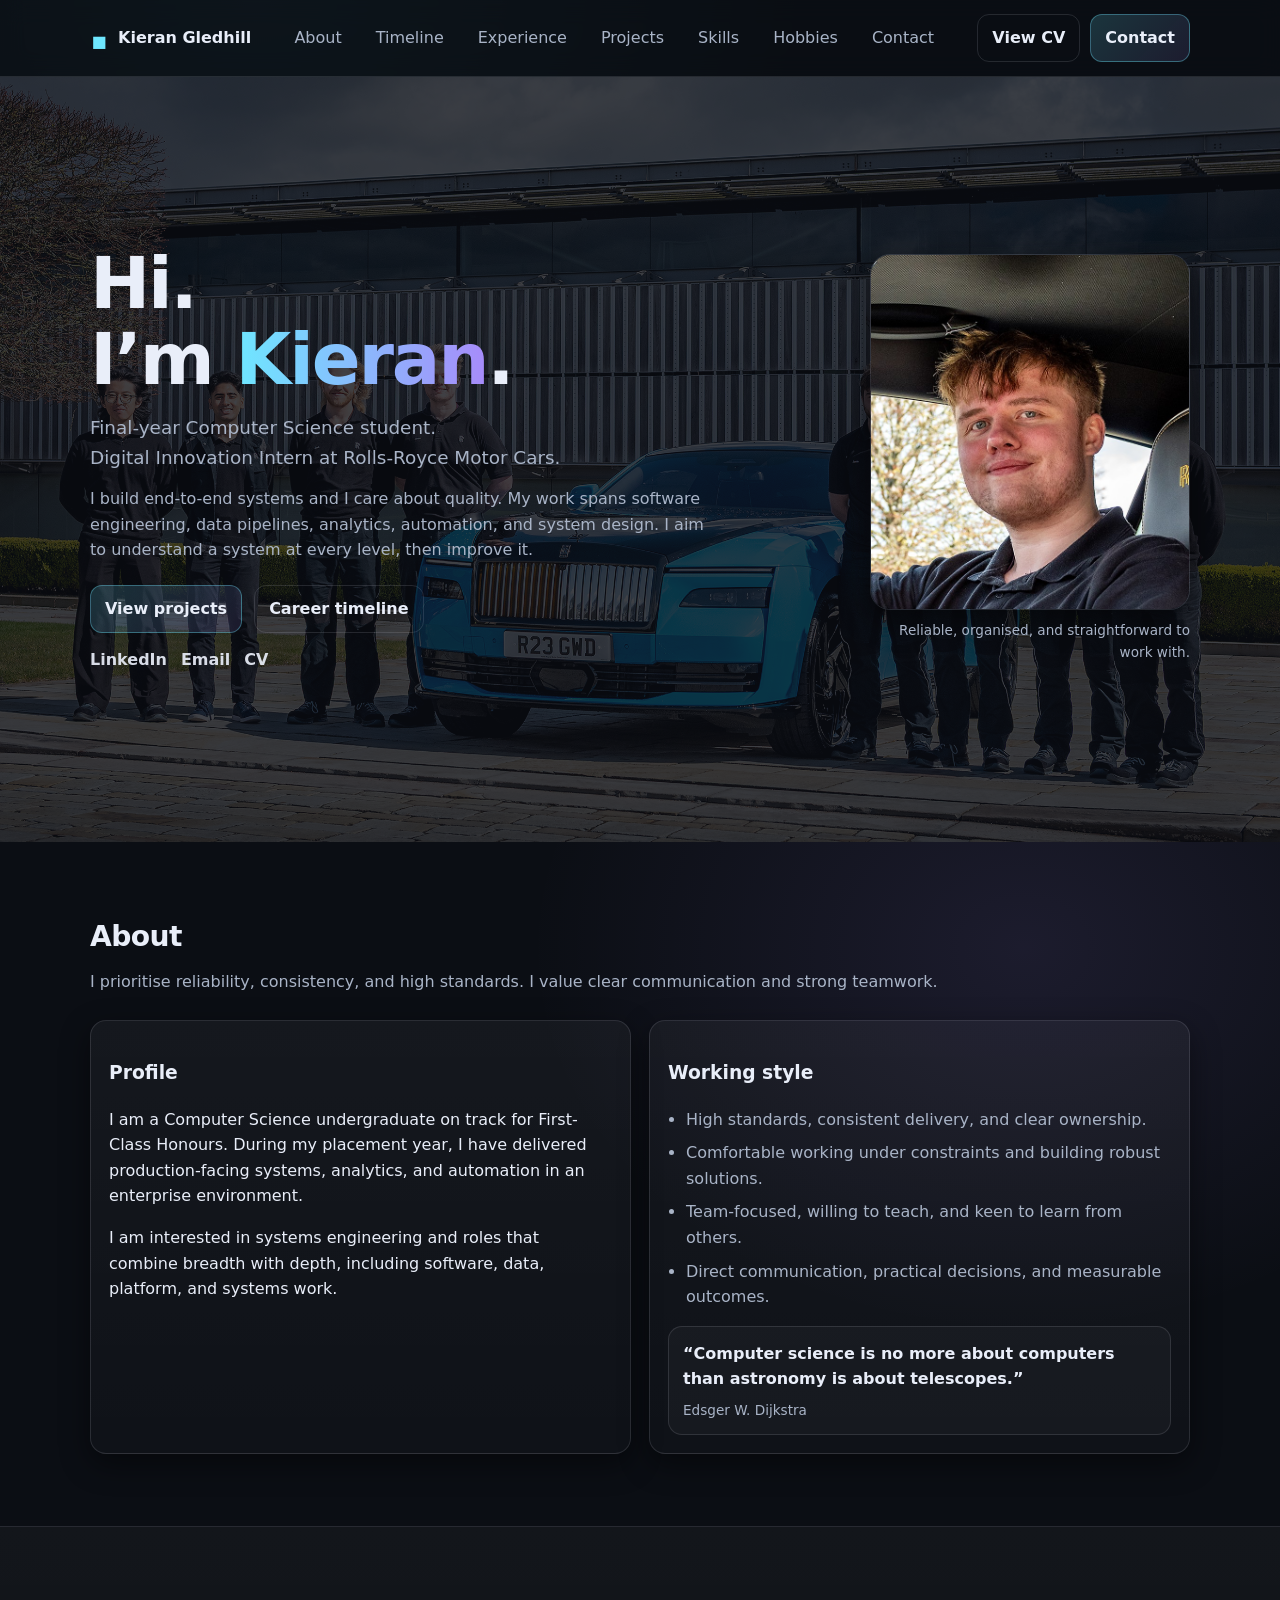
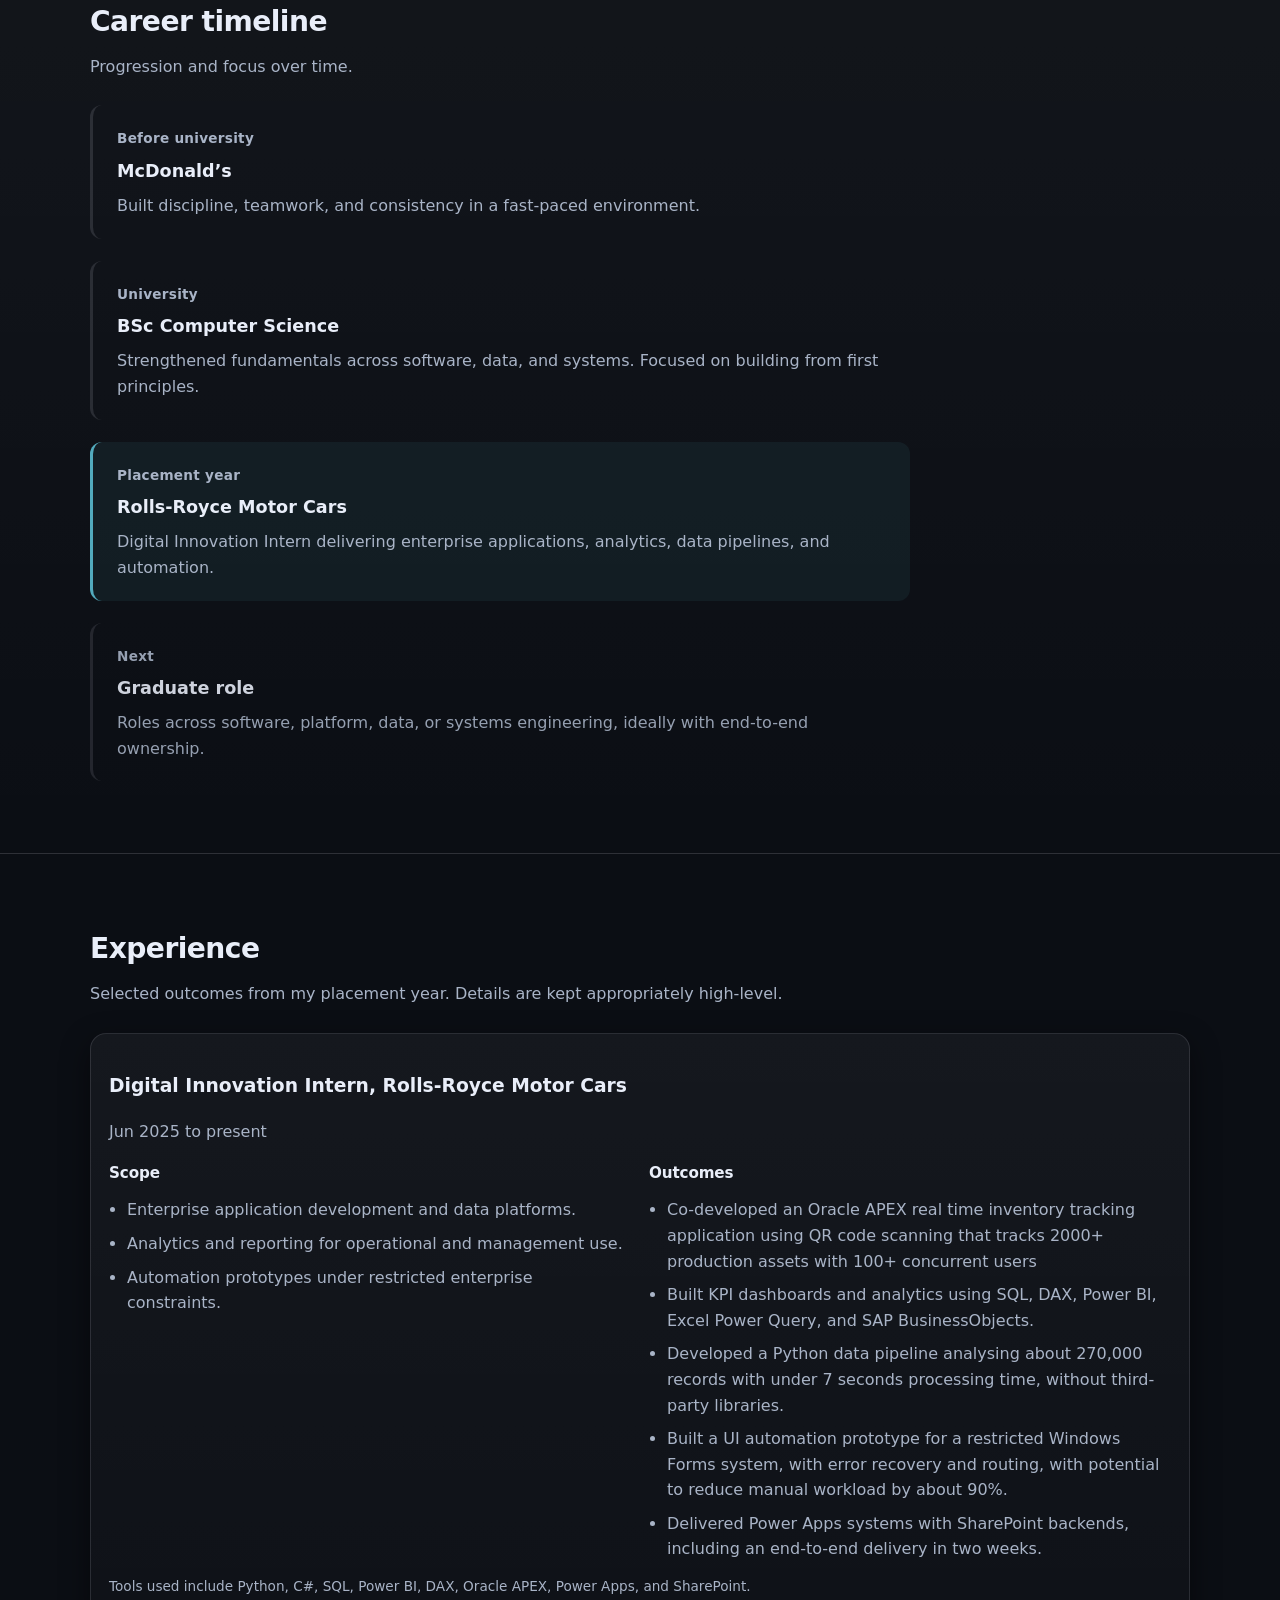
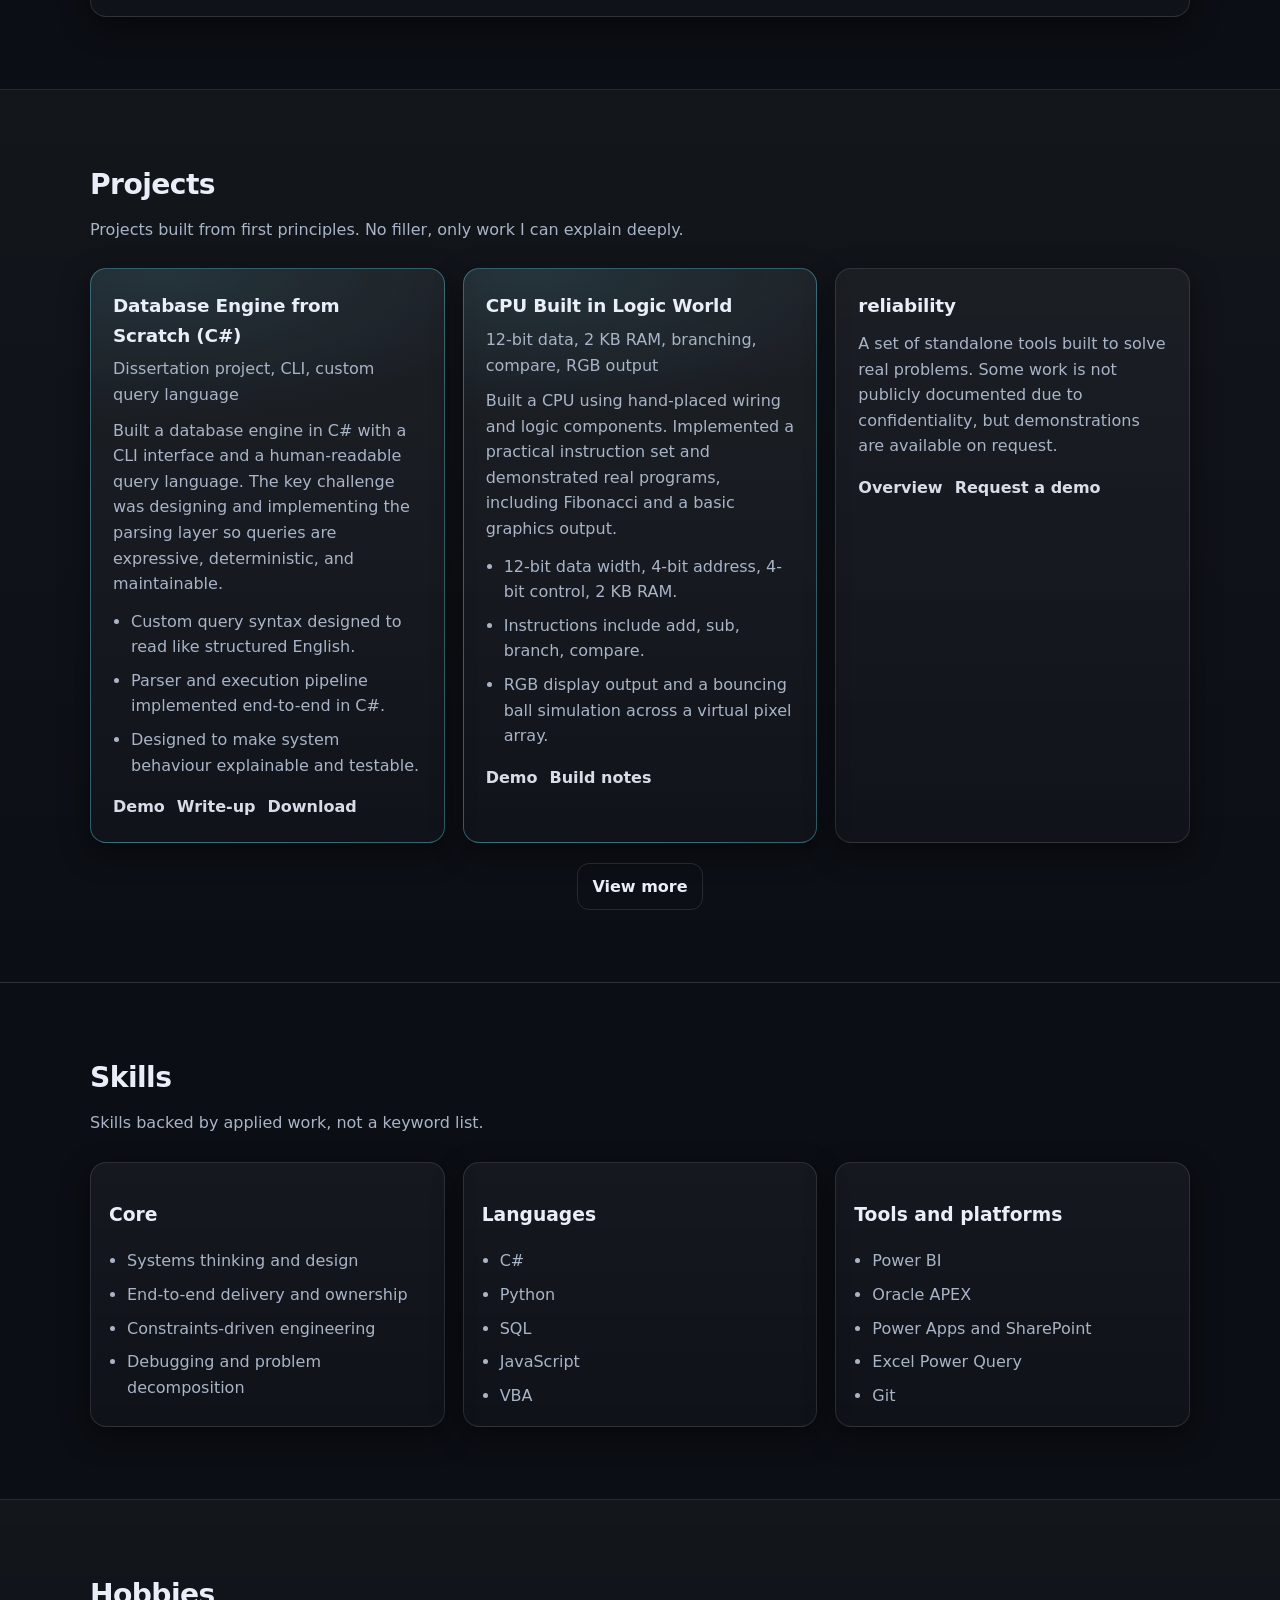
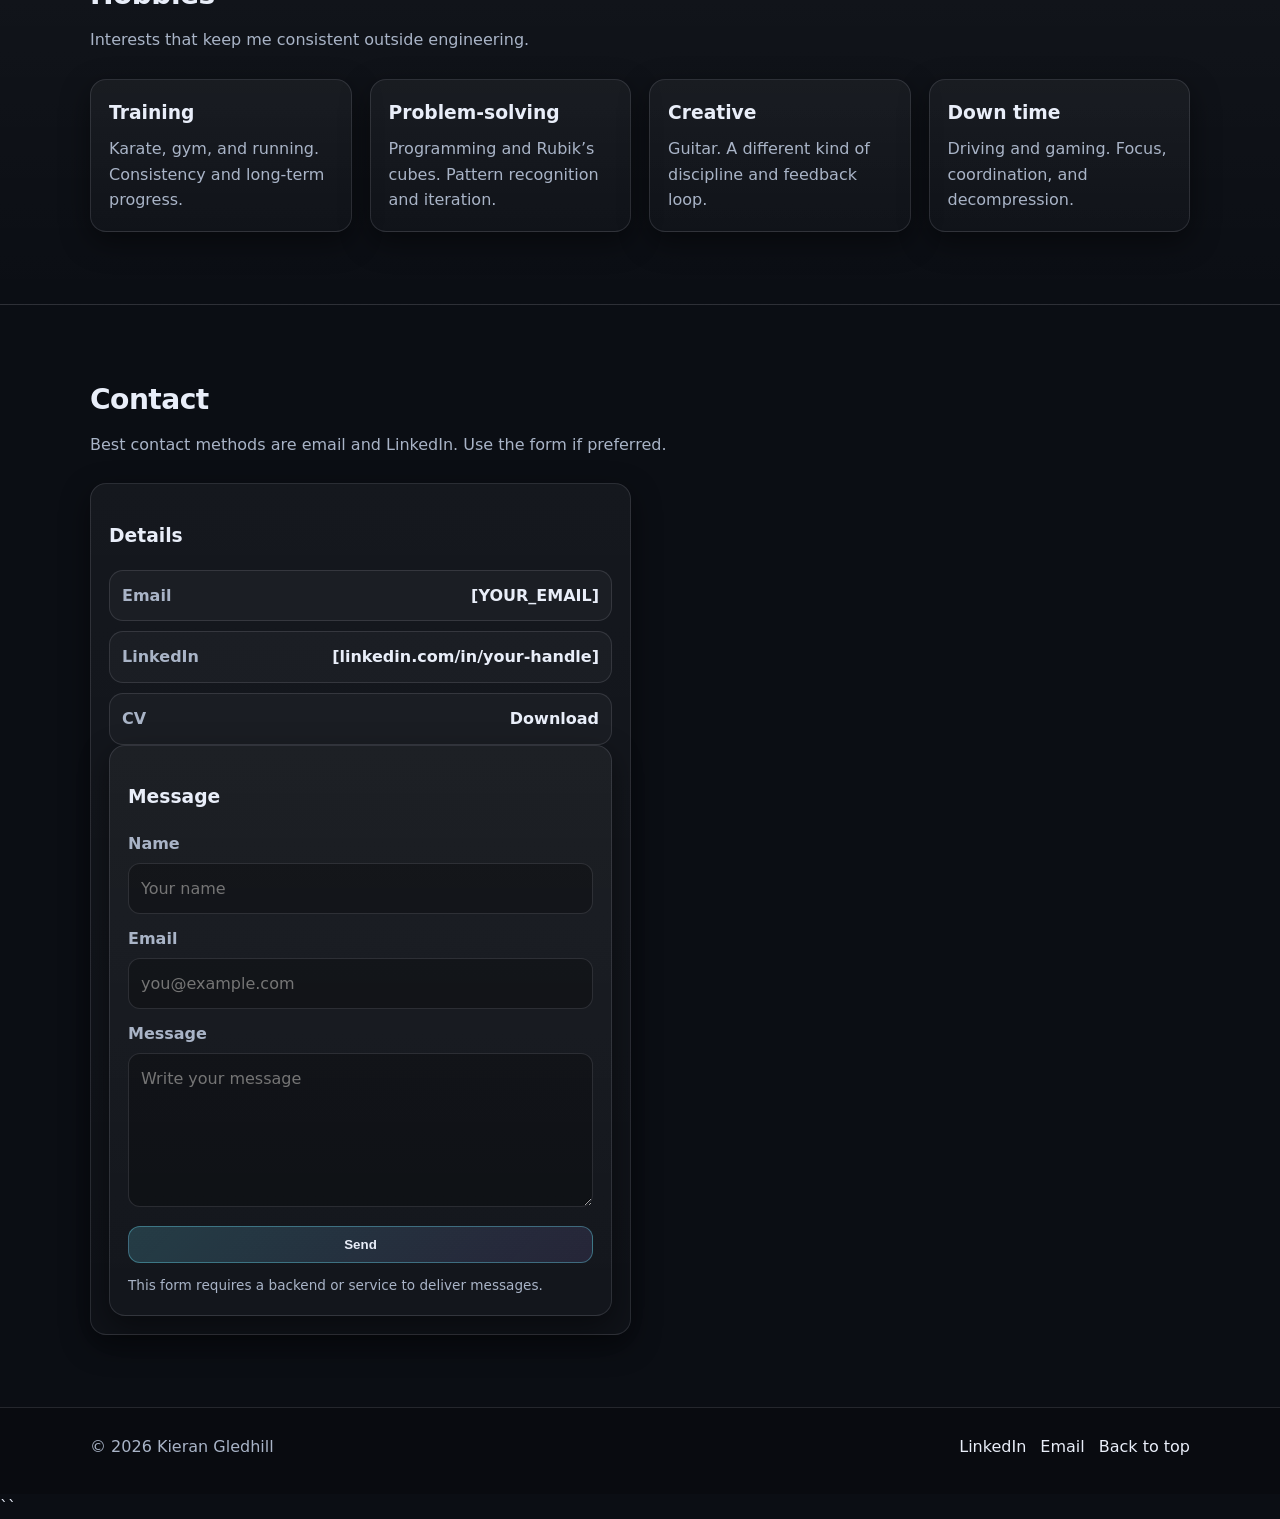
==== index.html @ 56666b4f "First Commit" ====
<!DOCTYPE html>
<html lang="en">
  <head>
    <meta charset="UTF-8" />
    <meta name="viewport" content="width=device-width, initial-scale=1.0" />
    <title>Kieran Gledhill | Portfolio</title>
    <meta
      name="description"
      content="Kieran Gledhill, Computer Science undergraduate. Digital Innovation Intern at Rolls-Royce Motor Cars. Portfolio covering systems, software, data, and engineering projects."
    />
    <link rel="stylesheet" href="styles.css" />
  </head>

  <body>
    <a class="skip-link" href="#main">Skip to content</a>

    <header class="site-header">
      <div class="container header-inner">
        <a class="brand" href="#top" aria-label="Home">
          <span class="brand-mark" aria-hidden="true">■</span>
          <span class="brand-text">Kieran Gledhill</span>
        </a>

        <nav class="nav" aria-label="Primary">
          <a href="#about">About</a>
          <a href="#timeline">Timeline</a>
          <a href="#experience">Experience</a>
          <a href="#projects">Projects</a>
          <a href="#skills">Skills</a>
          <a href="#hobbies">Hobbies</a>
          <a href="#contact">Contact</a>
        </nav>

        <div class="header-actions">
          <a class="btn btn-ghost" href="[CV_LINK]">View CV</a>
          <a class="btn" href="#contact">Contact</a>
        </div>
      </div>
    </header>

    <main id="main">
      <section id="top" class="hero hero-image" aria-label="Introduction">
        <div class="hero-overlay" aria-hidden="true"></div>

        <div class="container hero-content">
          <div class="hero-text">
            <h1 class="hero-title">
              Hi.<br />
              I’m <span class="accent">Kieran</span>.
            </h1>

            <p class="hero-subtitle">
              Final-year Computer Science student.<br />
              Digital Innovation Intern at Rolls-Royce Motor Cars.
            </p>

            <p class="hero-summary">
              I build end-to-end systems and I care about quality. My work spans software engineering, data pipelines,
              analytics, automation, and system design. I aim to understand a system at every level, then improve it.
            </p>

            <div class="hero-cta">
              <a class="btn" href="#projects">View projects</a>
              <a class="btn btn-ghost" href="#timeline">Career timeline</a>
            </div>

            <div class="hero-links" aria-label="Links">
              <a class="link" href="[LINKEDIN_URL]">LinkedIn</a>
              <a class="link" href="mailto:[YOUR_EMAIL]">Email</a>
              <a class="link" href="[CV_LINK]">CV</a>
            </div>
          </div>

          <div class="hero-photo">
            <img src="profile.jpg" alt="Portrait photo of Kieran Gledhill" />
            <p class="muted tiny hero-photo-caption">
              Reliable, organised, and straightforward to work with.
            </p>
          </div>
        </div>
      </section>

      <section id="about" class="section">
        <div class="container">
          <div class="section-head">
            <h2>About</h2>
            <p class="muted">
              I prioritise reliability, consistency, and high standards. I value clear communication and strong teamwork.
            </p>
          </div>

          <div class="grid two">
            <div class="panel">
              <h3>Profile</h3>
              <p>
                I am a Computer Science undergraduate on track for First-Class Honours. During my placement year, I have
                delivered production-facing systems, analytics, and automation in an enterprise environment.
              </p>
              <p>
                I am interested in systems engineering and roles that combine breadth with depth, including software,
                data, platform, and systems work.
              </p>
            </div>

            <div class="panel">
              <h3>Working style</h3>
              <ul class="list" role="list">
                <li>High standards, consistent delivery, and clear ownership.</li>
                <li>Comfortable working under constraints and building robust solutions.</li>
                <li>Team-focused, willing to teach, and keen to learn from others.</li>
                <li>Direct communication, practical decisions, and measurable outcomes.</li>
              </ul>

              <blockquote class="quote" cite="">
                <p>
                  “Computer science is no more about computers than astronomy is about telescopes.”
                </p>
                <footer class="muted tiny">Edsger W. Dijkstra</footer>
              </blockquote>
            </div>
          </div>
        </div>
      </section>

      <section id="timeline" class="section alt timeline-section">
        <div class="container">
          <div class="section-head">
            <h2>Career timeline</h2>
            <p class="muted">Progression and focus over time.</p>
          </div>

          <div class="timeline">
            <article class="timeline-item">
              <span class="timeline-date">Before university</span>
              <h3>McDonald’s</h3>
              <p>
                Built discipline, teamwork, and consistency in a fast-paced environment.
              </p>
            </article>

            <article class="timeline-item">
              <span class="timeline-date">University</span>
              <h3>BSc Computer Science</h3>
              <p>
                Strengthened fundamentals across software, data, and systems. Focused on building from first principles.
              </p>
            </article>

            <article class="timeline-item highlight">
              <span class="timeline-date">Placement year</span>
              <h3>Rolls-Royce Motor Cars</h3>
              <p>
                Digital Innovation Intern delivering enterprise applications, analytics, data pipelines, and automation.
              </p>
            </article>

            <article class="timeline-item future">
              <span class="timeline-date">Next</span>
              <h3>Graduate role</h3>
              <p>
                Roles across software, platform, data, or systems engineering, ideally with end-to-end ownership.
              </p>
            </article>
          </div>
        </div>
      </section>

      <section id="experience" class="section">
        <div class="container">
          <div class="section-head">
            <h2>Experience</h2>
            <p class="muted">
              Selected outcomes from my placement year. Details are kept appropriately high-level.
            </p>
          </div>

          <div class="panel">
            <h3>Digital Innovation Intern, Rolls-Royce Motor Cars</h3>
            <p class="muted">Jun 2025 to present</p>

            <div class="grid two compact">
              <div>
                <h4 class="mini-head">Scope</h4>
                <ul class="bullets" role="list">
                  <li>Enterprise application development and data platforms.</li>
                  <li>Analytics and reporting for operational and management use.</li>
                  <li>Automation prototypes under restricted enterprise constraints.</li>
                </ul>
              </div>

              <div>
                <h4 class="mini-head">Outcomes</h4>
                <ul class="bullets" role="list">
                  <li>
                    Co-developed an Oracle APEX real time inventory tracking application using QR code scanning that tracks 2000+ production assets with 100+ concurrent users
                  </li>
                  <li>
                    Built KPI dashboards and analytics using SQL, DAX, Power BI, Excel Power Query, and SAP BusinessObjects.
                  </li>
                  <li>
                    Developed a Python data pipeline analysing about 270,000 records with under 7 seconds processing time, without third-party libraries. 
                  </li>
                  <li>
                    Built a UI automation prototype for a restricted Windows Forms system, with error recovery and routing, with potential to reduce manual workload by about 90%. 
                  </li>
                  <li>
                    Delivered Power Apps systems with SharePoint backends, including an end-to-end delivery in two weeks.
                </ul>
              </div>
            </div>

            <div class="note">
              <p class="muted tiny">
                Tools used include Python, C#, SQL, Power BI, DAX, Oracle APEX, Power Apps, and SharePoint. 
              </p>
            </div>
          </div>
        </div>
      </section>

      <section id="projects" class="section alt">
        <div class="container">
          <div class="section-head">
            <h2>Projects</h2>
            <p class="muted">
              Projects built from first principles. No filler, only work I can explain deeply.
            </p>
          </div>

          <div class="projects-grid">
            <article class="project-card project-featured">
              <div class="project-top">
                <h3>Database Engine from Scratch (C#)</h3>
                <p class="muted">Dissertation project, CLI, custom query language</p>
              </div>

              <p>
                Built a database engine in C# with a CLI interface and a human-readable query language. The key challenge
                was designing and implementing the parsing layer so queries are expressive, deterministic, and
                maintainable.
              </p>

              <ul class="project-points" role="list">
                <li>Custom query syntax designed to read like structured English.</li>
                <li>Parser and execution pipeline implemented end-to-end in C#.</li>
                <li>Designed to make system behaviour explainable and testable.</li>
              </ul>

              <div class="project-links">
                <a class="link" href="[DB_VIDEO_LINK]">Demo</a>
                <a class="link" href="[DB_WRITEUP_LINK]">Write-up</a>
                <a class="link" href="[DB_EXE_LINK]">Download</a>
              </div>
            </article>

            <article class="project-card project-featured">
              <div class="project-top">
                <h3>CPU Built in Logic World</h3>
                <p class="muted">12-bit data, 2 KB RAM, branching, compare, RGB output</p>
              </div>

              <p>
                Built a CPU using hand-placed wiring and logic components. Implemented a practical instruction set and
                demonstrated real programs, including Fibonacci and a basic graphics output.
              </p>

              <ul class="project-points" role="list">
                <li>12-bit data width, 4-bit address, 4-bit control, 2 KB RAM.</li>
                <li>Instructions include add, sub, branch, compare.</li>
                <li>RGB display output and a bouncing ball simulation across a virtual pixel array.</li>
              </ul>

              <div class="project-links">
                <a class="link" href="[CPU_VIDEO_LINK]">Demo</a>
                <a class="link" href="[CPU_WRITEUP_LINK]">Build notes</a>
              </div>
            </article>

            <article class="project-card">
              <div class="project-top">
                <h3>reliability</h3>
              </div>

              <p>
                A set of standalone tools built to solve real problems. Some work is not publicly documented due to
                confidentiality, but demonstrations are available on request.
              </p>

              <div class="project-links">
                <a class="link" href="[TOOLS_OVERVIEW_LINK]">Overview</a>
                <a class="link" href="#contact">Request a demo</a>
              </div>
            </article>
          </div>

          <div class="section-foot">
            <a class="btn btn-ghost" href="[MORE_PROJECTS_LINK]">View more</a>
          </div>
        </div>
      </section>

      <section id="skills" class="section">
        <div class="container">
          <div class="section-head">
            <h2>Skills</h2>
            <p class="muted">Skills backed by applied work, not a keyword list.</p>
          </div>

          <div class="grid three">
            <div class="panel">
              <h3>Core</h3>
              <ul class="list" role="list">
                <li>Systems thinking and design</li>
                <li>End-to-end delivery and ownership</li>
                <li>Constraints-driven engineering</li>
                <li>Debugging and problem decomposition</li>
              </ul>
            </div>

            <div class="panel">
              <h3>Languages</h3>
              <ul class="list" role="list">
                <li>C#</li>
                <li>Python</li>
                <li>SQL</li>
                <li>JavaScript</li>
                <li>VBA</li>
              </ul>
            </div>

            <div class="panel">
              <h3>Tools and platforms</h3>
              <ul class="list" role="list">
                <li>Power BI</li>
                <li>Oracle APEX</li>
                <li>Power Apps and SharePoint </li>
                <li>Excel Power Query</li>
                <li>Git</li>
              </ul>
            </div>
          </div>
        </div>
      </section>

      <section id="hobbies" class="section alt">
        <div class="container">
          <div class="section-head">
            <h2>Hobbies</h2>
            <p class="muted">Interests that keep me consistent outside engineering.</p>
          </div>

          <div class="hobbies-grid">
            <div class="hobby-card">
              <h3>Training</h3>
              <p class="muted">Karate, gym, and running. Consistency and long-term progress.</p>
            </div>

            <div class="hobby-card">
              <h3>Problem-solving</h3>
              <p class="muted">Programming and Rubik’s cubes. Pattern recognition and iteration.</p>
            </div>

            <div class="hobby-card">
              <h3>Creative</h3>
              <p class="muted">Guitar. A different kind of discipline and feedback loop.</p>
            </div>

            <div class="hobby-card">
              <h3>Down time</h3>
              <p class="muted">Driving and gaming. Focus, coordination, and decompression.</p>
            </div>
          </div>
        </div>
      </section>

      <section id="contact" class="section">
        <div class="container">
          <div class="section-head">
            <h2>Contact</h2>
            <p class="muted">
              Best contact methods are email and LinkedIn. Use the form if preferred.
            </p>
          </div>

          <div class="grid two">
            <div class="panel">
              <h3>Details</h3>

              <div class="contact-list">
                <a class="contact-item" href="mailto:[YOUR_EMAIL]">
                  <span class="contact-label">Email</span>
                  <span class="contact-value">[YOUR_EMAIL]</span>
                </a>

                <a class="contact-item" href="[LINKEDIN_URL]">
                  <span class="contact-label">LinkedIn</span>
                  <span class="contact-value">[linkedin.com/in/your-handle]</span>
                </a>

                <a class="contact-item" href="[CV_LINK]">
                  <span class="contact-label">CV</span>
                  <span class="contact-value">Download</span>
                </a>
              </div>

            <div class="panel">
              <h3>Message</h3>

              <form class="form" action="#" method="post">
                <label>
                  <span class="label">Name</span>
                  <input type="text" name="name" placeholder="Your name" />
                </label>

                <label>
                  <span class="label">Email</span>
                  <input type="email" name="email" placeholder="you@example.com" />
                </label>

                <label>
                  <span class="label">Message</span>
                  <textarea name="message" rows="5" placeholder="Write your message"></textarea>
                </label>

                <button class="btn" type="submit">Send</button>
                <p class="muted tiny">This form requires a backend or service to deliver messages.</p>
              </form>
            </div>
          </div>
        </div>
      </section>
    </main>

    <footer class="site-footer">
      <div class="container footer-inner">
        <p class="muted">© <span>2026</span> Kieran Gledhill</p>

        <div class="footer-links">
          <a href="[LINKEDIN_URL]">LinkedIn</a>
          <a href="mailto:[YOUR_EMAIL]">Email</a>
          <a href="#top">Back to top</a>
        </div>
      </div>
    </footer>
  </body>
</html>
``
---- styles.css ----
:root {
  --bg: #0b0e14;
  --panel: #101725;
  --text: #e9eef9;
  --muted: #a9b4c7;
  --border: rgba(233, 238, 249, 0.12);
  --shadow: 0 10px 30px rgba(0, 0, 0, 0.45);

  --accent: #6ee7ff;
  --accent-2: #a78bfa;

  --radius: 16px;
  --container: 1100px;
  --gap: 18px;

  --font: ui-sans-serif, system-ui, -apple-system, Segoe UI, Roboto, Helvetica, Arial, "Apple Color Emoji",
    "Segoe UI Emoji";
}

*,
*::before,
*::after {
  box-sizing: border-box;
}

html {
  scroll-behavior: smooth;
}

body {
  margin: 0;
  font-family: var(--font);
  color: var(--text);
  background: radial-gradient(1000px 600px at 20% 0%, rgba(110, 231, 255, 0.12), transparent 55%),
    radial-gradient(900px 700px at 80% 15%, rgba(167, 139, 250, 0.11), transparent 55%), var(--bg);
  line-height: 1.6;
}

a {
  color: inherit;
  text-decoration: none;
}

.container {
  width: min(var(--container), calc(100% - 40px));
  margin-inline: auto;
}

.section {
  padding: 72px 0;
}

.section.alt {
  background: linear-gradient(to bottom, rgba(255, 255, 255, 0.03), rgba(255, 255, 255, 0));
  border-block: 1px solid var(--border);
}

.section-head {
  display: grid;
  gap: 10px;
  margin-bottom: 26px;
}

.section-head h2 {
  margin: 0;
  font-size: clamp(1.4rem, 2.2vw, 2rem);
  letter-spacing: -0.02em;
}

.muted {
  color: var(--muted);
  margin: 0;
}

.tiny {
  font-size: 0.85rem;
}

.skip-link {
  position: absolute;
  left: -999px;
  top: 8px;
  background: var(--text);
  color: #000;
  padding: 10px 12px;
  border-radius: 10px;
  z-index: 1000;
}

.skip-link:focus {
  left: 12px;
}

/* Header */
.site-header {
  position: sticky;
  top: 0;
  z-index: 999;
  background: rgba(11, 14, 20, 0.72);
  backdrop-filter: blur(12px);
  border-bottom: 1px solid var(--border);
}

.header-inner {
  display: flex;
  align-items: center;
  justify-content: space-between;
  padding: 14px 0;
  gap: 16px;
}

.brand {
  display: flex;
  align-items: center;
  gap: 10px;
  font-weight: 650;
}

.brand-mark {
  width: 18px;
  height: 18px;
  display: inline-grid;
  place-items: center;
  color: var(--accent);
}

.nav {
  display: flex;
  gap: 14px;
  flex-wrap: wrap;
  justify-content: center;
}

.nav a {
  color: var(--muted);
  padding: 8px 10px;
  border-radius: 10px;
}

.nav a:hover {
  color: var(--text);
  background: rgba(233, 238, 249, 0.05);
}

.header-actions {
  display: flex;
  gap: 10px;
  align-items: center;
}

/* Buttons and links */
.btn {
  display: inline-flex;
  align-items: center;
  justify-content: center;
  padding: 10px 14px;
  border-radius: 12px;
  border: 1px solid rgba(110, 231, 255, 0.35);
  background: linear-gradient(135deg, rgba(110, 231, 255, 0.18), rgba(167, 139, 250, 0.12));
  color: var(--text);
  transition: transform 120ms ease, border-color 120ms ease;
  font-weight: 600;
}

.btn:hover {
  transform: translateY(-1px);
  border-color: rgba(110, 231, 255, 0.55);
}

.btn:active {
  transform: translateY(0);
}

.btn-ghost {
  background: transparent;
  border: 1px solid var(--border);
}

.link {
  color: rgba(233, 238, 249, 0.92);
  font-weight: 600;
}

.link:hover {
  text-decoration: underline;
}

.accent {
  background: linear-gradient(90deg, var(--accent), var(--accent-2));
  -webkit-background-clip: text;
  background-clip: text;
  color: transparent;
}

/* Hero */
.hero-image {
  position: relative;
  min-height: 85vh;
  display: flex;
  align-items: center;
  background-image: url("hero-bg.jpg");
  background-size: cover;
  background-position: center;
  background-attachment: fixed;
}

.hero-overlay {
  position: absolute;
  inset: 0;
  background: rgba(11, 14, 20, 0.78);
}

.hero-content {
  position: relative;
  display: grid;
  grid-template-columns: 1.2fr 0.8fr;
  gap: 40px;
  align-items: center;
  padding: 52px 0;
}

.hero-title {
  margin: 0 0 16px;
  font-size: clamp(3rem, 6vw, 4.5rem);
  line-height: 1.05;
  letter-spacing: -0.03em;
}

.hero-subtitle {
  margin: 0 0 14px;
  font-size: 1.15rem;
  color: var(--muted);
}

.hero-summary {
  margin: 0 0 22px;
  color: var(--muted);
  max-width: 62ch;
}

.hero-cta {
  display: flex;
  gap: 12px;
  flex-wrap: wrap;
  margin-bottom: 14px;
}

.hero-links {
  display: flex;
  gap: 14px;
  flex-wrap: wrap;
}

.hero-photo {
  display: grid;
  justify-items: end;
  gap: 10px;
}

.hero-photo img {
  width: 100%;
  max-width: 320px;
  border-radius: 20px;
  border: 1px solid var(--border);
  box-shadow: var(--shadow);
}

.hero-photo-caption {
  width: 100%;
  max-width: 320px;
  text-align: right;
}

/* Panels, cards */
.panel,
.project-card,
.hobby-card {
  background: linear-gradient(180deg, rgba(255, 255, 255, 0.045), rgba(255, 255, 255, 0.02));
  border: 1px solid var(--border);
  border-radius: var(--radius);
  padding: 18px;
  box-shadow: var(--shadow);
}

.grid {
  display: grid;
  gap: var(--gap);
}

.grid.two {
  grid-template-columns: repeat(2, minmax(0, 1fr));
}

.grid.three {
  grid-template-columns: repeat(3, minmax(0, 1fr));
}

.grid.two.compact {
  margin-top: 16px;
}

.list,
.bullets {
  margin: 12px 0 0;
  padding-left: 18px;
  color: var(--muted);
  display: grid;
  gap: 8px;
}

.note {
  margin-top: 14px;
}

.mini-head {
  margin: 0 0 8px;
  font-size: 0.95rem;
  letter-spacing: -0.01em;
}

/* Quote */
.quote {
  margin: 16px 0 0;
  padding: 14px 14px 12px;
  border-radius: 14px;
  border: 1px solid rgba(233, 238, 249, 0.12);
  background: rgba(233, 238, 249, 0.03);
}

.quote p {
  margin: 0;
  color: var(--text);
  font-weight: 600;
}

.quote footer {
  margin-top: 8px;
}

/* Timeline with parallax feel */
.timeline-section {
  background: radial-gradient(900px 520px at 50% 0%, rgba(110, 231, 255, 0.10), transparent 60%), var(--bg);
  background-attachment: fixed;
}

.timeline {
  display: grid;
  gap: 22px;
  max-width: 820px;
}

.timeline-item {
  padding: 20px 20px 20px 24px;
  border-left: 3px solid var(--border);
  border-radius: 12px;
}

.timeline-date {
  font-size: 0.85rem;
  color: var(--muted);
  font-weight: 650;
  letter-spacing: 0.02em;
}

.timeline-item h3 {
  margin: 6px 0 8px;
  font-size: 1.1rem;
}

.timeline-item p {
  margin: 0;
  color: var(--muted);
}

.timeline-item.highlight {
  border-left-color: rgba(110, 231, 255, 0.7);
  background: rgba(110, 231, 255, 0.06);
}

.timeline-item.future {
  opacity: 0.88;
}

/* Projects */
.projects-grid {
  display: grid;
  gap: 18px;
  grid-template-columns: repeat(3, minmax(0, 1fr));
}

.project-card {
  padding: 22px;
}

.project-top {
  display: grid;
  gap: 6px;
  margin-bottom: 10px;
}

.project-card h3 {
  margin: 0;
  font-size: 1.15rem;
  letter-spacing: -0.01em;
}

.project-card p {
  margin: 0;
  color: var(--muted);
}

.project-card p + p {
  margin-top: 10px;
}

.project-featured {
  border-color: rgba(110, 231, 255, 0.35);
  background: radial-gradient(600px 260px at 20% 0%, rgba(110, 231, 255, 0.10), transparent 60%),
    linear-gradient(180deg, rgba(255, 255, 255, 0.05), rgba(255, 255, 255, 0.02));
}

.project-points {
  margin: 12px 0 0;
  padding-left: 18px;
  color: var(--muted);
  display: grid;
  gap: 8px;
}

.project-links {
  display: flex;
  gap: 12px;
  flex-wrap: wrap;
  margin-top: 16px;
}

/* Hobbies */
.hobbies-grid {
  display: grid;
  gap: 18px;
  grid-template-columns: repeat(4, minmax(0, 1fr));
}

.hobby-card h3 {
  margin: 0 0 8px;
}

.hobby-card p {
  margin: 0;
}

/* Contact */
.contact-list {
  display: grid;
  gap: 10px;
  margin-top: 14px;
}

.contact-item {
  display: flex;
  justify-content: space-between;
  gap: 12px;
  padding: 12px;
  border-radius: 14px;
  border: 1px solid var(--border);
  background: rgba(233, 238, 249, 0.03);
}

.contact-label {
  color: var(--muted);
  font-weight: 650;
}

.contact-value {
  color: var(--text);
  font-weight: 650;
}

.form {
  display: grid;
  gap: 12px;
  margin-top: 6px;
}

.label {
  display: inline-block;
  margin-bottom: 6px;
  color: var(--muted);
  font-weight: 650;
}

input,
textarea {
  width: 100%;
  padding: 12px;
  border-radius: 12px;
  border: 1px solid var(--border);
  background: rgba(0, 0, 0, 0.25);
  color: var(--text);
  outline: none;
  font: inherit;
}

input:focus,
textarea:focus {
  border-color: rgba(110, 231, 255, 0.55);
  box-shadow: 0 0 0 4px rgba(110, 231, 255, 0.12);
}

/* Footer */
.site-footer {
  padding: 26px 0 34px;
  border-top: 1px solid var(--border);
  background: rgba(0, 0, 0, 0.18);
}

.footer-inner {
  display: flex;
  align-items: center;
  justify-content: space-between;
  gap: 14px;
  flex-wrap: wrap;
}

.footer-links {
  display: flex;
  gap: 14px;
  flex-wrap: wrap;
}

.section-foot {
  margin-top: 20px;
  display: flex;
  justify-content: center;
}

/* Responsive */
@media (max-width: 1000px) {
  .projects-grid {
    grid-template-columns: 1fr;
  }

  .hobbies-grid {
    grid-template-columns: 1fr 1fr;
  }
}

@media (max-width: 900px) {
  .nav {
    display: none;
  }

  .hero-content {
    grid-template-columns: 1fr;
    text-align: center;
  }

  .hero-photo {
    justify-items: center;
    order: -1;
  }

  .hero-photo-caption {
    text-align: center;
  }

  .grid.two {
    grid-template-columns: 1fr;
  }
}

@media (max-width: 520px) {
  .hobbies-grid {
    grid-template-columns: 1fr;
  }
}
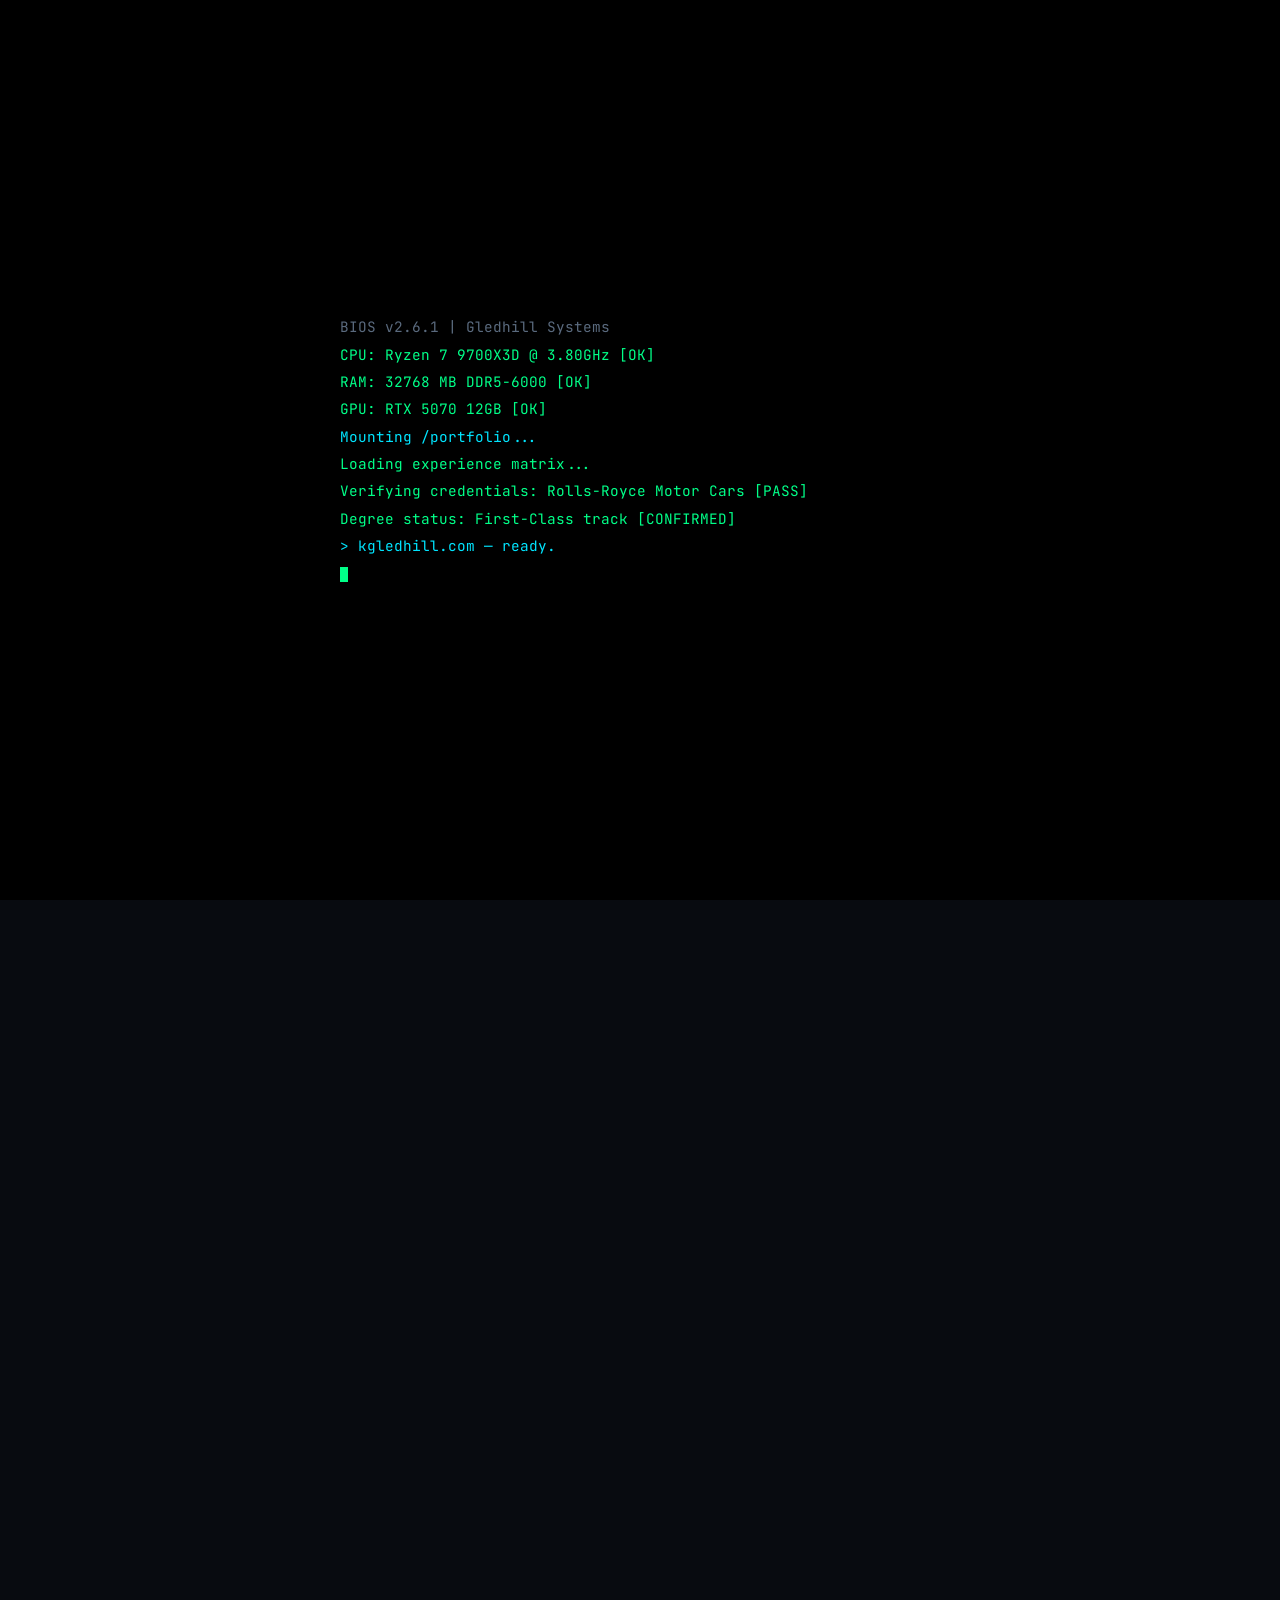
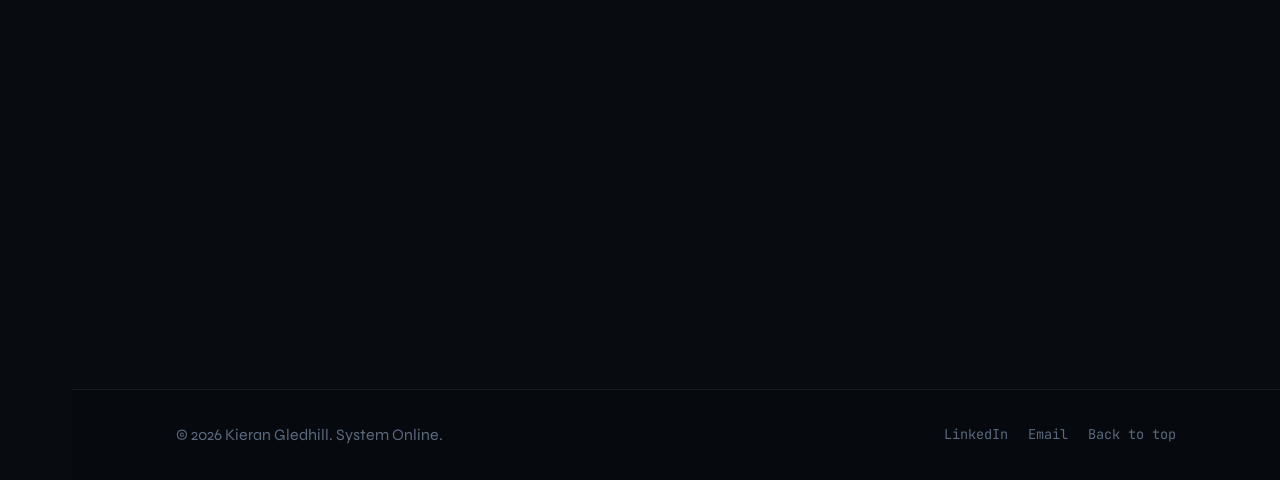
==== commit 7b015bef: "Updated Styling and content" ====
--- a/index.html
+++ b/index.html
@@ -1,447 +1,447 @@
 <!DOCTYPE html>
 <html lang="en">
-  <head>
-    <meta charset="UTF-8" />
-    <meta name="viewport" content="width=device-width, initial-scale=1.0" />
-    <title>Kieran Gledhill | Portfolio</title>
-    <meta
-      name="description"
-      content="Kieran Gledhill, Computer Science undergraduate. Digital Innovation Intern at Rolls-Royce Motor Cars. Portfolio covering systems, software, data, and engineering projects."
-    />
-    <link rel="stylesheet" href="styles.css" />
-  </head>
-
-  <body>
-    <a class="skip-link" href="#main">Skip to content</a>
-
-    <header class="site-header">
-      <div class="container header-inner">
-        <a class="brand" href="#top" aria-label="Home">
-          <span class="brand-mark" aria-hidden="true">■</span>
-          <span class="brand-text">Kieran Gledhill</span>
-        </a>
-
-        <nav class="nav" aria-label="Primary">
-          <a href="#about">About</a>
-          <a href="#timeline">Timeline</a>
-          <a href="#experience">Experience</a>
-          <a href="#projects">Projects</a>
-          <a href="#skills">Skills</a>
-          <a href="#hobbies">Hobbies</a>
-          <a href="#contact">Contact</a>
-        </nav>
-
-        <div class="header-actions">
-          <a class="btn btn-ghost" href="[CV_LINK]">View CV</a>
-          <a class="btn" href="#contact">Contact</a>
-        </div>
-      </div>
-    </header>
-
-    <main id="main">
-      <section id="top" class="hero hero-image" aria-label="Introduction">
-        <div class="hero-overlay" aria-hidden="true"></div>
-
-        <div class="container hero-content">
-          <div class="hero-text">
-            <h1 class="hero-title">
-              Hi.<br />
-              I’m <span class="accent">Kieran</span>.
-            </h1>
-
-            <p class="hero-subtitle">
-              Final-year Computer Science student.<br />
-              Digital Innovation Intern at Rolls-Royce Motor Cars.
-            </p>
-
-            <p class="hero-summary">
-              I build end-to-end systems and I care about quality. My work spans software engineering, data pipelines,
-              analytics, automation, and system design. I aim to understand a system at every level, then improve it.
-            </p>
-
-            <div class="hero-cta">
-              <a class="btn" href="#projects">View projects</a>
-              <a class="btn btn-ghost" href="#timeline">Career timeline</a>
-            </div>
-
-            <div class="hero-links" aria-label="Links">
-              <a class="link" href="[LINKEDIN_URL]">LinkedIn</a>
-              <a class="link" href="mailto:[YOUR_EMAIL]">Email</a>
-              <a class="link" href="[CV_LINK]">CV</a>
-            </div>
-          </div>
-
-          <div class="hero-photo">
-            <img src="profile.jpg" alt="Portrait photo of Kieran Gledhill" />
-            <p class="muted tiny hero-photo-caption">
-              Reliable, organised, and straightforward to work with.
-            </p>
-          </div>
-        </div>
-      </section>
-
-      <section id="about" class="section">
-        <div class="container">
-          <div class="section-head">
-            <h2>About</h2>
-            <p class="muted">
-              I prioritise reliability, consistency, and high standards. I value clear communication and strong teamwork.
-            </p>
-          </div>
-
-          <div class="grid two">
-            <div class="panel">
-              <h3>Profile</h3>
-              <p>
-                I am a Computer Science undergraduate on track for First-Class Honours. During my placement year, I have
-                delivered production-facing systems, analytics, and automation in an enterprise environment.
-              </p>
-              <p>
-                I am interested in systems engineering and roles that combine breadth with depth, including software,
-                data, platform, and systems work.
-              </p>
-            </div>
-
-            <div class="panel">
-              <h3>Working style</h3>
-              <ul class="list" role="list">
-                <li>High standards, consistent delivery, and clear ownership.</li>
-                <li>Comfortable working under constraints and building robust solutions.</li>
-                <li>Team-focused, willing to teach, and keen to learn from others.</li>
-                <li>Direct communication, practical decisions, and measurable outcomes.</li>
+
+<head>
+  <meta charset="UTF-8" />
+  <meta name="viewport" content="width=device-width, initial-scale=1.0" />
+  <title>Kieran Gledhill | Portfolio</title>
+  <meta name="description"
+    content="Kieran Gledhill, Computer Science undergraduate. Digital Innovation Intern at Rolls-Royce Motor Cars. Portfolio covering systems, software, data, and engineering projects." />
+  <link rel="stylesheet" href="styles.css" />
+  <link href="https://fonts.googleapis.com/css2?family=JetBrains+Mono:wght@400;700&family=Syne:wght@400;600;700;800&display=swap" rel="stylesheet">
+</head>
+
+<body>
+  <a class="skip-link" href="#main">Skip to content</a>
+
+  <div id="cursor" class="custom-cursor"></div>
+  <div id="cursor-ring" class="custom-cursor"></div>
+
+  <div id="boot">
+    <div id="boot-terminal">
+      <div id="boot-lines"></div>
+      <span class="cursor-blink" id="boot-cursor"></span>
+    </div>
+  </div>
+
+  <nav id="sidebar" aria-label="Primary">
+    <div class="sidebar-logo">
+      <div class="sidebar-logo-mark">KG</div>
+      <span class="sidebar-logo-text">kgledhill.com</span>
+    </div>
+
+    <a class="nav-item active" href="#hero">
+      <span class="nav-icon"><svg viewBox="0 0 24 24" fill="none" stroke="currentColor" stroke-width="2">
+          <path d="M3 9l9-7 9 7v11a2 2 0 01-2 2H5a2 2 0 01-2-2z" />
+        </svg></span>
+      <span class="nav-label">Home</span>
+    </a>
+    <a class="nav-item" href="#projects">
+      <span class="nav-icon"><svg viewBox="0 0 24 24" fill="none" stroke="currentColor" stroke-width="2">
+          <rect x="3" y="3" width="7" height="7" />
+          <rect x="14" y="3" width="7" height="7" />
+          <rect x="3" y="14" width="7" height="7" />
+          <rect x="14" y="14" width="7" height="7" />
+        </svg></span>
+      <span class="nav-label">Projects</span>
+    </a>
+    <a class="nav-item" href="#skills">
+      <span class="nav-icon"><svg viewBox="0 0 24 24" fill="none" stroke="currentColor" stroke-width="2">
+          <circle cx="12" cy="12" r="3" />
+          <path d="M12 1v4M12 19v4M4.22 4.22l2.83 2.83M16.95 16.95l2.83 2.83M1 12h4M19 12h4M4.22 19.78l2.83-2.83M16.95 7.05l2.83-2.83" />
+        </svg></span>
+      <span class="nav-label">Skills</span>
+    </a>
+    <a class="nav-item" href="#timeline">
+      <span class="nav-icon"><svg viewBox="0 0 24 24" fill="none" stroke="currentColor" stroke-width="2">
+          <polyline points="22 12 18 12 15 21 9 3 6 12 2 12" />
+        </svg></span>
+      <span class="nav-label">Timeline</span>
+    </a>
+    <a class="nav-item" href="#contact">
+      <span class="nav-icon"><svg viewBox="0 0 24 24" fill="none" stroke="currentColor" stroke-width="2">
+          <path d="M4 4h16c1.1 0 2 .9 2 2v12c0 1.1-.9 2-2 2H4c-1.1 0-2-.9-2-2V6c0-1.1.9-2 2-2z" />
+          <polyline points="22,6 12,13 2,6" />
+        </svg></span>
+      <span class="nav-label">Contact</span>
+    </a>
+
+    <div class="nav-spacer"></div>
+
+    <div class="nav-status">
+      <div class="status-dot"></div>
+      <div class="status-text">Available<br>Sep 2026</div>
+    </div>
+  </nav>
+
+  <main id="main">
+    <section id="hero" class="hero reveal" aria-label="Introduction">
+      <div class="hero-overlay" aria-hidden="true"></div>
+      <div class="container hero-content">
+        <div class="hero-text">
+          <h1 class="hero-title">
+            Hi.<br />
+            I’m <span class="accent">Kieran</span>.
+          </h1>
+          <p class="hero-subtitle">
+            Final-year Computer Science student.<br />
+            Digital Innovation Intern at Rolls-Royce Motor Cars.
+          </p>
+          <p class="hero-summary">
+            I build systems that solve real problems.
+
+Most of my work sits somewhere between software, data, and automation. 
+I like understanding how things actually work, from the data layer to the user interface, and then making them faster, simpler, and more reliable.
+          </p>
+          <div class="hero-cta">
+            <a class="btn" href="#projects">View projects</a>
+            <a class="btn btn-ghost" href="#timeline">Career timeline</a>
+          </div>
+          <div class="hero-links" aria-label="Links">
+            <a class="link" href="#">LinkedIn</a>
+            <a class="link" href="mailto:you@example.com">Email</a>
+            <a class="link" href="#">CV</a>
+          </div>
+        </div>
+      </div>
+    </section>
+
+    <section id="about" class="section reveal">
+      <div class="container">
+        <div class="section-head">
+          <div class="section-label">01 // Profile</div>
+          <h2 class="section-title">About</h2>
+        </div>
+        <div class="grid two">
+          <div class="panel">
+            <h3>Profile</h3>
+            <p>I am a Computer Science student on track for a First-Class degree, currently completing a placement year in Digital Innovation.</p>
+            <p>Over the past year, I have built internal tools, automation systems, and dashboards used in day-to-day operations. 
+Most of my work has been under real constraints - limited access, legacy systems, and tight timelines - which taught me how to build practical solutions that actually hold up.</p>
+          </div>
+          <div class="panel">
+            <h3>Working style</h3>
+            <ul class="list" role="list">
+              <li>I take ownership of what I build.</li>
+              <li>I document things properly so the next person can understand them,</li>
+              <li>Team-focused, willing to teach, and keen to learn from others.</li>
+              <li>I focus on finishing work, not just starting it.</li>
+            </ul>
+            <blockquote class="quote">
+              <p>“Computer science is no more about computers than astronomy is about telescopes.”</p>
+              <footer class="muted tiny">— Edsger W. Dijkstra</footer>
+            </blockquote>
+          </div>
+        </div>
+      </div>
+    </section>
+
+    <section id="timeline" class="section alt timeline-section reveal">
+      <div class="container">
+        <div class="section-head">
+          <div class="section-label">02 // Progression</div>
+          <h2 class="section-title">Career timeline</h2>
+        </div>
+        <div class="timeline">
+          <article class="tl-item">
+            <div class="tl-date">Before university</div>
+            <h3>McDonald’s</h3>
+            <p>Worked in a fast-paced customer environment where mistakes were visible immediately. 
+Learned reliability, teamwork, and how to stay calm under pressure.</p>
+          </article>
+          <article class="tl-item">
+            <div class="tl-date">University</div>
+            <h3>BSc Computer Science</h3>
+            <p>Strengthened fundamentals across software, data, and systems. Focused on building from first principles.</p>
+          </article>
+          <article class="tl-item highlight">
+            <div class="tl-date">Placement year</div>
+            <h3>Rolls-Royce Motor Cars</h3>
+            <p>Engineered and implemented end-to-end systems, and built dashboards used by operational teams to track performance and make daily decisions.</p>
+          </article>
+          <article class="tl-item future">
+            <div class="tl-date">Next</div>
+            <h3>Graduate role</h3>
+            <p>Roles across software, platform, data, or systems engineering, ideally with end-to-end ownership.</p>
+          </article>
+        </div>
+      </div>
+    </section>
+
+    <section id="experience" class="section reveal">
+      <div class="container">
+        <div class="section-head">
+          <div class="section-label">03 // Outcomes</div>
+          <h2 class="section-title">Experience</h2>
+        </div>
+        <div class="panel classified">
+          <h3>Digital Innovation Intern</h3>
+          <p class="muted">Rolls-Royce Motor Cars • Jun 2025 to present</p>
+          <div class="grid two compact">
+            <div>
+              <h4 class="mini-head">Scope</h4>
+              <ul class="bullets" role="list">
+                <li>Enterprise application development and data platforms.</li>
+                <li>Analytics and reporting for operational and management use.</li>
+                <li>Automation prototypes under restricted enterprise constraints.</li>
               </ul>
-
-              <blockquote class="quote" cite="">
-                <p>
-                  “Computer science is no more about computers than astronomy is about telescopes.”
-                </p>
-                <footer class="muted tiny">Edsger W. Dijkstra</footer>
-              </blockquote>
-            </div>
-          </div>
-        </div>
-      </section>
-
-      <section id="timeline" class="section alt timeline-section">
-        <div class="container">
-          <div class="section-head">
-            <h2>Career timeline</h2>
-            <p class="muted">Progression and focus over time.</p>
-          </div>
-
-          <div class="timeline">
-            <article class="timeline-item">
-              <span class="timeline-date">Before university</span>
-              <h3>McDonald’s</h3>
-              <p>
-                Built discipline, teamwork, and consistency in a fast-paced environment.
-              </p>
-            </article>
-
-            <article class="timeline-item">
-              <span class="timeline-date">University</span>
-              <h3>BSc Computer Science</h3>
-              <p>
-                Strengthened fundamentals across software, data, and systems. Focused on building from first principles.
-              </p>
-            </article>
-
-            <article class="timeline-item highlight">
-              <span class="timeline-date">Placement year</span>
-              <h3>Rolls-Royce Motor Cars</h3>
-              <p>
-                Digital Innovation Intern delivering enterprise applications, analytics, data pipelines, and automation.
-              </p>
-            </article>
-
-            <article class="timeline-item future">
-              <span class="timeline-date">Next</span>
-              <h3>Graduate role</h3>
-              <p>
-                Roles across software, platform, data, or systems engineering, ideally with end-to-end ownership.
-              </p>
-            </article>
-          </div>
-        </div>
-      </section>
-
-      <section id="experience" class="section">
-        <div class="container">
-          <div class="section-head">
-            <h2>Experience</h2>
-            <p class="muted">
-              Selected outcomes from my placement year. Details are kept appropriately high-level.
-            </p>
-          </div>
-
-          <div class="panel">
-            <h3>Digital Innovation Intern, Rolls-Royce Motor Cars</h3>
-            <p class="muted">Jun 2025 to present</p>
-
-            <div class="grid two compact">
-              <div>
-                <h4 class="mini-head">Scope</h4>
-                <ul class="bullets" role="list">
-                  <li>Enterprise application development and data platforms.</li>
-                  <li>Analytics and reporting for operational and management use.</li>
-                  <li>Automation prototypes under restricted enterprise constraints.</li>
-                </ul>
-              </div>
-
-              <div>
-                <h4 class="mini-head">Outcomes</h4>
-                <ul class="bullets" role="list">
-                  <li>
-                    Co-developed an Oracle APEX real time inventory tracking application using QR code scanning that tracks 2000+ production assets with 100+ concurrent users
-                  </li>
-                  <li>
-                    Built KPI dashboards and analytics using SQL, DAX, Power BI, Excel Power Query, and SAP BusinessObjects.
-                  </li>
-                  <li>
-                    Developed a Python data pipeline analysing about 270,000 records with under 7 seconds processing time, without third-party libraries. 
-                  </li>
-                  <li>
-                    Built a UI automation prototype for a restricted Windows Forms system, with error recovery and routing, with potential to reduce manual workload by about 90%. 
-                  </li>
-                  <li>
-                    Delivered Power Apps systems with SharePoint backends, including an end-to-end delivery in two weeks.
-                </ul>
-              </div>
-            </div>
-
-            <div class="note">
-              <p class="muted tiny">
-                Tools used include Python, C#, SQL, Power BI, DAX, Oracle APEX, Power Apps, and SharePoint. 
-              </p>
-            </div>
-          </div>
-        </div>
-      </section>
-
-      <section id="projects" class="section alt">
-        <div class="container">
-          <div class="section-head">
-            <h2>Projects</h2>
-            <p class="muted">
-              Projects built from first principles. No filler, only work I can explain deeply.
-            </p>
-          </div>
-
-          <div class="projects-grid">
-            <article class="project-card project-featured">
-              <div class="project-top">
-                <h3>Database Engine from Scratch (C#)</h3>
-                <p class="muted">Dissertation project, CLI, custom query language</p>
-              </div>
-
-              <p>
-                Built a database engine in C# with a CLI interface and a human-readable query language. The key challenge
-                was designing and implementing the parsing layer so queries are expressive, deterministic, and
-                maintainable.
-              </p>
-
-              <ul class="project-points" role="list">
-                <li>Custom query syntax designed to read like structured English.</li>
-                <li>Parser and execution pipeline implemented end-to-end in C#.</li>
-                <li>Designed to make system behaviour explainable and testable.</li>
+            </div>
+            <div>
+              <h4 class="mini-head">Outcomes</h4>
+              <ul class="bullets" role="list">
+                <li>Co-developed an Oracle APEX real-time inventory tracking application using QR code scanning that tracks 2000+ production assets with 100+ concurrent users.</li>
+                <li>Built KPI dashboards and analytics using SQL, DAX, Power BI, Excel Power Query, and SAP BusinessObjects.</li>
+                <li>Developed a Python data pipeline analysing about 270,000 records with under 7 seconds processing time, without third-party libraries.</li>
+                <li>Built a UI automation prototype for a restricted Windows Forms system, with error recovery and routing.</li>
               </ul>
-
-              <div class="project-links">
-                <a class="link" href="[DB_VIDEO_LINK]">Demo</a>
-                <a class="link" href="[DB_WRITEUP_LINK]">Write-up</a>
-                <a class="link" href="[DB_EXE_LINK]">Download</a>
-              </div>
-            </article>
-
-            <article class="project-card project-featured">
-              <div class="project-top">
-                <h3>CPU Built in Logic World</h3>
-                <p class="muted">12-bit data, 2 KB RAM, branching, compare, RGB output</p>
-              </div>
-
-              <p>
-                Built a CPU using hand-placed wiring and logic components. Implemented a practical instruction set and
-                demonstrated real programs, including Fibonacci and a basic graphics output.
-              </p>
-
-              <ul class="project-points" role="list">
-                <li>12-bit data width, 4-bit address, 4-bit control, 2 KB RAM.</li>
-                <li>Instructions include add, sub, branch, compare.</li>
-                <li>RGB display output and a bouncing ball simulation across a virtual pixel array.</li>
-              </ul>
-
-              <div class="project-links">
-                <a class="link" href="[CPU_VIDEO_LINK]">Demo</a>
-                <a class="link" href="[CPU_WRITEUP_LINK]">Build notes</a>
-              </div>
-            </article>
-
-            <article class="project-card">
-              <div class="project-top">
-                <h3>reliability</h3>
-              </div>
-
-              <p>
-                A set of standalone tools built to solve real problems. Some work is not publicly documented due to
-                confidentiality, but demonstrations are available on request.
-              </p>
-
-              <div class="project-links">
-                <a class="link" href="[TOOLS_OVERVIEW_LINK]">Overview</a>
-                <a class="link" href="#contact">Request a demo</a>
-              </div>
-            </article>
-          </div>
-
-          <div class="section-foot">
-            <a class="btn btn-ghost" href="[MORE_PROJECTS_LINK]">View more</a>
-          </div>
-        </div>
-      </section>
-
-      <section id="skills" class="section">
-        <div class="container">
-          <div class="section-head">
-            <h2>Skills</h2>
-            <p class="muted">Skills backed by applied work, not a keyword list.</p>
-          </div>
-
-          <div class="grid three">
-            <div class="panel">
-              <h3>Core</h3>
-              <ul class="list" role="list">
-                <li>Systems thinking and design</li>
-                <li>End-to-end delivery and ownership</li>
-                <li>Constraints-driven engineering</li>
-                <li>Debugging and problem decomposition</li>
-              </ul>
-            </div>
-
-            <div class="panel">
-              <h3>Languages</h3>
-              <ul class="list" role="list">
-                <li>C#</li>
-                <li>Python</li>
-                <li>SQL</li>
-                <li>JavaScript</li>
-                <li>VBA</li>
-              </ul>
-            </div>
-
-            <div class="panel">
-              <h3>Tools and platforms</h3>
-              <ul class="list" role="list">
-                <li>Power BI</li>
-                <li>Oracle APEX</li>
-                <li>Power Apps and SharePoint </li>
-                <li>Excel Power Query</li>
-                <li>Git</li>
-              </ul>
-            </div>
-          </div>
-        </div>
-      </section>
-
-      <section id="hobbies" class="section alt">
-        <div class="container">
-          <div class="section-head">
-            <h2>Hobbies</h2>
-            <p class="muted">Interests that keep me consistent outside engineering.</p>
-          </div>
-
-          <div class="hobbies-grid">
-            <div class="hobby-card">
-              <h3>Training</h3>
-              <p class="muted">Karate, gym, and running. Consistency and long-term progress.</p>
-            </div>
-
-            <div class="hobby-card">
-              <h3>Problem-solving</h3>
-              <p class="muted">Programming and Rubik’s cubes. Pattern recognition and iteration.</p>
-            </div>
-
-            <div class="hobby-card">
-              <h3>Creative</h3>
-              <p class="muted">Guitar. A different kind of discipline and feedback loop.</p>
-            </div>
-
-            <div class="hobby-card">
-              <h3>Down time</h3>
-              <p class="muted">Driving and gaming. Focus, coordination, and decompression.</p>
-            </div>
-          </div>
-        </div>
-      </section>
-
-      <section id="contact" class="section">
-        <div class="container">
-          <div class="section-head">
-            <h2>Contact</h2>
-            <p class="muted">
-              Best contact methods are email and LinkedIn. Use the form if preferred.
-            </p>
-          </div>
-
-          <div class="grid two">
-            <div class="panel">
-              <h3>Details</h3>
-
-              <div class="contact-list">
-                <a class="contact-item" href="mailto:[YOUR_EMAIL]">
-                  <span class="contact-label">Email</span>
-                  <span class="contact-value">[YOUR_EMAIL]</span>
-                </a>
-
-                <a class="contact-item" href="[LINKEDIN_URL]">
-                  <span class="contact-label">LinkedIn</span>
-                  <span class="contact-value">[linkedin.com/in/your-handle]</span>
-                </a>
-
-                <a class="contact-item" href="[CV_LINK]">
-                  <span class="contact-label">CV</span>
-                  <span class="contact-value">Download</span>
-                </a>
-              </div>
-
-            <div class="panel">
-              <h3>Message</h3>
-
-              <form class="form" action="#" method="post">
-                <label>
-                  <span class="label">Name</span>
-                  <input type="text" name="name" placeholder="Your name" />
-                </label>
-
-                <label>
-                  <span class="label">Email</span>
-                  <input type="email" name="email" placeholder="you@example.com" />
-                </label>
-
-                <label>
-                  <span class="label">Message</span>
-                  <textarea name="message" rows="5" placeholder="Write your message"></textarea>
-                </label>
-
-                <button class="btn" type="submit">Send</button>
-                <p class="muted tiny">This form requires a backend or service to deliver messages.</p>
-              </form>
-            </div>
-          </div>
-        </div>
-      </section>
-    </main>
-
-    <footer class="site-footer">
-      <div class="container footer-inner">
-        <p class="muted">© <span>2026</span> Kieran Gledhill</p>
-
-        <div class="footer-links">
-          <a href="[LINKEDIN_URL]">LinkedIn</a>
-          <a href="mailto:[YOUR_EMAIL]">Email</a>
-          <a href="#top">Back to top</a>
-        </div>
-      </div>
-    </footer>
-  </body>
-</html>
-``+            </div>
+          </div>
+          <div class="project-scanline"></div>
+        </div>
+      </div>
+    </section>
+
+    <section id="projects" class="section alt reveal">
+      <div class="container">
+        <div class="section-head">
+          <div class="section-label">04 // Engineering</div>
+          <h2 class="section-title">Projects</h2>
+        </div>
+        <div class="projects-grid">
+          <article class="project-card classified">
+            <h3>Database Engine from Scratch</h3>
+            <span class="tag">C#</span> <span class="tag">Custom Query Language</span>
+            <p>Built a database engine in C# with a CLI interface and a human-readable query language. Designed the parsing layer to ensure queries are expressive, deterministic, and maintainable.</p>
+            <div class="project-links">
+              <a class="link" href="#">Demo</a>
+              <a class="link" href="#">Write-up</a>
+            </div>
+            <div class="project-scanline"></div>
+          </article>
+
+          <article class="project-card classified">
+            <h3>CPU Built in Logic World</h3>
+            <span class="tag">Systems Architecture</span> <span class="tag">Assembly</span>
+            <p>Built a CPU using hand-placed wiring and logic components. Implemented a practical instruction set (add, sub, branch, compare) and demonstrated real programs, including Fibonacci and RGB graphics.</p>
+            <div class="project-links">
+              <a class="link" href="#">Demo</a>
+              <a class="link" href="#">Build notes</a>
+            </div>
+            <div class="project-scanline"></div>
+          </article>
+
+          <article class="project-card classified redacted">
+            <h3>Plant-wide Asset Tracking System</h3>
+            <span class="tag">Enterprise</span> <span class="tag">Confidential</span>
+            <p>Built a system for tracking assets across the assembly line, with real time analytics dashboards and QR code scanning heuristics. Due to confidentiality, <span class="redact">Specific operational logic is masked.</span></p>
+            <div class="project-links">
+              <a class="link" href="#contact">Request a demo</a>
+            </div>
+            <div class="project-scanline"></div>
+          </article>
+        </div>
+      </div>
+    </section>
+
+    <section id="skills" class="section reveal">
+      <div class="container">
+        <div class="section-head">
+          <div class="section-label">05 // Capabilities</div>
+          <h2 class="section-title">Skills</h2>
+        </div>
+        <div class="grid three">
+          <div class="panel">
+            <h3>Core</h3>
+            <ul class="list" role="list">
+              <li>Systems thinking & design</li>
+              <li>End-to-end delivery</li>
+              <li>Constraints-driven engineering</li>
+              <li>Debugging & decomposition</li>
+            </ul>
+          </div>
+          <div class="panel">
+            <h3>Languages</h3>
+            <ul class="list" role="list">
+              <li>C#</li>
+              <li>Python</li>
+              <li>SQL</li>
+              <li>JavaScript</li>
+              <li>VBA</li>
+            </ul>
+          </div>
+          <div class="panel">
+            <h3>Tools & Platforms</h3>
+            <ul class="list" role="list">
+              <li>Power BI & DAX</li>
+              <li>Oracle APEX</li>
+              <li>Power Apps & SharePoint</li>
+              <li>Git</li>
+            </ul>
+          </div>
+        </div>
+      </div>
+    </section>
+
+    <section id="contact" class="section alt reveal">
+      <div class="container">
+        <div class="section-head">
+          <div class="section-label">06 // Connect</div>
+          <h2 class="section-title">Contact</h2>
+        </div>
+        <div class="grid two">
+          <div class="panel">
+            <h3>Details</h3>
+            <div class="contact-list">
+              <a class="contact-item" href="mailto:you@example.com">
+                <span class="contact-label">Email</span>
+                <span class="contact-value">Reach out directly</span>
+              </a>
+              <a class="contact-item" href="#">
+                <span class="contact-label">LinkedIn</span>
+                <span class="contact-value">Connect</span>
+              </a>
+              <a class="contact-item" href="#">
+                <span class="contact-label">CV</span>
+                <span class="contact-value">Download</span>
+              </a>
+            </div>
+          </div>
+          <div class="panel">
+            <h3>Message</h3>
+            <form class="form" action="#" method="post">
+              <label>
+                <span class="label">Name</span>
+                <input type="text" name="name" placeholder="Your name" required />
+              </label>
+              <label>
+                <span class="label">Email</span>
+                <input type="email" name="email" placeholder="you@example.com" required />
+              </label>
+              <label>
+                <span class="label">Message</span>
+                <textarea name="message" rows="4" placeholder="Write your message" required></textarea>
+              </label>
+              <button class="btn" type="submit">Send Message</button>
+            </form>
+          </div>
+        </div>
+      </div>
+    </section>
+  </main>
+
+  <footer class="site-footer">
+    <div class="container footer-inner">
+      <p class="muted">© 2026 Kieran Gledhill. System Online.</p>
+      <div class="footer-links">
+        <a href="#">LinkedIn</a>
+        <a href="mailto:you@example.com">Email</a>
+        <a href="#hero">Back to top</a>
+      </div>
+    </div>
+  </footer>
+
+  <script>
+    // ── CURSOR SCRIPT (Desktop Only) ────────────────────────
+    const cursor = document.getElementById('cursor');
+    const ring = document.getElementById('cursor-ring');
+    
+    // Check if device supports hover (ignores mobile touch screens)
+    if (window.matchMedia("(hover: hover) and (pointer: fine)").matches) {
+      let mx = -100, my = -100, rx = -100, ry = -100;
+      document.addEventListener('mousemove', e => { mx = e.clientX; my = e.clientY; });
+      (function animCursor() {
+        cursor.style.left = mx + 'px'; cursor.style.top = my + 'px';
+        rx += (mx - rx) * 0.14; ry += (my - ry) * 0.14;
+        ring.style.left = rx + 'px'; ring.style.top = ry + 'px';
+        requestAnimationFrame(animCursor);
+      })();
+    } else {
+      cursor.style.display = 'none';
+      ring.style.display = 'none';
+    }
+
+    // ── BOOT SEQUENCE ────────────────────────────────────────
+    const bootEl = document.getElementById('boot-lines');
+    const bootScreen = document.getElementById('boot');
+    const content = document.getElementById('main');
+
+    const lines = [
+      { text: 'BIOS v2.6.1  |  Gledhill Systems', cls: 'dim', delay: 0 },
+      { text: 'CPU: Ryzen 7 9700X3D @ 3.80GHz  [OK]', cls: '', delay: 200 },
+      { text: 'RAM: 32768 MB DDR5-6000  [OK]', cls: '', delay: 420 },
+      { text: 'GPU: RTX 5070 12GB  [OK]', cls: '', delay: 600 },
+      { text: '', cls: '', delay: 750 },
+      { text: 'Mounting /portfolio... ', cls: 'acc', delay: 900 },
+      { text: 'Loading experience matrix... ', cls: '', delay: 1100 },
+      { text: 'Verifying credentials: Rolls-Royce Motor Cars  [PASS]', cls: '', delay: 1350 },
+      { text: 'Degree status: First-Class track  [CONFIRMED]', cls: '', delay: 1550 },
+      { text: '', cls: '', delay: 1700 },
+      { text: '> kgledhill.com — ready.', cls: 'acc', delay: 1850 },
+    ];
+
+    let done = 0;
+    lines.forEach(line => {
+      setTimeout(() => {
+        const d = document.createElement('div');
+        d.className = line.cls;
+        d.textContent = line.text;
+        bootEl.appendChild(d);
+        done++;
+        if (done === lines.length) {
+          setTimeout(() => {
+            bootScreen.classList.add('fade-out');
+            content.classList.add('visible');
+            setTimeout(() => bootScreen.style.display = 'none', 700);
+            
+            // Trigger reveals once boot is done
+            reveals.forEach(r => {
+              if (r.getBoundingClientRect().top < window.innerHeight) {
+                r.classList.add('visible');
+              }
+            });
+          }, 600);
+        }
+      }, line.delay);
+    });
+
+    // ── ACTIVE NAV ON SCROLL (Fixed & Bulletproof) ───────────
+    const navItems = document.querySelectorAll('.nav-item');
+    
+    // Dynamically pull sections based on the nav links to ensure exact mapping
+    const linkedSections = Array.from(navItems)
+      .map(item => document.querySelector(item.getAttribute('href')))
+      .filter(el => el !== null);
+
+    window.addEventListener('scroll', () => {
+      let currentId = 'hero'; // Default
+      const scrollPosition = window.scrollY + (window.innerHeight / 3);
+
+      linkedSections.forEach(sec => {
+        // Calculate the absolute top position of the section in the document
+        const sectionTop = sec.getBoundingClientRect().top + window.scrollY;
+        
+        // If we've scrolled past the top of the section, make it the current one
+        if (scrollPosition >= sectionTop) {
+          currentId = sec.getAttribute('id');
+        }
+      });
+
+      navItems.forEach(a => {
+        a.classList.toggle('active', a.getAttribute('href') === '#' + currentId);
+      });
+    }, { passive: true });
+
+    // ── SCROLL REVEAL ────────────────────────────────────────
+    const reveals = document.querySelectorAll('.reveal');
+    const io = new IntersectionObserver(entries => {
+      entries.forEach(e => { 
+        if (e.isIntersecting) { 
+          e.target.classList.add('visible'); 
+          io.unobserve(e.target); 
+        } 
+      });
+    }, { threshold: 0.1 });
+    reveals.forEach(r => io.observe(r));
+  </script>
+</body>
+</html>
--- a/styles.css
+++ b/styles.css
@@ -1,26 +1,28 @@
+/* ─── ROOT VARIABLES (Unified Theme) ────────────────────────── */
 :root {
-  --bg: #0b0e14;
-  --panel: #101725;
-  --text: #e9eef9;
-  --muted: #a9b4c7;
-  --border: rgba(233, 238, 249, 0.12);
-  --shadow: 0 10px 30px rgba(0, 0, 0, 0.45);
-
-  --accent: #6ee7ff;
-  --accent-2: #a78bfa;
-
-  --radius: 16px;
-  --container: 1100px;
-  --gap: 18px;
-
-  --font: ui-sans-serif, system-ui, -apple-system, Segoe UI, Roboto, Helvetica, Arial, "Apple Color Emoji",
-    "Segoe UI Emoji";
-}
-
-*,
-*::before,
-*::after {
+  --bg: #080b10;
+  --surface: #0d1117;
+  --border: rgba(255, 255, 255, 0.07);
+  --text: #dce6f0;
+  --muted: #5a6a7e;
+  --accent: #00e5ff;
+  --accent2: #7c3aed;
+  --red: #ff3c5f;
+  --green: #00ff88;
+  --mono: 'JetBrains Mono', monospace;
+  --sans: 'Syne', sans-serif;
+  --sidebar: 72px;
+  --sidebar-open: 220px;
+  --container: 1000px;
+  --radius: 14px;
+  --shadow: 0 4px 20px rgba(0, 0, 0, 0.2);
+}
+
+/* ─── BASE STYLES ───────────────────────────────────────────── */
+*, *::before, *::after {
   box-sizing: border-box;
+  margin: 0;
+  padding: 0;
 }
 
 html {
@@ -28,549 +30,618 @@
 }
 
 body {
-  margin: 0;
-  font-family: var(--font);
+  font-family: var(--sans);
+  background: var(--bg);
   color: var(--text);
-  background: radial-gradient(1000px 600px at 20% 0%, rgba(110, 231, 255, 0.12), transparent 55%),
-    radial-gradient(900px 700px at 80% 15%, rgba(167, 139, 250, 0.11), transparent 55%), var(--bg);
   line-height: 1.6;
-}
-
-a {
-  color: inherit;
-  text-decoration: none;
-}
-
-.container {
-  width: min(var(--container), calc(100% - 40px));
-  margin-inline: auto;
-}
-
-.section {
-  padding: 72px 0;
-}
-
-.section.alt {
-  background: linear-gradient(to bottom, rgba(255, 255, 255, 0.03), rgba(255, 255, 255, 0));
-  border-block: 1px solid var(--border);
-}
-
-.section-head {
-  display: grid;
-  gap: 10px;
-  margin-bottom: 26px;
-}
-
-.section-head h2 {
-  margin: 0;
-  font-size: clamp(1.4rem, 2.2vw, 2rem);
-  letter-spacing: -0.02em;
-}
-
-.muted {
-  color: var(--muted);
-  margin: 0;
-}
-
-.tiny {
-  font-size: 0.85rem;
+  overflow-x: hidden;
+}
+
+/* Custom Cursor default state - hidden on desktop via media query logic */
+.custom-cursor { display: block; }
+@media (hover: none) and (pointer: coarse) { .custom-cursor { display: none !important; } }
+
+/* Grain Overlay */
+body::before {
+  content: '';
+  position: fixed;
+  inset: 0;
+  background-image: url("data:image/svg+xml,%3Csvg viewBox='0 0 256 256' xmlns='http://www.w3.org/2000/svg'%3E%3Cfilter id='n'%3E%3CfeTurbulence type='fractalNoise' baseFrequency='0.9' numOctaves='4' stitchTiles='stitch'/%3E%3C/filter%3E%3Crect width='100%25' height='100%25' filter='url(%23n)' opacity='0.04'/%3E%3C/svg%3E");
+  background-size: 256px;
+  pointer-events: none;
+  z-index: 9000;
+  opacity: 0.6;
+}
+
+a { color: inherit; text-decoration: none; }
+.muted { color: var(--muted); margin: 0; }
+.tiny { font-size: 0.85rem; }
+.accent {
+  background: linear-gradient(90deg, var(--accent), var(--accent2));
+  -webkit-background-clip: text;
+  background-clip: text;
+  color: transparent;
+  font-weight: bold;
 }
 
 .skip-link {
   position: absolute;
   left: -999px;
   top: 8px;
-  background: var(--text);
+  background: var(--accent);
   color: #000;
   padding: 10px 12px;
   border-radius: 10px;
-  z-index: 1000;
-}
-
-.skip-link:focus {
-  left: 12px;
-}
-
-/* Header */
-.site-header {
-  position: sticky;
-  top: 0;
-  z-index: 999;
-  background: rgba(11, 14, 20, 0.72);
-  backdrop-filter: blur(12px);
+  z-index: 10000;
+}
+.skip-link:focus { left: 12px; }
+
+/* ─── CUSTOM CURSOR ─────────────────────────────────────────── */
+#cursor {
+  position: fixed;
+  width: 10px; height: 10px;
+  background: var(--accent);
+  border-radius: 50%;
+  pointer-events: none;
+  z-index: 9999;
+  transform: translate(-50%, -50%);
+  transition: transform 0.08s, background 0.2s, width 0.2s, height 0.2s;
+  mix-blend-mode: screen;
+}
+#cursor-ring {
+  position: fixed;
+  width: 36px; height: 36px;
+  border: 1px solid rgba(0, 229, 255, 0.4);
+  border-radius: 50%;
+  pointer-events: none;
+  z-index: 9998;
+  transform: translate(-50%, -50%);
+  transition: transform 0.18s ease, width 0.2s, height 0.2s, border-color 0.2s;
+}
+body:has(a:hover) #cursor, body:has(button:hover) #cursor { 
+  width: 20px; height: 20px; background: var(--accent2); 
+}
+body:has(a:hover) #cursor-ring, body:has(button:hover) #cursor-ring { 
+  width: 54px; height: 54px; border-color: rgba(124, 58, 237, 0.5); 
+}
+
+/* ─── BOOT SCREEN ───────────────────────────────────────────── */
+#boot {
+  position: fixed;
+  inset: 0;
+  background: #000;
+  z-index: 9999; /* Highest priority */
+  display: flex;
+  align-items: center;
+  justify-content: center;
+  transition: opacity 0.6s ease;
+}
+#boot.fade-out { opacity: 0; pointer-events: none; }
+#boot-terminal {
+  font-family: var(--mono);
+  font-size: clamp(0.7rem, 1.4vw, 0.9rem);
+  color: var(--green);
+  max-width: 600px;
+  width: 90%;
+  line-height: 1.9;
+}
+#boot-terminal .dim { color: var(--muted); }
+#boot-terminal .acc { color: var(--accent); }
+.cursor-blink {
+  display: inline-block;
+  width: 8px; height: 1.1em;
+  background: var(--green);
+  vertical-align: text-bottom;
+  animation: blink 0.9s step-end infinite;
+}
+@keyframes blink { 50% { opacity: 0; } }
+
+/* ─── SIDEBAR NAV ───────────────────────────────────────────── */
+#sidebar {
+  position: fixed;
+  left: 0; top: 0; bottom: 0;
+  width: var(--sidebar);
+  background: rgba(13, 17, 23, 0.95);
+  border-right: 1px solid var(--border);
+  z-index: 500;
+  display: flex;
+  flex-direction: column;
+  align-items: flex-start;
+  padding: 20px 0;
+  transition: width 0.32s cubic-bezier(0.4, 0, 0.2, 1);
+  overflow: hidden;
+  backdrop-filter: blur(10px);
+}
+#sidebar:hover { width: var(--sidebar-open); }
+
+.sidebar-logo {
+  display: flex;
+  align-items: center;
+  gap: 14px;
+  padding: 10px 18px 22px;
   border-bottom: 1px solid var(--border);
-}
-
-.header-inner {
-  display: flex;
-  align-items: center;
-  justify-content: space-between;
-  padding: 14px 0;
-  gap: 16px;
-}
-
-.brand {
-  display: flex;
-  align-items: center;
-  gap: 10px;
-  font-weight: 650;
-}
-
-.brand-mark {
-  width: 18px;
-  height: 18px;
-  display: inline-grid;
+  width: 100%;
+  margin-bottom: 10px;
+  white-space: nowrap;
+}
+.sidebar-logo-mark {
+  width: 32px; height: 32px;
+  flex-shrink: 0;
+  background: linear-gradient(135deg, var(--accent), var(--accent2));
+  border-radius: 8px;
+  display: grid;
   place-items: center;
+  font-family: var(--mono);
+  font-weight: 700;
+  font-size: 0.85rem;
+  color: #000;
+}
+.sidebar-logo-text {
+  font-family: var(--mono);
+  font-size: 0.9rem;
+  font-weight: 600;
+  color: var(--text);
+  opacity: 0;
+  transition: opacity 0.2s 0.1s;
+}
+#sidebar:hover .sidebar-logo-text { opacity: 1; }
+
+.nav-item {
+  display: flex;
+  align-items: center;
+  gap: 14px;
+  width: 100%;
+  padding: 13px 22px;
+  color: var(--muted);
+  font-family: var(--mono);
+  font-size: 0.85rem;
+  white-space: nowrap;
+  transition: color 0.15s, background 0.15s;
+  position: relative;
+}
+.nav-item:hover { color: var(--text); background: rgba(255, 255, 255, 0.04); }
+.nav-item.active { color: var(--accent); background: rgba(0, 229, 255, 0.05); }
+.nav-item.active::before {
+  content: '';
+  position: absolute;
+  left: 0; top: 50%;
+  transform: translateY(-50%);
+  width: 3px; height: 60%;
+  background: var(--accent);
+  border-radius: 0 2px 2px 0;
+}
+.nav-icon {
+  width: 28px; height: 28px;
+  flex-shrink: 0;
+  display: grid;
+  place-items: center;
+}
+.nav-icon svg { width: 18px; height: 18px; }
+.nav-label { opacity: 0; transition: opacity 0.15s 0.05s; }
+#sidebar:hover .nav-label { opacity: 1; }
+
+.nav-spacer { flex: 1; }
+
+.nav-status {
+  padding: 14px 22px;
+  border-top: 1px solid var(--border);
+  width: 100%;
+  display: flex;
+  align-items: center;
+  gap: 14px;
+  white-space: nowrap;
+}
+.status-dot {
+  width: 8px; height: 8px;
+  flex-shrink: 0;
+  background: var(--green);
+  border-radius: 50%;
+  animation: pulse-dot 2.5s ease-in-out infinite;
+}
+@keyframes pulse-dot {
+  0%, 100% { box-shadow: 0 0 0 0 rgba(0, 255, 136, 0.5); }
+  50% { box-shadow: 0 0 0 5px rgba(0, 255, 136, 0); }
+}
+.status-text {
+  font-family: var(--mono);
+  font-size: 0.75rem;
+  color: var(--muted);
+  opacity: 0;
+  transition: opacity 0.15s 0.05s;
+  line-height: 1.4;
+}
+#sidebar:hover .status-text { opacity: 1; }
+
+/* ─── MAIN CONTENT AREA ─────────────────────────────────────── */
+#main {
+  margin-left: var(--sidebar);
+  transition: margin-left 0.32s cubic-bezier(0.4, 0, 0.2, 1);
+  opacity: 0; /* Handled by boot script */
+}
+#main.visible { opacity: 1; }
+
+.container {
+  width: min(var(--container), calc(100% - 40px));
+  margin-inline: auto;
+}
+
+.section { padding: 96px 0; }
+.section.alt {
+  background: linear-gradient(to bottom, rgba(255, 255, 255, 0.02), transparent);
+  border-block: 1px solid var(--border);
+}
+
+.section-head { margin-bottom: 48px; }
+.section-label {
+  font-family: var(--mono);
+  font-size: 0.72rem;
   color: var(--accent);
-}
-
-.nav {
-  display: flex;
-  gap: 14px;
-  flex-wrap: wrap;
-  justify-content: center;
-}
-
-.nav a {
-  color: var(--muted);
-  padding: 8px 10px;
-  border-radius: 10px;
-}
-
-.nav a:hover {
-  color: var(--text);
-  background: rgba(233, 238, 249, 0.05);
-}
-
-.header-actions {
-  display: flex;
-  gap: 10px;
-  align-items: center;
-}
-
-/* Buttons and links */
+  letter-spacing: 0.14em;
+  text-transform: uppercase;
+  margin-bottom: 10px;
+}
+.section-title {
+  font-size: clamp(2rem, 4vw, 3rem);
+  font-weight: 800;
+  letter-spacing: -0.03em;
+  line-height: 1.1;
+  margin: 0;
+}
+
+/* ─── COMPONENTS ────────────────────────────────────────────── */
 .btn {
   display: inline-flex;
   align-items: center;
   justify-content: center;
-  padding: 10px 14px;
+  padding: 12px 18px;
   border-radius: 12px;
-  border: 1px solid rgba(110, 231, 255, 0.35);
-  background: linear-gradient(135deg, rgba(110, 231, 255, 0.18), rgba(167, 139, 250, 0.12));
+  border: 1px solid rgba(0, 229, 255, 0.35);
+  background: linear-gradient(135deg, rgba(0, 229, 255, 0.15), rgba(124, 58, 237, 0.1));
   color: var(--text);
-  transition: transform 120ms ease, border-color 120ms ease;
-  font-weight: 600;
-}
-
+  font-family: var(--mono);
+  font-size: 0.85rem;
+  font-weight: 700;
+  transition: transform 0.2s, border-color 0.2s;
+  cursor: pointer;
+}
 .btn:hover {
-  transform: translateY(-1px);
-  border-color: rgba(110, 231, 255, 0.55);
-}
-
-.btn:active {
-  transform: translateY(0);
-}
-
+  transform: translateY(-2px);
+  border-color: var(--accent);
+}
 .btn-ghost {
   background: transparent;
   border: 1px solid var(--border);
 }
+.btn-ghost:hover {
+  border-color: rgba(255,255,255,0.3);
+}
 
 .link {
-  color: rgba(233, 238, 249, 0.92);
+  color: var(--text);
+  font-family: var(--mono);
+  font-size: 0.85rem;
   font-weight: 600;
-}
-
-.link:hover {
   text-decoration: underline;
-}
-
-.accent {
-  background: linear-gradient(90deg, var(--accent), var(--accent-2));
-  -webkit-background-clip: text;
-  background-clip: text;
-  color: transparent;
-}
-
-/* Hero */
-.hero-image {
-  position: relative;
-  min-height: 85vh;
-  display: flex;
-  align-items: center;
-  background-image: url("hero-bg.jpg");
-  background-size: cover;
-  background-position: center;
-  background-attachment: fixed;
-}
-
-.hero-overlay {
-  position: absolute;
-  inset: 0;
-  background: rgba(11, 14, 20, 0.78);
-}
-
-.hero-content {
-  position: relative;
-  display: grid;
-  grid-template-columns: 1.2fr 0.8fr;
-  gap: 40px;
-  align-items: center;
-  padding: 52px 0;
-}
-
-.hero-title {
-  margin: 0 0 16px;
-  font-size: clamp(3rem, 6vw, 4.5rem);
-  line-height: 1.05;
-  letter-spacing: -0.03em;
-}
-
-.hero-subtitle {
-  margin: 0 0 14px;
-  font-size: 1.15rem;
-  color: var(--muted);
-}
-
-.hero-summary {
-  margin: 0 0 22px;
-  color: var(--muted);
-  max-width: 62ch;
-}
-
-.hero-cta {
-  display: flex;
-  gap: 12px;
-  flex-wrap: wrap;
-  margin-bottom: 14px;
-}
-
-.hero-links {
-  display: flex;
-  gap: 14px;
-  flex-wrap: wrap;
-}
-
-.hero-photo {
-  display: grid;
-  justify-items: end;
-  gap: 10px;
-}
-
-.hero-photo img {
-  width: 100%;
-  max-width: 320px;
-  border-radius: 20px;
-  border: 1px solid var(--border);
-  box-shadow: var(--shadow);
-}
-
-.hero-photo-caption {
-  width: 100%;
-  max-width: 320px;
-  text-align: right;
-}
-
-/* Panels, cards */
-.panel,
-.project-card,
-.hobby-card {
-  background: linear-gradient(180deg, rgba(255, 255, 255, 0.045), rgba(255, 255, 255, 0.02));
+  text-decoration-color: var(--accent);
+  text-underline-offset: 4px;
+  transition: color 0.2s;
+}
+.link:hover { color: var(--accent); }
+
+.grid { display: grid; gap: 24px; }
+.grid.two { grid-template-columns: repeat(auto-fit, minmax(300px, 1fr)); }
+.grid.three { grid-template-columns: repeat(auto-fit, minmax(250px, 1fr)); }
+.grid.two.compact { margin-top: 16px; gap: 16px; }
+
+.panel {
+  background: var(--surface);
   border: 1px solid var(--border);
   border-radius: var(--radius);
-  padding: 18px;
+  padding: 24px;
   box-shadow: var(--shadow);
-}
-
-.grid {
-  display: grid;
-  gap: var(--gap);
-}
-
-.grid.two {
-  grid-template-columns: repeat(2, minmax(0, 1fr));
-}
-
-.grid.three {
-  grid-template-columns: repeat(3, minmax(0, 1fr));
-}
-
-.grid.two.compact {
-  margin-top: 16px;
-}
-
-.list,
-.bullets {
+  position: relative;
+  overflow: hidden;
+}
+.panel h3 { margin: 0 0 12px; font-size: 1.25rem; font-weight: 700; }
+.panel p { color: var(--muted); margin-bottom: 12px; font-size: 0.95rem; }
+
+.list, .bullets {
   margin: 12px 0 0;
-  padding-left: 18px;
+  padding-left: 20px;
   color: var(--muted);
   display: grid;
   gap: 8px;
-}
-
-.note {
-  margin-top: 14px;
-}
-
-.mini-head {
-  margin: 0 0 8px;
   font-size: 0.95rem;
-  letter-spacing: -0.01em;
-}
-
-/* Quote */
+}
+
+.mini-head { margin: 0 0 8px; font-size: 0.95rem; letter-spacing: 0.02em; font-family: var(--mono); color: var(--text);}
+
 .quote {
-  margin: 16px 0 0;
-  padding: 14px 14px 12px;
-  border-radius: 14px;
-  border: 1px solid rgba(233, 238, 249, 0.12);
-  background: rgba(233, 238, 249, 0.03);
-}
-
-.quote p {
-  margin: 0;
-  color: var(--text);
-  font-weight: 600;
-}
-
-.quote footer {
-  margin-top: 8px;
-}
-
-/* Timeline with parallax feel */
-.timeline-section {
-  background: radial-gradient(900px 520px at 50% 0%, rgba(110, 231, 255, 0.10), transparent 60%), var(--bg);
-  background-attachment: fixed;
-}
-
+  margin: 20px 0 0;
+  padding: 16px;
+  border-radius: 12px;
+  border-left: 3px solid var(--accent);
+  background: rgba(0, 229, 255, 0.05);
+}
+.quote p { margin: 0; color: var(--text); font-style: italic; }
+.quote footer { margin-top: 8px; }
+
+/* ─── HERO ──────────────────────────────────────────────────── */
+.hero {
+  position: relative;
+  min-height: 100vh;
+  display: flex;
+  align-items: center;
+  background: radial-gradient(circle at 20% 30%, rgba(0, 229, 255, 0.15), transparent 40%),
+              radial-gradient(circle at 80% 70%, rgba(124, 58, 237, 0.1), transparent 40%);
+}
+.hero-content {
+  position: relative;
+  z-index: 2;
+  padding: 0 20px;
+}
+.hero-title {
+  font-size: clamp(3rem, 6vw, 5rem);
+  line-height: 1.05;
+  letter-spacing: -0.04em;
+  margin-bottom: 20px;
+}
+.hero-subtitle {
+  font-family: var(--mono);
+  font-size: clamp(0.9rem, 2vw, 1.1rem);
+  color: var(--accent);
+  margin-bottom: 24px;
+}
+.hero-summary {
+  font-size: 1.1rem;
+  color: var(--muted);
+  max-width: 65ch;
+  margin-bottom: 32px;
+}
+.hero-cta { display: flex; gap: 16px; flex-wrap: wrap; margin-bottom: 24px; }
+.hero-links { display: flex; gap: 20px; flex-wrap: wrap; }
+
+/* ─── TIMELINE ──────────────────────────────────────────────── */
 .timeline {
+  position: relative;
+  padding-left: 28px;
   display: grid;
-  gap: 22px;
-  max-width: 820px;
-}
-
-.timeline-item {
-  padding: 20px 20px 20px 24px;
-  border-left: 3px solid var(--border);
-  border-radius: 12px;
-}
-
-.timeline-date {
-  font-size: 0.85rem;
-  color: var(--muted);
-  font-weight: 650;
-  letter-spacing: 0.02em;
-}
-
-.timeline-item h3 {
-  margin: 6px 0 8px;
-  font-size: 1.1rem;
-}
-
-.timeline-item p {
-  margin: 0;
-  color: var(--muted);
-}
-
-.timeline-item.highlight {
-  border-left-color: rgba(110, 231, 255, 0.7);
-  background: rgba(110, 231, 255, 0.06);
-}
-
-.timeline-item.future {
-  opacity: 0.88;
-}
-
-/* Projects */
+  gap: 32px;
+  max-width: 800px;
+}
+.timeline::before {
+  content: '';
+  position: absolute;
+  left: 6px; top: 8px; bottom: 8px;
+  width: 1px;
+  background: linear-gradient(to bottom, var(--accent), var(--accent2), transparent);
+}
+.tl-item { position: relative; }
+.tl-item::before {
+  content: '';
+  position: absolute;
+  left: -27px; top: 4px;
+  width: 12px; height: 12px;
+  border-radius: 50%;
+  background: var(--bg);
+  border: 2px solid var(--muted);
+  transition: border-color 0.2s, box-shadow 0.2s;
+}
+.tl-item:hover::before {
+  border-color: var(--accent);
+  box-shadow: 0 0 12px rgba(0, 229, 255, 0.5);
+}
+.tl-item.highlight::before { border-color: var(--accent); background: var(--accent); }
+.tl-item.future { opacity: 0.6; }
+.tl-date {
+  font-family: var(--mono);
+  font-size: 0.75rem;
+  color: var(--accent);
+  letter-spacing: 0.06em;
+  margin-bottom: 6px;
+  text-transform: uppercase;
+}
+.tl-item h3 { font-size: 1.2rem; font-weight: 700; margin-bottom: 6px; }
+.tl-item p { font-size: 0.95rem; color: var(--muted); line-height: 1.6; margin: 0;}
+
+/* ─── CLASSIFIED PROJECTS & PANELS ──────────────────────────── */
 .projects-grid {
   display: grid;
-  gap: 18px;
-  grid-template-columns: repeat(3, minmax(0, 1fr));
-}
-
+  grid-template-columns: repeat(auto-fit, minmax(320px, 1fr));
+  gap: 20px;
+}
 .project-card {
-  padding: 22px;
-}
-
-.project-top {
-  display: grid;
-  gap: 6px;
-  margin-bottom: 10px;
-}
-
-.project-card h3 {
-  margin: 0;
-  font-size: 1.15rem;
-  letter-spacing: -0.01em;
-}
-
-.project-card p {
-  margin: 0;
-  color: var(--muted);
-}
-
-.project-card p + p {
-  margin-top: 10px;
-}
-
-.project-featured {
-  border-color: rgba(110, 231, 255, 0.35);
-  background: radial-gradient(600px 260px at 20% 0%, rgba(110, 231, 255, 0.10), transparent 60%),
-    linear-gradient(180deg, rgba(255, 255, 255, 0.05), rgba(255, 255, 255, 0.02));
-}
-
-.project-points {
-  margin: 12px 0 0;
-  padding-left: 18px;
-  color: var(--muted);
-  display: grid;
-  gap: 8px;
-}
-
-.project-links {
-  display: flex;
-  gap: 12px;
+  background: var(--surface);
+  border: 1px solid var(--border);
+  border-radius: var(--radius);
+  padding: 26px;
+  position: relative;
+  overflow: hidden;
+  transition: border-color 0.3s, transform 0.3s;
+}
+.project-card:hover { 
+  border-color: rgba(0, 229, 255, 0.3); 
+  transform: translateY(-4px); 
+}
+
+/* Stamps */
+.classified::after {
+  content: 'UNCLASSIFIED';
+  position: absolute;
+  top: 16px; right: -35px;
+  background: var(--green);
+  color: #000;
+  font-family: var(--mono);
+  font-size: 0.6rem;
+  font-weight: 700;
+  letter-spacing: 0.08em;
+  padding: 4px 40px;
+  transform: rotate(35deg);
+  transform-origin: center;
+  z-index: 10;
+}
+.classified.redacted::after {
+  content: 'CONFIDENTIAL';
+  background: var(--red);
+  color: #fff;
+}
+
+/* Scanlines Effect inside cards */
+.project-scanline {
+  position: absolute;
+  inset: 0;
+  background: repeating-linear-gradient(
+    0deg,
+    transparent,
+    transparent 2px,
+    rgba(0, 0, 0, 0.15) 2px,
+    rgba(0, 0, 0, 0.15) 4px
+  );
+  pointer-events: none;
+  opacity: 0;
+  transition: opacity 0.3s;
+  z-index: 1;
+}
+.project-card:hover .project-scanline, 
+.panel:hover .project-scanline { opacity: 1; }
+
+.project-card h3, .project-card p, .project-card .project-links, .project-card .tag { position: relative; z-index: 2; }
+.project-card h3 { font-size: 1.25rem; font-weight: 700; margin-bottom: 10px; }
+.project-card p { font-size: 0.95rem; color: var(--muted); margin: 16px 0; }
+.tag {
+  display: inline-block;
+  font-family: var(--mono);
+  font-size: 0.7rem;
+  padding: 4px 10px;
+  border-radius: 6px;
+  background: rgba(255,255,255,0.05);
+  border: 1px solid var(--border);
+  color: var(--text);
+  margin: 0 4px 4px 0;
+}
+
+/* Redacted Text */
+.redact {
+  background: var(--muted);
+  color: transparent;
+  border-radius: 3px;
+  transition: background 0.3s, color 0.3s;
+  user-select: none;
+}
+.project-card:hover .redact { background: transparent; color: inherit; }
+
+.project-links { display: flex; gap: 16px; margin-top: auto; }
+
+/* ─── CONTACT FORM ──────────────────────────────────────────── */
+.contact-list { display: grid; gap: 12px; }
+.contact-item {
+  display: flex;
+  justify-content: space-between;
+  align-items: center;
+  padding: 14px;
+  border-radius: 10px;
+  border: 1px solid var(--border);
+  background: rgba(255, 255, 255, 0.02);
+  transition: border-color 0.2s;
+}
+.contact-item:hover { border-color: var(--accent); }
+.contact-label { color: var(--muted); font-family: var(--mono); font-size: 0.85rem;}
+.contact-value { color: var(--text); font-weight: 600; font-size: 0.95rem;}
+
+.form { display: grid; gap: 16px; }
+.label {
+  display: block;
+  margin-bottom: 6px;
+  color: var(--text);
+  font-family: var(--mono);
+  font-size: 0.85rem;
+}
+input, textarea {
+  width: 100%;
+  padding: 14px;
+  border-radius: 10px;
+  border: 1px solid var(--border);
+  background: rgba(0, 0, 0, 0.3);
+  color: var(--text);
+  font-family: inherit;
+  font-size: 0.95rem;
+  transition: border-color 0.2s, box-shadow 0.2s;
+  outline: none;
+}
+input:focus, textarea:focus {
+  border-color: var(--accent);
+  box-shadow: 0 0 0 3px rgba(0, 229, 255, 0.1);
+}
+textarea { resize: vertical; }
+
+/* ─── FOOTER ────────────────────────────────────────────────── */
+.site-footer {
+  margin-left: var(--sidebar);
+  padding: 32px 0;
+  border-top: 1px solid var(--border);
+  background: rgba(0, 0, 0, 0.2);
+  transition: margin-left 0.32s cubic-bezier(0.4, 0, 0.2, 1);
+}
+#sidebar:hover ~ .site-footer { margin-left: var(--sidebar-open); }
+.footer-inner {
+  display: flex;
+  align-items: center;
+  justify-content: space-between;
   flex-wrap: wrap;
-  margin-top: 16px;
-}
-
-/* Hobbies */
-.hobbies-grid {
-  display: grid;
-  gap: 18px;
-  grid-template-columns: repeat(4, minmax(0, 1fr));
-}
-
-.hobby-card h3 {
-  margin: 0 0 8px;
-}
-
-.hobby-card p {
-  margin: 0;
-}
-
-/* Contact */
-.contact-list {
-  display: grid;
-  gap: 10px;
-  margin-top: 14px;
-}
-
-.contact-item {
-  display: flex;
-  justify-content: space-between;
-  gap: 12px;
-  padding: 12px;
-  border-radius: 14px;
-  border: 1px solid var(--border);
-  background: rgba(233, 238, 249, 0.03);
-}
-
-.contact-label {
-  color: var(--muted);
-  font-weight: 650;
-}
-
-.contact-value {
-  color: var(--text);
-  font-weight: 650;
-}
-
-.form {
-  display: grid;
-  gap: 12px;
-  margin-top: 6px;
-}
-
-.label {
-  display: inline-block;
-  margin-bottom: 6px;
-  color: var(--muted);
-  font-weight: 650;
-}
-
-input,
-textarea {
-  width: 100%;
-  padding: 12px;
-  border-radius: 12px;
-  border: 1px solid var(--border);
-  background: rgba(0, 0, 0, 0.25);
-  color: var(--text);
-  outline: none;
-  font: inherit;
-}
-
-input:focus,
-textarea:focus {
-  border-color: rgba(110, 231, 255, 0.55);
-  box-shadow: 0 0 0 4px rgba(110, 231, 255, 0.12);
-}
-
-/* Footer */
-.site-footer {
-  padding: 26px 0 34px;
-  border-top: 1px solid var(--border);
-  background: rgba(0, 0, 0, 0.18);
-}
-
-.footer-inner {
-  display: flex;
-  align-items: center;
-  justify-content: space-between;
-  gap: 14px;
-  flex-wrap: wrap;
-}
-
-.footer-links {
-  display: flex;
-  gap: 14px;
-  flex-wrap: wrap;
-}
-
-.section-foot {
-  margin-top: 20px;
-  display: flex;
-  justify-content: center;
-}
-
-/* Responsive */
-@media (max-width: 1000px) {
-  .projects-grid {
-    grid-template-columns: 1fr;
+  gap: 16px;
+}
+.footer-links { display: flex; gap: 20px; font-family: var(--mono); font-size: 0.85rem; }
+.footer-links a { color: var(--muted); transition: color 0.2s; }
+.footer-links a:hover { color: var(--accent); }
+
+/* ─── ANIMATIONS ────────────────────────────────────────────── */
+.reveal {
+  opacity: 0;
+  transform: translateY(30px);
+  transition: opacity 0.8s ease, transform 0.8s ease;
+}
+.reveal.visible { opacity: 1; transform: translateY(0); }
+
+/* ─── SCROLLBAR ─────────────────────────────────────────────── */
+::-webkit-scrollbar { width: 8px; }
+::-webkit-scrollbar-track { background: var(--bg); }
+::-webkit-scrollbar-thumb { background: var(--muted); border-radius: 4px; }
+::-webkit-scrollbar-thumb:hover { background: var(--accent); }
+
+/* ─── RESPONSIVE DESIGN ─────────────────────────────────────── */
+@media (max-width: 900px) {
+  #sidebar {
+    top: auto;
+    bottom: 0;
+    width: 100%;
+    height: 70px;
+    flex-direction: row;
+    padding: 0 16px;
+    justify-content: space-around;
+    align-items: center;
+    border-right: none;
+    border-top: 1px solid var(--border);
+    z-index: 1000;
   }
-
-  .hobbies-grid {
-    grid-template-columns: 1fr 1fr;
+  #sidebar:hover { width: 100%; }
+  .sidebar-logo, .nav-spacer, .nav-status, .nav-label { display: none !important; }
+  .nav-item { width: auto; padding: 10px; justify-content: center; }
+  .nav-item.active::before {
+    width: 60%; height: 3px;
+    top: auto; bottom: 0; left: 50%;
+    transform: translateX(-50%);
+    border-radius: 2px 2px 0 0;
   }
-}
-
-@media (max-width: 900px) {
-  .nav {
-    display: none;
+  #main, .site-footer, #sidebar:hover ~ #main, #sidebar:hover ~ .site-footer {
+    margin-left: 0;
   }
-
-  .hero-content {
-    grid-template-columns: 1fr;
-    text-align: center;
-  }
-
-  .hero-photo {
-    justify-items: center;
-    order: -1;
-  }
-
-  .hero-photo-caption {
-    text-align: center;
-  }
-
-  .grid.two {
-    grid-template-columns: 1fr;
-  }
-}
-
-@media (max-width: 520px) {
-  .hobbies-grid {
-    grid-template-columns: 1fr;
-  }
+  body { padding-bottom: 70px; }
+  .section { padding: 60px 0; }
+  .hero-title { font-size: 3rem; }
+}
+
+@media (max-width: 600px) {
+  .grid.two, .grid.three, .projects-grid { grid-template-columns: 1fr; }
+  .hero-cta { flex-direction: column; width: 100%; }
+  .hero-cta .btn { width: 100%; }
 }
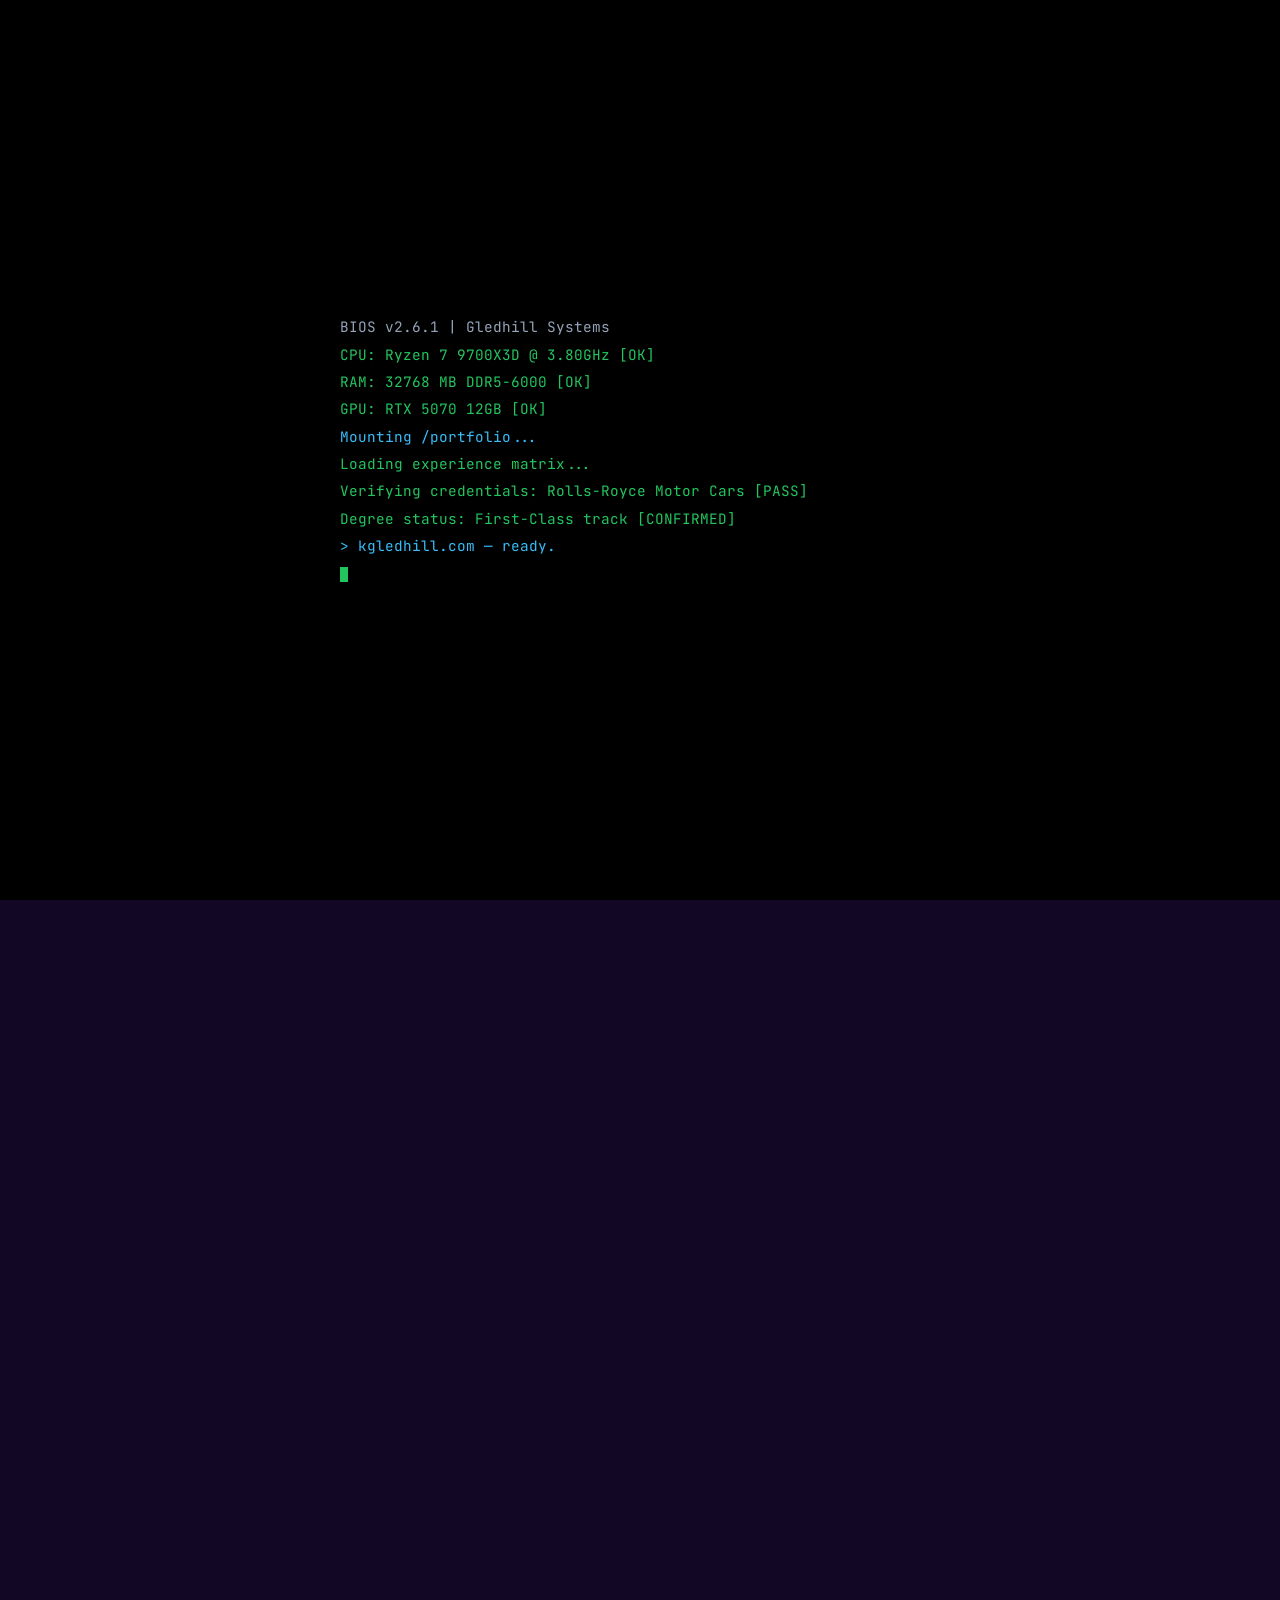
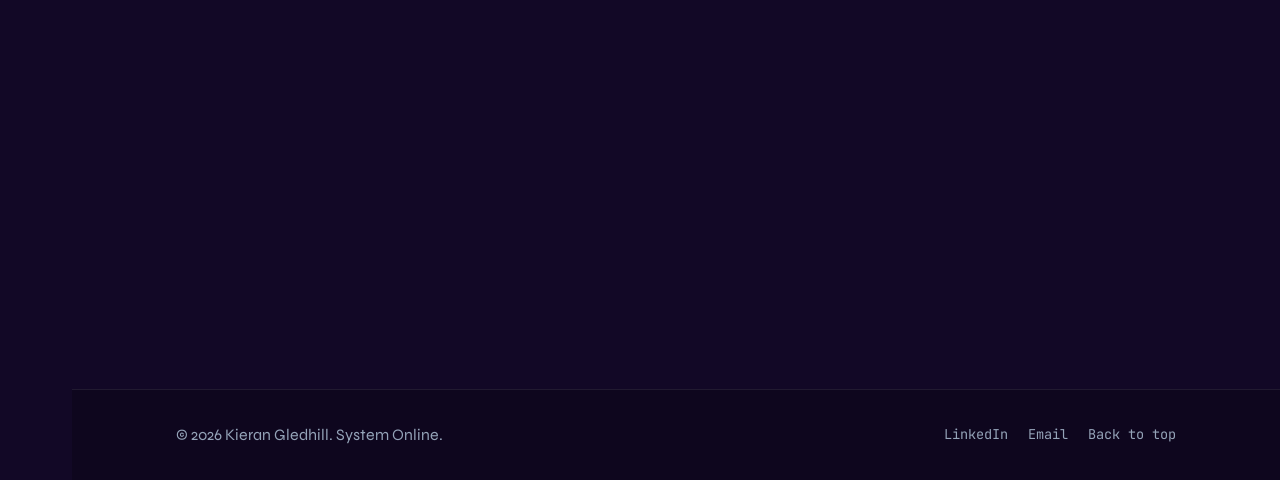
==== commit 19930cc1: "Fixed Nav Bar and changed colour scheme" ====
--- a/index.html
+++ b/index.html
@@ -7,9 +7,18 @@
   <title>Kieran Gledhill | Portfolio</title>
   <meta name="description"
     content="Kieran Gledhill, Computer Science undergraduate. Digital Innovation Intern at Rolls-Royce Motor Cars. Portfolio covering systems, software, data, and engineering projects." />
-  <link rel="stylesheet" href="styles.css" />
-  <link href="https://fonts.googleapis.com/css2?family=JetBrains+Mono:wght@400;700&family=Syne:wght@400;600;700;800&display=swap" rel="stylesheet">
+  <link rel="stylesheet" href="css/variables.css">
+  <link rel="stylesheet" href="css/base.css">
+  <link rel="stylesheet" href="css/layout.css">
+  <link rel="stylesheet" href="css/components.css">
+  <link rel="stylesheet" href="css/effects.css">
+  <link rel="stylesheet" href="css/responsive.css">
+  <link
+    href="https://fonts.googleapis.com/css2?family=JetBrains+Mono:wght@400;700&family=Syne:wght@400;600;700;800&display=swap"
+    rel="stylesheet">
 </head>
+
+
 
 <body>
   <a class="skip-link" href="#main">Skip to content</a>
@@ -35,6 +44,12 @@
           <path d="M3 9l9-7 9 7v11a2 2 0 01-2 2H5a2 2 0 01-2-2z" />
         </svg></span>
       <span class="nav-label">Home</span>
+    </a>
+    <a class="nav-item" href="#timeline">
+      <span class="nav-icon"><svg viewBox="0 0 24 24" fill="none" stroke="currentColor" stroke-width="2">
+          <polyline points="22 12 18 12 15 21 9 3 6 12 2 12" />
+        </svg></span>
+      <span class="nav-label">Timeline</span>
     </a>
     <a class="nav-item" href="#projects">
       <span class="nav-icon"><svg viewBox="0 0 24 24" fill="none" stroke="currentColor" stroke-width="2">
@@ -48,16 +63,12 @@
     <a class="nav-item" href="#skills">
       <span class="nav-icon"><svg viewBox="0 0 24 24" fill="none" stroke="currentColor" stroke-width="2">
           <circle cx="12" cy="12" r="3" />
-          <path d="M12 1v4M12 19v4M4.22 4.22l2.83 2.83M16.95 16.95l2.83 2.83M1 12h4M19 12h4M4.22 19.78l2.83-2.83M16.95 7.05l2.83-2.83" />
+          <path
+            d="M12 1v4M12 19v4M4.22 4.22l2.83 2.83M16.95 16.95l2.83 2.83M1 12h4M19 12h4M4.22 19.78l2.83-2.83M16.95 7.05l2.83-2.83" />
         </svg></span>
       <span class="nav-label">Skills</span>
     </a>
-    <a class="nav-item" href="#timeline">
-      <span class="nav-icon"><svg viewBox="0 0 24 24" fill="none" stroke="currentColor" stroke-width="2">
-          <polyline points="22 12 18 12 15 21 9 3 6 12 2 12" />
-        </svg></span>
-      <span class="nav-label">Timeline</span>
-    </a>
+    
     <a class="nav-item" href="#contact">
       <span class="nav-icon"><svg viewBox="0 0 24 24" fill="none" stroke="currentColor" stroke-width="2">
           <path d="M4 4h16c1.1 0 2 .9 2 2v12c0 1.1-.9 2-2 2H4c-1.1 0-2-.9-2-2V6c0-1.1.9-2 2-2z" />
@@ -90,8 +101,9 @@
           <p class="hero-summary">
             I build systems that solve real problems.
 
-Most of my work sits somewhere between software, data, and automation. 
-I like understanding how things actually work, from the data layer to the user interface, and then making them faster, simpler, and more reliable.
+            Most of my work sits somewhere between software, data, and automation.
+            I like understanding how things actually work, from the data layer to the user interface, and then making
+            them faster, simpler, and more reliable.
           </p>
           <div class="hero-cta">
             <a class="btn" href="#projects">View projects</a>
@@ -115,9 +127,12 @@
         <div class="grid two">
           <div class="panel">
             <h3>Profile</h3>
-            <p>I am a Computer Science student on track for a First-Class degree, currently completing a placement year in Digital Innovation.</p>
-            <p>Over the past year, I have built internal tools, automation systems, and dashboards used in day-to-day operations. 
-Most of my work has been under real constraints - limited access, legacy systems, and tight timelines - which taught me how to build practical solutions that actually hold up.</p>
+            <p>I am a Computer Science student on track for a First-Class degree, currently completing a placement year
+              in Digital Innovation.</p>
+            <p>Over the past year, I have built internal tools, automation systems, and dashboards used in day-to-day
+              operations.
+              Most of my work has been under real constraints - limited access, legacy systems, and tight timelines -
+              which taught me how to build practical solutions that actually hold up.</p>
           </div>
           <div class="panel">
             <h3>Working style</h3>
@@ -146,18 +161,20 @@
           <article class="tl-item">
             <div class="tl-date">Before university</div>
             <h3>McDonald’s</h3>
-            <p>Worked in a fast-paced customer environment where mistakes were visible immediately. 
-Learned reliability, teamwork, and how to stay calm under pressure.</p>
+            <p>Worked in a fast-paced customer environment where mistakes were visible immediately.
+              Learned reliability, teamwork, and how to stay calm under pressure.</p>
           </article>
           <article class="tl-item">
             <div class="tl-date">University</div>
             <h3>BSc Computer Science</h3>
-            <p>Strengthened fundamentals across software, data, and systems. Focused on building from first principles.</p>
+            <p>Strengthened fundamentals across software, data, and systems. Focused on building from first principles.
+            </p>
           </article>
           <article class="tl-item highlight">
             <div class="tl-date">Placement year</div>
             <h3>Rolls-Royce Motor Cars</h3>
-            <p>Engineered and implemented end-to-end systems, and built dashboards used by operational teams to track performance and make daily decisions.</p>
+            <p>Engineered and implemented end-to-end systems, and built dashboards used by operational teams to track
+              performance and make daily decisions.</p>
           </article>
           <article class="tl-item future">
             <div class="tl-date">Next</div>
@@ -189,10 +206,14 @@
             <div>
               <h4 class="mini-head">Outcomes</h4>
               <ul class="bullets" role="list">
-                <li>Co-developed an Oracle APEX real-time inventory tracking application using QR code scanning that tracks 2000+ production assets with 100+ concurrent users.</li>
-                <li>Built KPI dashboards and analytics using SQL, DAX, Power BI, Excel Power Query, and SAP BusinessObjects.</li>
-                <li>Developed a Python data pipeline analysing about 270,000 records with under 7 seconds processing time, without third-party libraries.</li>
-                <li>Built a UI automation prototype for a restricted Windows Forms system, with error recovery and routing.</li>
+                <li>Co-developed an Oracle APEX real-time inventory tracking application using QR code scanning that
+                  tracks 2000+ production assets with 100+ concurrent users.</li>
+                <li>Built KPI dashboards and analytics using SQL, DAX, Power BI, Excel Power Query, and SAP
+                  BusinessObjects.</li>
+                <li>Developed a Python data pipeline analysing about 270,000 records with under 7 seconds processing
+                  time, without third-party libraries.</li>
+                <li>Built a UI automation prototype for a restricted Windows Forms system, with error recovery and
+                  routing.</li>
               </ul>
             </div>
           </div>
@@ -211,7 +232,8 @@
           <article class="project-card classified">
             <h3>Database Engine from Scratch</h3>
             <span class="tag">C#</span> <span class="tag">Custom Query Language</span>
-            <p>Built a database engine in C# with a CLI interface and a human-readable query language. Designed the parsing layer to ensure queries are expressive, deterministic, and maintainable.</p>
+            <p>Built a database engine in C# with a CLI interface and a human-readable query language. Designed the
+              parsing layer to ensure queries are expressive, deterministic, and maintainable.</p>
             <div class="project-links">
               <a class="link" href="#">Demo</a>
               <a class="link" href="#">Write-up</a>
@@ -222,7 +244,8 @@
           <article class="project-card classified">
             <h3>CPU Built in Logic World</h3>
             <span class="tag">Systems Architecture</span> <span class="tag">Assembly</span>
-            <p>Built a CPU using hand-placed wiring and logic components. Implemented a practical instruction set (add, sub, branch, compare) and demonstrated real programs, including Fibonacci and RGB graphics.</p>
+            <p>Built a CPU using hand-placed wiring and logic components. Implemented a practical instruction set (add,
+              sub, branch, compare) and demonstrated real programs, including Fibonacci and RGB graphics.</p>
             <div class="project-links">
               <a class="link" href="#">Demo</a>
               <a class="link" href="#">Build notes</a>
@@ -233,7 +256,9 @@
           <article class="project-card classified redacted">
             <h3>Plant-wide Asset Tracking System</h3>
             <span class="tag">Enterprise</span> <span class="tag">Confidential</span>
-            <p>Built a system for tracking assets across the assembly line, with real time analytics dashboards and QR code scanning heuristics. Due to confidentiality, <span class="redact">Specific operational logic is masked.</span></p>
+            <p>Built a system for tracking assets across the assembly line, with real time analytics dashboards and QR
+              code scanning heuristics. Due to confidentiality, <span class="redact">Specific operational logic is
+                masked.</span></p>
             <div class="project-links">
               <a class="link" href="#contact">Request a demo</a>
             </div>
@@ -292,11 +317,11 @@
           <div class="panel">
             <h3>Details</h3>
             <div class="contact-list">
-              <a class="contact-item" href="mailto:you@example.com">
+              <a class="contact-item" href="mailto:Kierandgledhill@gmail.com">
                 <span class="contact-label">Email</span>
                 <span class="contact-value">Reach out directly</span>
               </a>
-              <a class="contact-item" href="#">
+              <a class="contact-item" href="https://www.linkedin.com/in/kierandgledhill/">
                 <span class="contact-label">LinkedIn</span>
                 <span class="contact-value">Connect</span>
               </a>
@@ -344,7 +369,7 @@
     // ── CURSOR SCRIPT (Desktop Only) ────────────────────────
     const cursor = document.getElementById('cursor');
     const ring = document.getElementById('cursor-ring');
-    
+
     // Check if device supports hover (ignores mobile touch screens)
     if (window.matchMedia("(hover: hover) and (pointer: fine)").matches) {
       let mx = -100, my = -100, rx = -100, ry = -100;
@@ -392,7 +417,7 @@
             bootScreen.classList.add('fade-out');
             content.classList.add('visible');
             setTimeout(() => bootScreen.style.display = 'none', 700);
-            
+
             // Trigger reveals once boot is done
             reveals.forEach(r => {
               if (r.getBoundingClientRect().top < window.innerHeight) {
@@ -404,44 +429,57 @@
       }, line.delay);
     });
 
-    // ── ACTIVE NAV ON SCROLL (Fixed & Bulletproof) ───────────
+    // ── ACTIVE NAV USING INTERSECTION OBSERVER ───────────
     const navItems = document.querySelectorAll('.nav-item');
-    
-    // Dynamically pull sections based on the nav links to ensure exact mapping
+
     const linkedSections = Array.from(navItems)
       .map(item => document.querySelector(item.getAttribute('href')))
       .filter(el => el !== null);
 
-    window.addEventListener('scroll', () => {
-      let currentId = 'hero'; // Default
-      const scrollPosition = window.scrollY + (window.innerHeight / 3);
-
-      linkedSections.forEach(sec => {
-        // Calculate the absolute top position of the section in the document
-        const sectionTop = sec.getBoundingClientRect().top + window.scrollY;
-        
-        // If we've scrolled past the top of the section, make it the current one
-        if (scrollPosition >= sectionTop) {
-          currentId = sec.getAttribute('id');
-        }
-      });
-
-      navItems.forEach(a => {
-        a.classList.toggle('active', a.getAttribute('href') === '#' + currentId);
-      });
-    }, { passive: true });
+    const navObserver = new IntersectionObserver(
+      (entries) => {
+        entries.forEach(entry => {
+          if (entry.isIntersecting) {
+
+            const id = entry.target.getAttribute('id');
+
+            navItems.forEach(link => {
+              link.classList.remove('active');
+            });
+
+            const activeLink = document.querySelector(
+              `.nav-item[href="#${id}"]`
+            );
+
+            if (activeLink) {
+              activeLink.classList.add('active');
+            }
+
+          }
+        });
+      },
+      {
+        root: null,
+        threshold: 0.6
+      }
+    );
+
+    linkedSections.forEach(section => {
+      navObserver.observe(section);
+    });
 
     // ── SCROLL REVEAL ────────────────────────────────────────
     const reveals = document.querySelectorAll('.reveal');
     const io = new IntersectionObserver(entries => {
-      entries.forEach(e => { 
-        if (e.isIntersecting) { 
-          e.target.classList.add('visible'); 
-          io.unobserve(e.target); 
-        } 
+      entries.forEach(e => {
+        if (e.isIntersecting) {
+          e.target.classList.add('visible');
+          io.unobserve(e.target);
+        }
       });
     }, { threshold: 0.1 });
     reveals.forEach(r => io.observe(r));
   </script>
 </body>
+
 </html>
--- a/css/variables.css
+++ b/css/variables.css
@@ -0,0 +1,33 @@
+/* ─── ROOT VARIABLES (Refined Purple Theme) ─────────────────── */
+:root {
+  /* Core surfaces */
+  --bg: #120826;              /* deep rich purple background */
+  --surface: #1a1036;         /* elevated panels/cards */
+  --border: rgba(255, 255, 255, 0.08);
+
+  /* Text */
+  --text: #f1f5f9;            /* primary text */
+  --muted: #94a3b8;           /* secondary text */
+
+  /* Accents */
+  --accent: #38bdf8;          /* primary accent (modern cyan) */
+  --accent2: #a78bfa;         /* secondary accent (soft violet) */
+
+  /* Status colours */
+  --red: #f43f5e;
+  --green: #22c55e;
+
+  /* Typography */
+  --mono: 'JetBrains Mono', monospace;
+
+  --sans: 'Syne', sans-serif;
+
+  /* Layout */
+  --sidebar: 72px;
+  --sidebar-open: 220px;
+  --container: 1000px;
+
+  /* UI polish */
+  --radius: 14px;
+  --shadow: 0 6px 24px rgba(0, 0, 0, 0.35);
+}
--- a/css/base.css
+++ b/css/base.css
@@ -0,0 +1,57 @@
+/* ─── BASE STYLES ───────────────────────────────────────────── */
+*, *::before, *::after {
+  box-sizing: border-box;
+  margin: 0;
+  padding: 0;
+}
+
+html {
+  scroll-behavior: smooth;
+}
+
+body {
+  font-family: var(--sans);
+  background: var(--bg);
+  color: var(--text);
+  line-height: 1.6;
+  overflow-x: hidden;
+}
+
+/* Custom Cursor default state - hidden on desktop via media query logic */
+.custom-cursor { display: block; }
+@media (hover: none) and (pointer: coarse) { .custom-cursor { display: none !important; } }
+
+/* Grain Overlay */
+body::before {
+  content: '';
+  position: fixed;
+  inset: 0;
+  background-image: url("data:image/svg+xml,%3Csvg viewBox='0 0 256 256' xmlns='http://www.w3.org/2000/svg'%3E%3Cfilter id='n'%3E%3CfeTurbulence type='fractalNoise' baseFrequency='0.9' numOctaves='4' stitchTiles='stitch'/%3E%3C/filter%3E%3Crect width='100%25' height='100%25' filter='url(%23n)' opacity='0.04'/%3E%3C/svg%3E");
+  background-size: 256px;
+  pointer-events: none;
+  z-index: 9000;
+  opacity: 0.6;
+}
+
+a { color: inherit; text-decoration: none; }
+.muted { color: var(--muted); margin: 0; }
+.tiny { font-size: 0.85rem; }
+.accent {
+  background: linear-gradient(90deg, var(--accent), var(--accent2));
+  -webkit-background-clip: text;
+  background-clip: text;
+  color: transparent;
+  font-weight: bold;
+}
+
+.skip-link {
+  position: absolute;
+  left: -999px;
+  top: 8px;
+  background: var(--accent);
+  color: #000;
+  padding: 10px 12px;
+  border-radius: 10px;
+  z-index: 10000;
+}
+.skip-link:focus { left: 12px; }
--- a/css/layout.css
+++ b/css/layout.css
@@ -0,0 +1,171 @@
+/* ─── SIDEBAR NAV ───────────────────────────────────────────── */
+#sidebar {
+  position: fixed;
+  left: 0; top: 0; bottom: 0;
+  width: var(--sidebar);
+  background: rgba(13, 17, 23, 0.95);
+  border-right: 1px solid var(--border);
+  z-index: 500;
+  display: flex;
+  flex-direction: column;
+  align-items: flex-start;
+  padding: 20px 0;
+  transition: width 0.32s cubic-bezier(0.4, 0, 0.2, 1);
+  overflow: hidden;
+  backdrop-filter: blur(10px);
+}
+#sidebar:hover { width: var(--sidebar-open); }
+
+.sidebar-logo {
+  display: flex;
+  align-items: center;
+  gap: 14px;
+  padding: 10px 18px 22px;
+  border-bottom: 1px solid var(--border);
+  width: 100%;
+  margin-bottom: 10px;
+  white-space: nowrap;
+}
+.sidebar-logo-mark {
+  width: 32px; height: 32px;
+  flex-shrink: 0;
+  background: linear-gradient(135deg, var(--accent), var(--accent2));
+  border-radius: 8px;
+  display: grid;
+  place-items: center;
+  font-family: var(--mono);
+  font-weight: 700;
+  font-size: 0.85rem;
+  color: #000;
+}
+.sidebar-logo-text {
+  font-family: var(--mono);
+  font-size: 0.9rem;
+  font-weight: 600;
+  color: var(--text);
+  opacity: 0;
+  transition: opacity 0.2s 0.1s;
+}
+#sidebar:hover .sidebar-logo-text { opacity: 1; }
+
+.nav-item {
+  display: flex;
+  align-items: center;
+  gap: 14px;
+  width: 100%;
+  padding: 13px 22px;
+  color: var(--muted);
+  font-family: var(--mono);
+  font-size: 0.85rem;
+  white-space: nowrap;
+  transition: color 0.15s, background 0.15s;
+  position: relative;
+}
+.nav-item:hover { color: var(--text); background: rgba(255, 255, 255, 0.04); }
+.nav-item.active { color: var(--accent); background: rgba(0, 229, 255, 0.05); }
+.nav-item.active::before {
+  content: '';
+  position: absolute;
+  left: 0; top: 50%;
+  transform: translateY(-50%);
+  width: 3px; height: 60%;
+  background: var(--accent);
+  border-radius: 0 2px 2px 0;
+}
+.nav-icon {
+  width: 28px; height: 28px;
+  flex-shrink: 0;
+  display: grid;
+  place-items: center;
+}
+.nav-icon svg { width: 18px; height: 18px; }
+.nav-label { opacity: 0; transition: opacity 0.15s 0.05s; }
+#sidebar:hover .nav-label { opacity: 1; }
+
+.nav-spacer { flex: 1; }
+
+.nav-status {
+  padding: 14px 22px;
+  border-top: 1px solid var(--border);
+  width: 100%;
+  display: flex;
+  align-items: center;
+  gap: 14px;
+  white-space: nowrap;
+}
+.status-dot {
+  width: 8px; height: 8px;
+  flex-shrink: 0;
+  background: var(--green);
+  border-radius: 50%;
+  animation: pulse-dot 2.5s ease-in-out infinite;
+}
+@keyframes pulse-dot {
+  0%, 100% { box-shadow: 0 0 0 0 rgba(0, 255, 136, 0.5); }
+  50% { box-shadow: 0 0 0 5px rgba(0, 255, 136, 0); }
+}
+.status-text {
+  font-family: var(--mono);
+  font-size: 0.75rem;
+  color: var(--muted);
+  opacity: 0;
+  transition: opacity 0.15s 0.05s;
+  line-height: 1.4;
+}
+#sidebar:hover .status-text { opacity: 1; }
+
+/* ─── MAIN CONTENT AREA ─────────────────────────────────────── */
+#main {
+  margin-left: var(--sidebar);
+  transition: margin-left 0.32s cubic-bezier(0.4, 0, 0.2, 1);
+  opacity: 0; /* Handled by boot script */
+}
+#main.visible { opacity: 1; }
+
+.container {
+  width: min(var(--container), calc(100% - 40px));
+  margin-inline: auto;
+}
+
+.section { padding: 96px 0; }
+.section.alt {
+  background: linear-gradient(to bottom, rgba(255, 255, 255, 0.02), transparent);
+  border-block: 1px solid var(--border);
+}
+
+.section-head { margin-bottom: 48px; }
+.section-label {
+  font-family: var(--mono);
+  font-size: 0.72rem;
+  color: var(--accent);
+  letter-spacing: 0.14em;
+  text-transform: uppercase;
+  margin-bottom: 10px;
+}
+.section-title {
+  font-size: clamp(2rem, 4vw, 3rem);
+  font-weight: 800;
+  letter-spacing: -0.03em;
+  line-height: 1.1;
+  margin: 0;
+}
+
+/* ─── FOOTER ────────────────────────────────────────────────── */
+.site-footer {
+  margin-left: var(--sidebar);
+  padding: 32px 0;
+  border-top: 1px solid var(--border);
+  background: rgba(0, 0, 0, 0.2);
+  transition: margin-left 0.32s cubic-bezier(0.4, 0, 0.2, 1);
+}
+#sidebar:hover ~ .site-footer { margin-left: var(--sidebar-open); }
+.footer-inner {
+  display: flex;
+  align-items: center;
+  justify-content: space-between;
+  flex-wrap: wrap;
+  gap: 16px;
+}
+.footer-links { display: flex; gap: 20px; font-family: var(--mono); font-size: 0.85rem; }
+.footer-links a { color: var(--muted); transition: color 0.2s; }
+.footer-links a:hover { color: var(--accent); }
--- a/css/components.css
+++ b/css/components.css
@@ -0,0 +1,175 @@
+/* ─── COMPONENTS ────────────────────────────────────────────── */
+.btn {
+  display: inline-flex;
+  align-items: center;
+  justify-content: center;
+  padding: 12px 18px;
+  border-radius: 12px;
+  border: 1px solid rgba(0, 229, 255, 0.35);
+  background: linear-gradient(135deg, rgba(0, 229, 255, 0.15), rgba(124, 58, 237, 0.1));
+  color: var(--text);
+  font-family: var(--mono);
+  font-size: 0.85rem;
+  font-weight: 700;
+  transition: transform 0.2s, border-color 0.2s;
+  cursor: pointer;
+}
+.btn:hover {
+  transform: translateY(-2px);
+  border-color: var(--accent);
+}
+.btn-ghost {
+  background: transparent;
+  border: 1px solid var(--border);
+}
+.btn-ghost:hover {
+  border-color: rgba(255,255,255,0.3);
+}
+
+.link {
+  color: var(--text);
+  font-family: var(--mono);
+  font-size: 0.85rem;
+  font-weight: 600;
+  text-decoration: underline;
+  text-decoration-color: var(--accent);
+  text-underline-offset: 4px;
+  transition: color 0.2s;
+}
+.link:hover { color: var(--accent); }
+
+.grid { display: grid; gap: 24px; }
+.grid.two { grid-template-columns: repeat(auto-fit, minmax(300px, 1fr)); }
+.grid.three { grid-template-columns: repeat(auto-fit, minmax(250px, 1fr)); }
+.grid.two.compact { margin-top: 16px; gap: 16px; }
+
+.panel {
+  background: var(--surface);
+  border: 1px solid var(--border);
+  border-radius: var(--radius);
+  padding: 24px;
+  box-shadow: var(--shadow);
+  position: relative;
+  overflow: hidden;
+}
+.panel h3 { margin: 0 0 12px; font-size: 1.25rem; font-weight: 700; }
+.panel p { color: var(--muted); margin-bottom: 12px; font-size: 0.95rem; }
+
+.list, .bullets {
+  margin: 12px 0 0;
+  padding-left: 20px;
+  color: var(--muted);
+  display: grid;
+  gap: 8px;
+  font-size: 0.95rem;
+}
+
+.mini-head { margin: 0 0 8px; font-size: 0.95rem; letter-spacing: 0.02em; font-family: var(--mono); color: var(--text);}
+
+.quote {
+  margin: 20px 0 0;
+  padding: 16px;
+  border-radius: 12px;
+  border-left: 3px solid var(--accent);
+  background: rgba(0, 229, 255, 0.05);
+}
+.quote p { margin: 0; color: var(--text); font-style: italic; }
+.quote footer { margin-top: 8px; }
+
+/* ─── CLASSIFIED PROJECTS & PANELS ──────────────────────────── */
+.projects-grid {
+  display: grid;
+  grid-template-columns: repeat(auto-fit, minmax(320px, 1fr));
+  gap: 20px;
+}
+.project-card {
+  background: var(--surface);
+  border: 1px solid var(--border);
+  border-radius: var(--radius);
+  padding: 26px;
+  position: relative;
+  overflow: hidden;
+  transition: border-color 0.3s, transform 0.3s;
+}
+.project-card:hover { 
+  border-color: rgba(0, 229, 255, 0.3); 
+  transform: translateY(-4px); 
+}
+
+/* Stamps */
+.classified::after {
+  content: 'UNCLASSIFIED';
+  position: absolute;
+  top: 16px; right: -35px;
+  background: var(--green);
+  color: #000;
+  font-family: var(--mono);
+  font-size: 0.6rem;
+  font-weight: 700;
+  letter-spacing: 0.08em;
+  padding: 4px 40px;
+  transform: rotate(35deg);
+  transform-origin: center;
+  z-index: 10;
+}
+.classified.redacted::after {
+  content: 'CONFIDENTIAL';
+  background: var(--red);
+  color: #fff;
+}
+
+
+
+/* Redacted Text */
+.redact {
+  background: var(--muted);
+  color: transparent;
+  border-radius: 3px;
+  transition: background 0.3s, color 0.3s;
+  user-select: none;
+}
+.project-card:hover .redact { background: transparent; color: inherit; }
+
+.project-links { display: flex; gap: 16px; margin-top: auto; }
+
+/* ─── CONTACT FORM ──────────────────────────────────────────── */
+.contact-list { display: grid; gap: 12px; }
+.contact-item {
+  display: flex;
+  justify-content: space-between;
+  align-items: center;
+  padding: 14px;
+  border-radius: 10px;
+  border: 1px solid var(--border);
+  background: rgba(255, 255, 255, 0.02);
+  transition: border-color 0.2s;
+}
+.contact-item:hover { border-color: var(--accent); }
+.contact-label { color: var(--muted); font-family: var(--mono); font-size: 0.85rem;}
+.contact-value { color: var(--text); font-weight: 600; font-size: 0.95rem;}
+
+.form { display: grid; gap: 16px; }
+.label {
+  display: block;
+  margin-bottom: 6px;
+  color: var(--text);
+  font-family: var(--mono);
+  font-size: 0.85rem;
+}
+input, textarea {
+  width: 100%;
+  padding: 14px;
+  border-radius: 10px;
+  border: 1px solid var(--border);
+  background: rgba(0, 0, 0, 0.3);
+  color: var(--text);
+  font-family: inherit;
+  font-size: 0.95rem;
+  transition: border-color 0.2s, box-shadow 0.2s;
+  outline: none;
+}
+input:focus, textarea:focus {
+  border-color: var(--accent);
+  box-shadow: 0 0 0 3px rgba(0, 229, 255, 0.1);
+}
+textarea { resize: vertical; }
--- a/css/effects.css
+++ b/css/effects.css
@@ -0,0 +1,240 @@
+/* ─── CUSTOM CURSOR ─────────────────────────────────────────── */
+#cursor {
+  position: fixed;
+  width: 10px; height: 10px;
+  background: var(--accent);
+  border-radius: 50%;
+  pointer-events: none;
+  z-index: 9999;
+  transform: translate(-50%, -50%);
+  transition: transform 0.08s, background 0.2s, width 0.2s, height 0.2s;
+  mix-blend-mode: screen;
+}
+#cursor-ring {
+  position: fixed;
+  width: 36px; height: 36px;
+  border: 1px solid rgba(0, 229, 255, 0.4);
+  border-radius: 50%;
+  pointer-events: none;
+  z-index: 9998;
+  transform: translate(-50%, -50%);
+  transition: transform 0.18s ease, width 0.2s, height 0.2s, border-color 0.2s;
+}
+body:has(a:hover) #cursor, body:has(button:hover) #cursor { 
+  width: 20px; height: 20px; background: var(--accent2); 
+}
+body:has(a:hover) #cursor-ring, body:has(button:hover) #cursor-ring { 
+  width: 54px; height: 54px; border-color: rgba(124, 58, 237, 0.5); 
+}
+
+/* ─── BOOT SCREEN ───────────────────────────────────────────── */
+#boot {
+  position: fixed;
+  inset: 0;
+  background: #000;
+  z-index: 9999; /* Highest priority */
+  display: flex;
+  align-items: center;
+  justify-content: center;
+  transition: opacity 0.6s ease;
+}
+#boot.fade-out { opacity: 0; pointer-events: none; }
+#boot-terminal {
+  font-family: var(--mono);
+  font-size: clamp(0.7rem, 1.4vw, 0.9rem);
+  color: var(--green);
+  max-width: 600px;
+  width: 90%;
+  line-height: 1.9;
+}
+#boot-terminal .dim { color: var(--muted); }
+#boot-terminal .acc { color: var(--accent); }
+.cursor-blink {
+  display: inline-block;
+  width: 8px; height: 1.1em;
+  background: var(--green);
+  vertical-align: text-bottom;
+  animation: blink 0.9s step-end infinite;
+}
+@keyframes blink { 50% { opacity: 0; } }
+
+
+
+
+/* ─── HERO ──────────────────────────────────────────────────── */
+.hero {
+  position: relative;
+  min-height: 100vh;
+  display: flex;
+  align-items: center;
+  background: radial-gradient(circle at 20% 30%, rgba(0, 229, 255, 0.15), transparent 40%),
+              radial-gradient(circle at 80% 70%, rgba(124, 58, 237, 0.1), transparent 40%);
+}
+.hero-content {
+  position: relative;
+  z-index: 2;
+  padding: 0 20px;
+}
+.hero-title {
+  font-size: clamp(3rem, 6vw, 5rem);
+  line-height: 1.05;
+  letter-spacing: -0.04em;
+  margin-bottom: 20px;
+}
+.hero-subtitle {
+  font-family: var(--mono);
+  font-size: clamp(0.9rem, 2vw, 1.1rem);
+  color: var(--accent);
+  margin-bottom: 24px;
+}
+.hero-summary {
+  font-size: 1.1rem;
+  color: var(--muted);
+  max-width: 65ch;
+  margin-bottom: 32px;
+}
+.hero-cta { display: flex; gap: 16px; flex-wrap: wrap; margin-bottom: 24px; }
+.hero-links { display: flex; gap: 20px; flex-wrap: wrap; }
+
+/* ─── TIMELINE ──────────────────────────────────────────────── */
+.timeline {
+  position: relative;
+  padding-left: 28px;
+  display: grid;
+  gap: 32px;
+  max-width: 800px;
+}
+.timeline::before {
+  content: '';
+  position: absolute;
+  left: 6px; top: 8px; bottom: 8px;
+  width: 1px;
+  background: linear-gradient(to bottom, var(--accent), var(--accent2), transparent);
+}
+.tl-item { position: relative; }
+.tl-item::before {
+  content: '';
+  position: absolute;
+  left: -27px; top: 4px;
+  width: 12px; height: 12px;
+  border-radius: 50%;
+  background: var(--bg);
+  border: 2px solid var(--muted);
+  transition: border-color 0.2s, box-shadow 0.2s;
+}
+.tl-item:hover::before {
+  border-color: var(--accent);
+  box-shadow: 0 0 12px rgba(0, 229, 255, 0.5);
+}
+.tl-item.highlight::before { border-color: var(--accent); background: var(--accent); }
+.tl-item.future { opacity: 0.6; }
+.tl-date {
+  font-family: var(--mono);
+  font-size: 0.75rem;
+  color: var(--accent);
+  letter-spacing: 0.06em;
+  margin-bottom: 6px;
+  text-transform: uppercase;
+}
+.tl-item h3 { font-size: 1.2rem; font-weight: 700; margin-bottom: 6px; }
+.tl-item p { font-size: 0.95rem; color: var(--muted); line-height: 1.6; margin: 0;}
+
+/* Scanlines Effect inside cards */
+.project-scanline {
+  position: absolute;
+  inset: 0;
+  background: repeating-linear-gradient(
+    0deg,
+    transparent,
+    transparent 2px,
+    rgba(0, 0, 0, 0.15) 2px,
+    rgba(0, 0, 0, 0.15) 4px
+  );
+  pointer-events: none;
+  opacity: 0;
+  transition: opacity 0.3s;
+  z-index: 1;
+}
+.project-card:hover .project-scanline, 
+.panel:hover .project-scanline { opacity: 1; }
+
+.project-card h3, .project-card p, .project-card .project-links, .project-card .tag { position: relative; z-index: 2; }
+.project-card h3 { font-size: 1.25rem; font-weight: 700; margin-bottom: 10px; }
+.project-card p { font-size: 0.95rem; color: var(--muted); margin: 16px 0; }
+.tag {
+  display: inline-block;
+  font-family: var(--mono);
+  font-size: 0.7rem;
+  padding: 4px 10px;
+  border-radius: 6px;
+  background: rgba(255,255,255,0.05);
+  border: 1px solid var(--border);
+  color: var(--text);
+  margin: 0 4px 4px 0;
+}
+
+/* ─── ANIMATIONS ────────────────────────────────────────────── */
+.reveal {
+  opacity: 0;
+  transform: translateY(30px);
+  transition: opacity 0.8s ease, transform 0.8s ease;
+}
+.reveal.visible { opacity: 1; transform: translateY(0); }
+
+/* ─── CRT POWER-ON ANIMATION (SOLID) ───────────────── */
+
+#crt-open {
+  position: fixed;
+  inset: 0;
+
+  background: #000;   /* force true black */
+
+  z-index: 9999;
+
+  pointer-events: none;
+
+  transform-origin: center;
+
+  display: none;
+}
+
+#crt-open.active {
+  display: block;
+
+  animation:
+    crt-line 0.28s ease-out forwards,
+    crt-expand 0.42s ease-out 0.28s forwards;
+}
+
+/* Thin white flash line */
+
+@keyframes crt-line {
+  0% {
+    transform: scaleY(0);
+    background: #000;
+  }
+
+  40% {
+    transform: scaleY(0.02);
+    background: #fff;
+  }
+
+  100% {
+    transform: scaleY(0.02);
+    background: #000;
+  }
+}
+
+/* Screen opens from center */
+
+@keyframes crt-expand {
+  0% {
+    transform: scaleY(0.02);
+    background: #000;
+  }
+
+  100% {
+    transform: scaleY(1);
+    background: #000;
+  }
+}
--- a/css/responsive.css
+++ b/css/responsive.css
@@ -0,0 +1,37 @@
+/* ─── RESPONSIVE DESIGN ─────────────────────────────────────── */
+@media (max-width: 900px) {
+  #sidebar {
+    top: auto;
+    bottom: 0;
+    width: 100%;
+    height: 70px;
+    flex-direction: row;
+    padding: 0 16px;
+    justify-content: space-around;
+    align-items: center;
+    border-right: none;
+    border-top: 1px solid var(--border);
+    z-index: 1000;
+  }
+  #sidebar:hover { width: 100%; }
+  .sidebar-logo, .nav-spacer, .nav-status, .nav-label { display: none !important; }
+  .nav-item { width: auto; padding: 10px; justify-content: center; }
+  .nav-item.active::before {
+    width: 60%; height: 3px;
+    top: auto; bottom: 0; left: 50%;
+    transform: translateX(-50%);
+    border-radius: 2px 2px 0 0;
+  }
+  #main, .site-footer, #sidebar:hover ~ #main, #sidebar:hover ~ .site-footer {
+    margin-left: 0;
+  }
+  body { padding-bottom: 70px; }
+  .section { padding: 60px 0; }
+  .hero-title { font-size: 3rem; }
+}
+
+@media (max-width: 600px) {
+  .grid.two, .grid.three, .projects-grid { grid-template-columns: 1fr; }
+  .hero-cta { flex-direction: column; width: 100%; }
+  .hero-cta .btn { width: 100%; }
+}
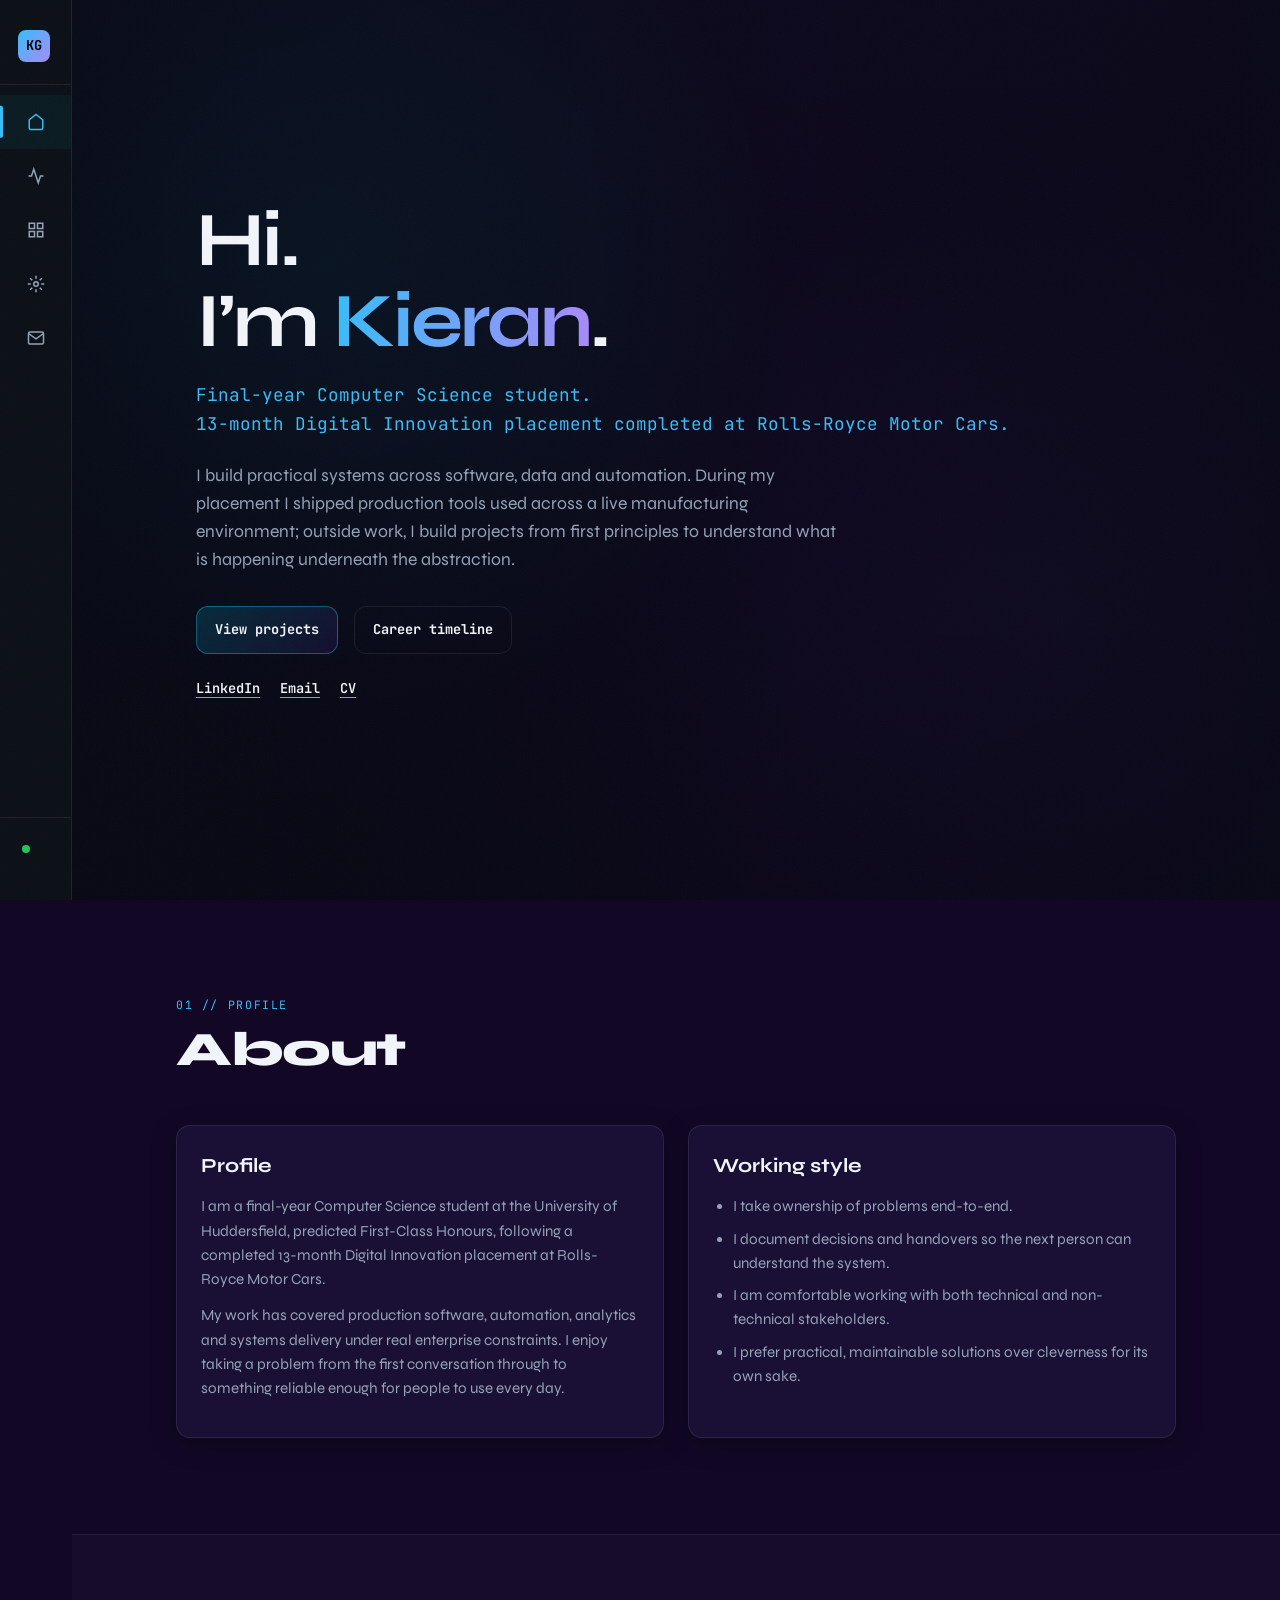
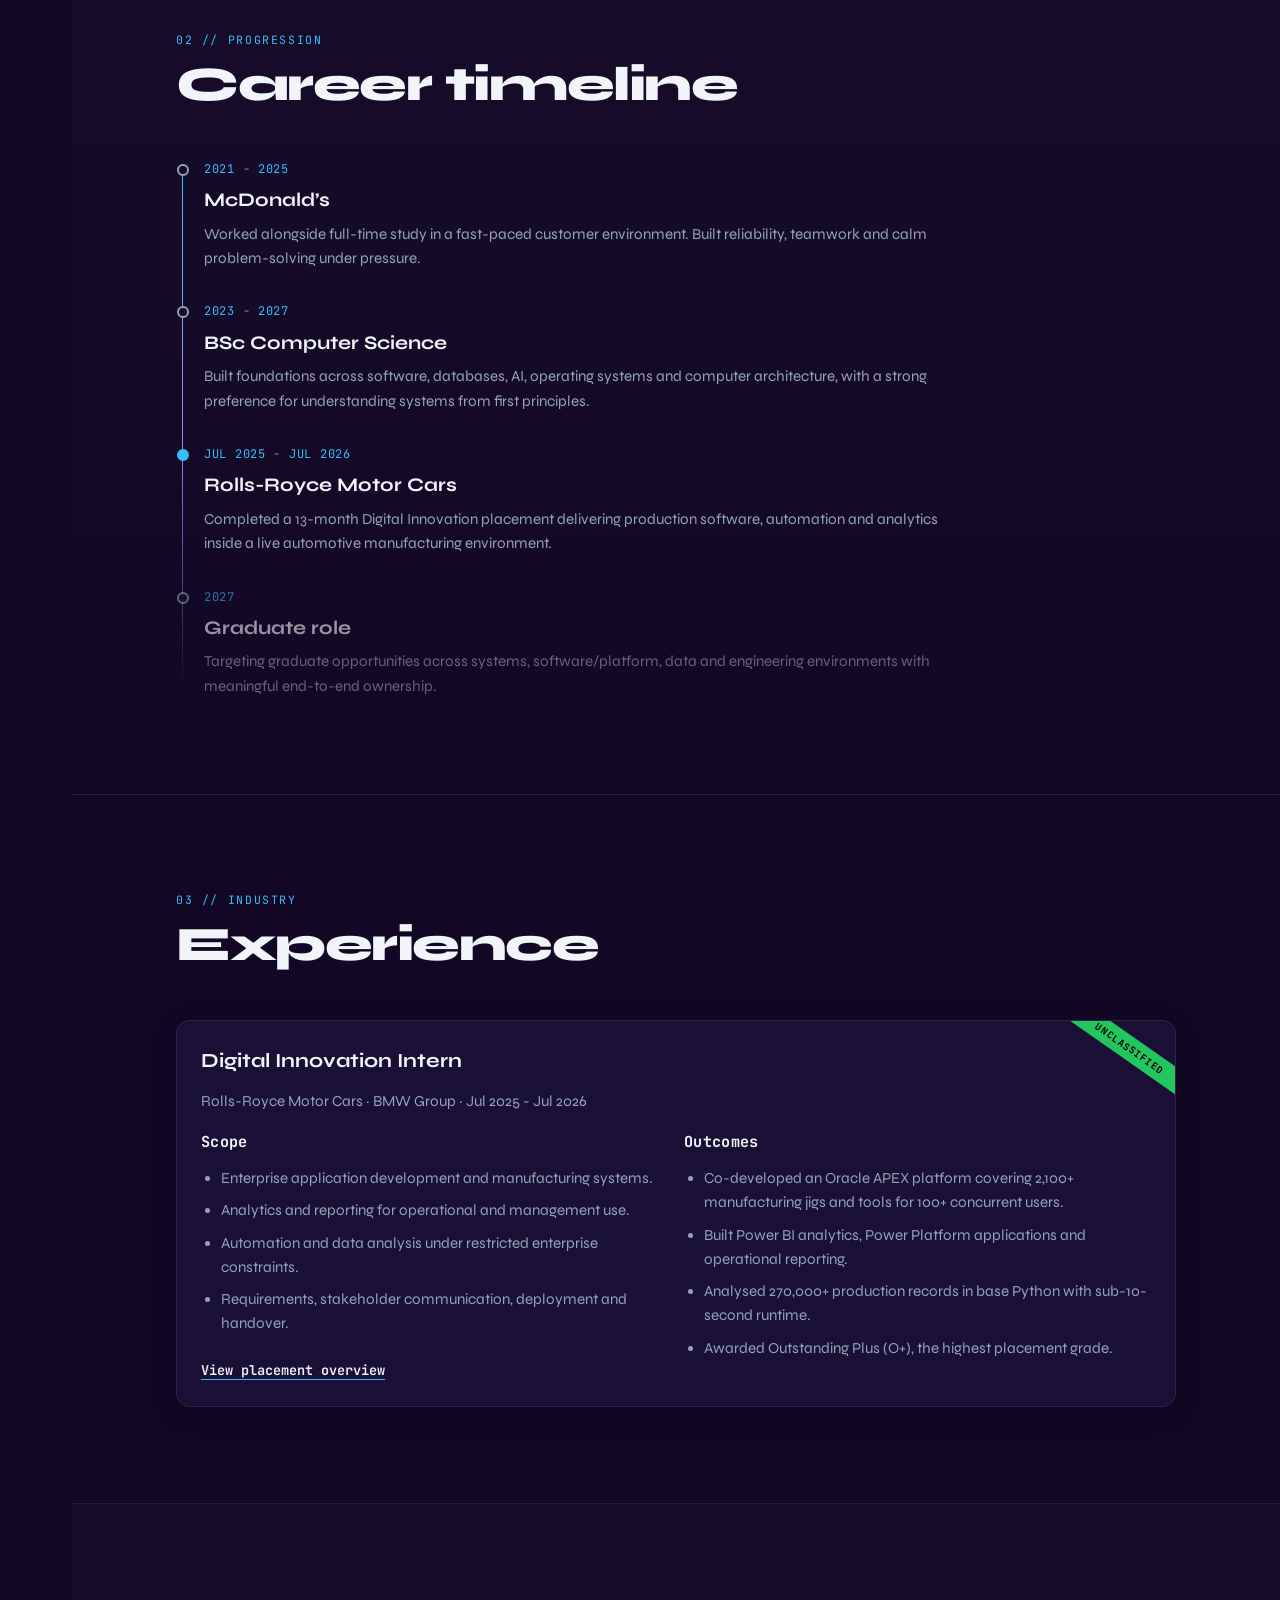
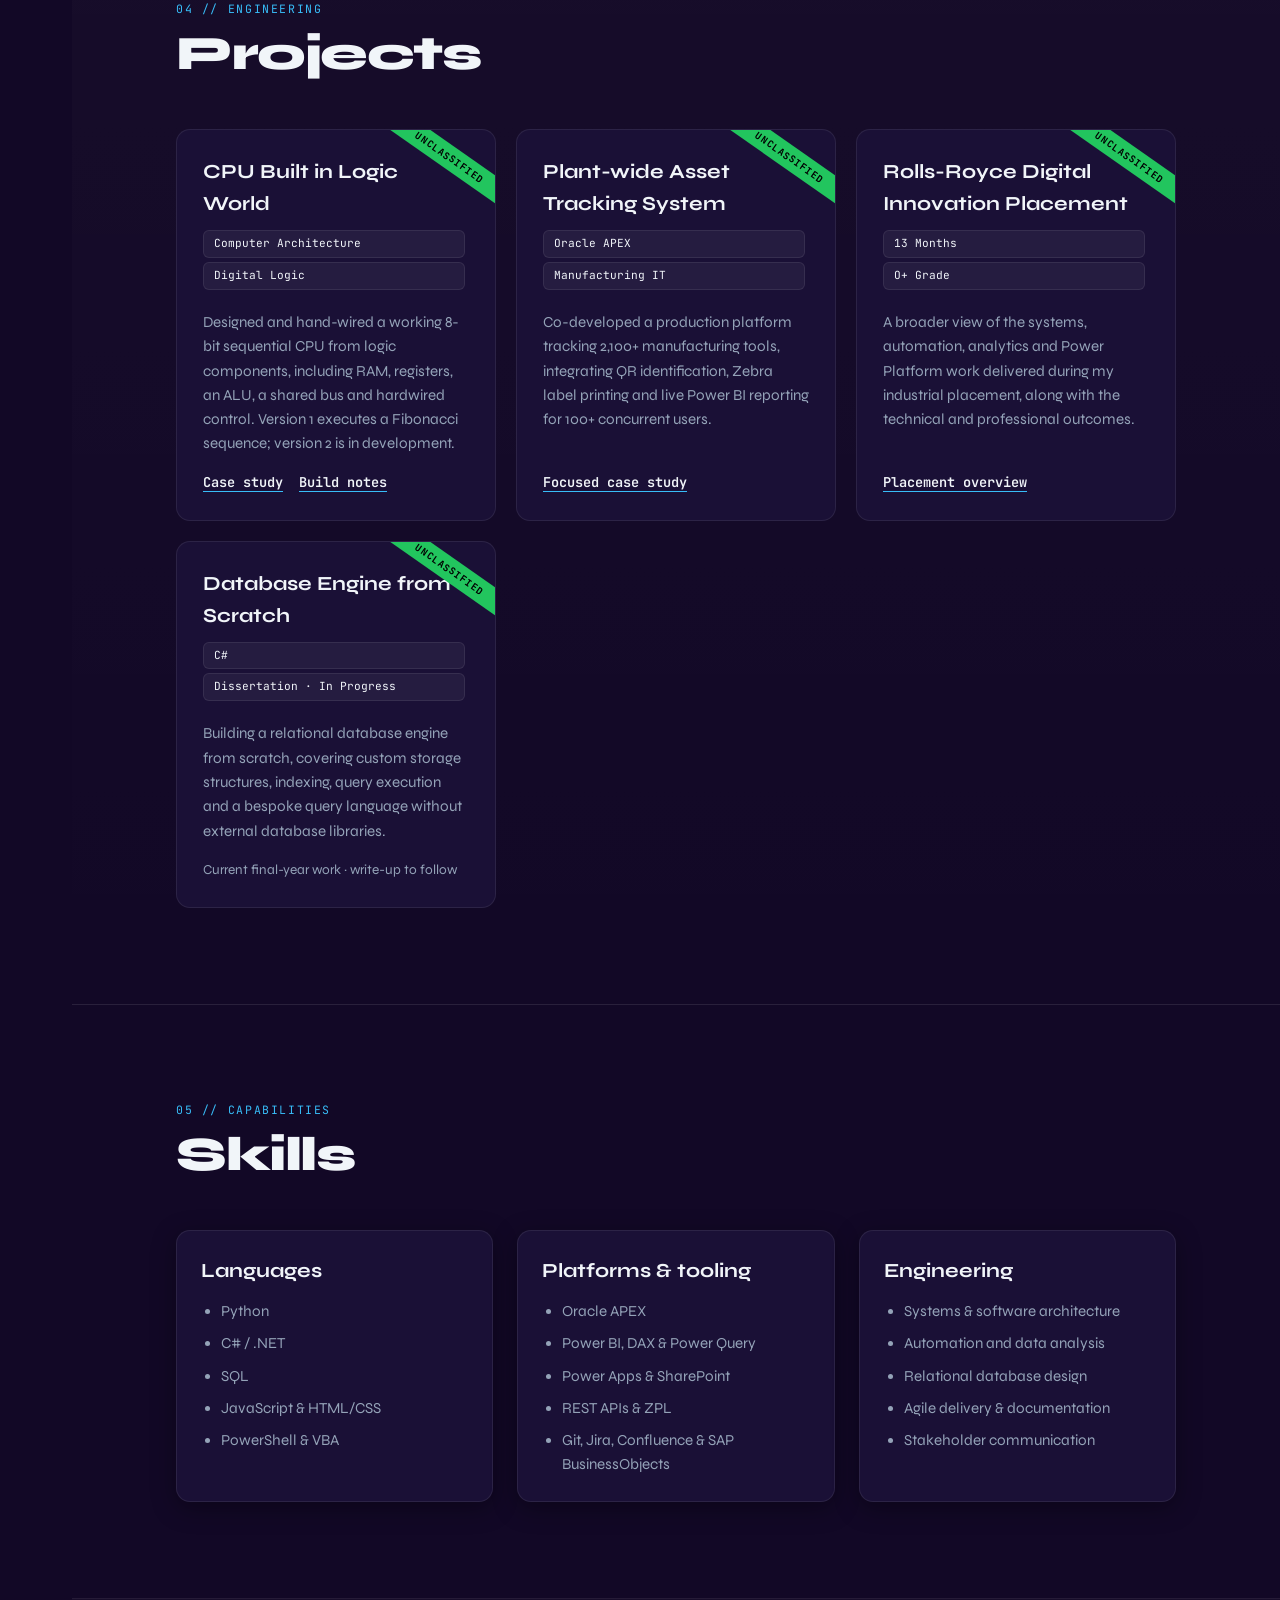
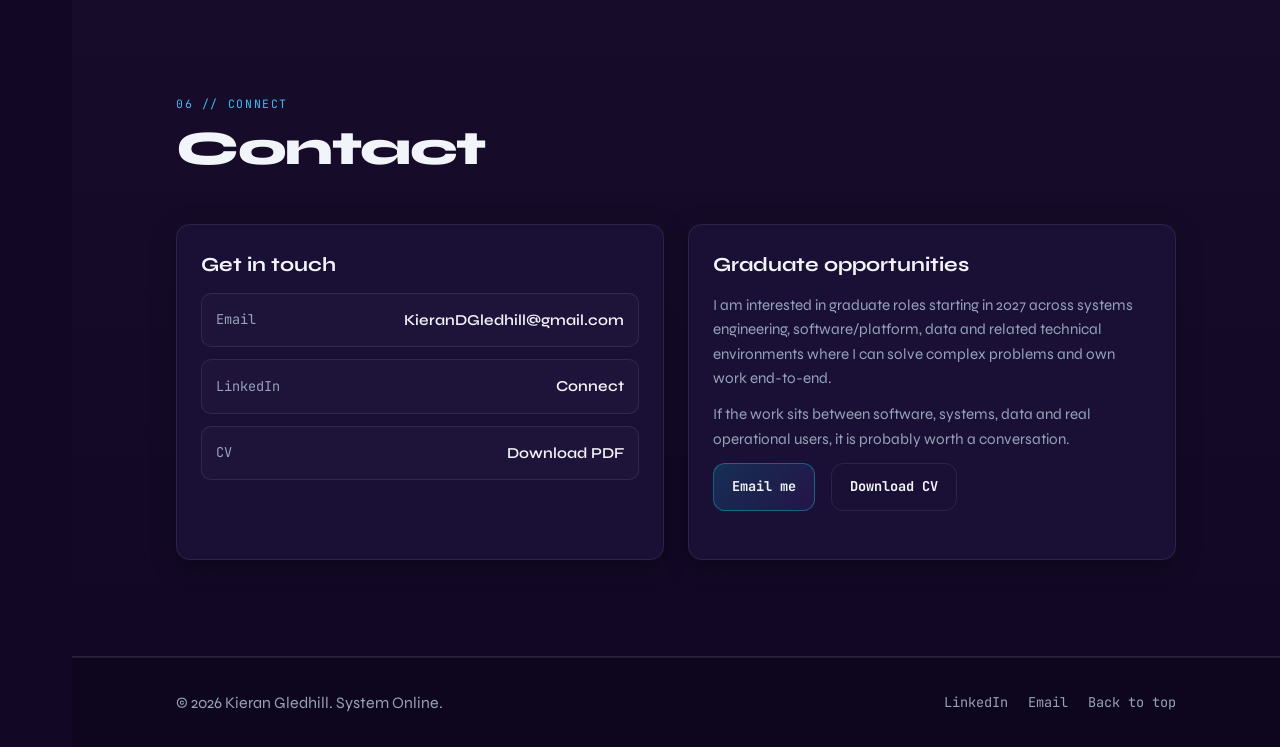
==== commit c7aa23a8: "Overhauled content and ensured consistent formatting throughout, removed all (most) lorem ipsum and " ====
--- a/index.html
+++ b/index.html
@@ -1,485 +1,204 @@
-<!DOCTYPE html>
-<html lang="en">
-
-<head>
+    <!DOCTYPE html>
+    <html lang="en">
+    <head>
   <meta charset="UTF-8" />
   <meta name="viewport" content="width=device-width, initial-scale=1.0" />
-  <title>Kieran Gledhill | Portfolio</title>
-  <meta name="description"
-    content="Kieran Gledhill, Computer Science undergraduate. Digital Innovation Intern at Rolls-Royce Motor Cars. Portfolio covering systems, software, data, and engineering projects." />
+  <title>Kieran Gledhill | Systems, Software &amp; Data Portfolio</title>
+  <meta name="description" content="Final-year Computer Science student with a completed 13-month Digital Innovation placement at Rolls-Royce Motor Cars. Portfolio covering systems, software, data and automation." />
+  <link rel="canonical" href="https://kgledhill.com/" />
+  <meta property="og:type" content="website" />
+  <meta property="og:title" content="Kieran Gledhill | Systems, Software &amp; Data Portfolio" />
+  <meta property="og:description" content="Final-year Computer Science student with a completed 13-month Digital Innovation placement at Rolls-Royce Motor Cars. Portfolio covering systems, software, data and automation." />
+  <meta property="og:url" content="https://kgledhill.com/" />
+  <meta name="twitter:card" content="summary" />
+  <meta name="theme-color" content="#120826" />
+  <link rel="icon" href="favicon.svg" type="image/svg+xml" />
+  <script>document.documentElement.classList.add('js');</script>
   <link rel="stylesheet" href="css/variables.css">
   <link rel="stylesheet" href="css/base.css">
   <link rel="stylesheet" href="css/layout.css">
   <link rel="stylesheet" href="css/components.css">
   <link rel="stylesheet" href="css/effects.css">
   <link rel="stylesheet" href="css/responsive.css">
-  <link
-    href="https://fonts.googleapis.com/css2?family=JetBrains+Mono:wght@400;700&family=Syne:wght@400;600;700;800&display=swap"
-    rel="stylesheet">
+  <link href="https://fonts.googleapis.com/css2?family=JetBrains+Mono:wght@400;700&family=Syne:wght@400;600;700;800&display=swap" rel="stylesheet">
+  <noscript><style>#boot{display:none!important}#main{opacity:1!important}.reveal{opacity:1!important;transform:none!important}</style></noscript>
 </head>
-
-
-
-<body>
-  <a class="skip-link" href="#main">Skip to content</a>
-
-  <div id="cursor" class="custom-cursor"></div>
-  <div id="cursor-ring" class="custom-cursor"></div>
-
-  <div id="boot">
-    <div id="boot-terminal">
-      <div id="boot-lines"></div>
-      <span class="cursor-blink" id="boot-cursor"></span>
-    </div>
+    <body data-boot-profile="home">
+      <a class="skip-link" href="#main">Skip to content</a>
+    <div id="cursor" class="custom-cursor" aria-hidden="true"></div>
+<div id="cursor-ring" class="custom-cursor" aria-hidden="true"></div>
+<div id="boot" aria-hidden="true">
+  <div id="boot-terminal">
+    <div id="boot-lines"></div>
+    <span class="cursor-blink" id="boot-cursor"></span>
   </div>
-
-  <nav id="sidebar" aria-label="Primary">
-    <div class="sidebar-logo">
-      <div class="sidebar-logo-mark">KG</div>
-      <span class="sidebar-logo-text">kgledhill.com</span>
-    </div>
-
+</div>
+    <nav id="sidebar" aria-label="Primary">
+  <a class="sidebar-logo" href="index.html" aria-label="Kieran Gledhill portfolio home">
+    <div class="sidebar-logo-mark">KG</div>
+    <span class="sidebar-logo-text">kgledhill.com</span>
+  </a>
     <a class="nav-item active" href="#hero">
-      <span class="nav-icon"><svg viewBox="0 0 24 24" fill="none" stroke="currentColor" stroke-width="2">
-          <path d="M3 9l9-7 9 7v11a2 2 0 01-2 2H5a2 2 0 01-2-2z" />
-        </svg></span>
-      <span class="nav-label">Home</span>
-    </a>
-    <a class="nav-item" href="#timeline">
-      <span class="nav-icon"><svg viewBox="0 0 24 24" fill="none" stroke="currentColor" stroke-width="2">
-          <polyline points="22 12 18 12 15 21 9 3 6 12 2 12" />
-        </svg></span>
-      <span class="nav-label">Timeline</span>
-    </a>
-    <a class="nav-item" href="#projects">
-      <span class="nav-icon"><svg viewBox="0 0 24 24" fill="none" stroke="currentColor" stroke-width="2">
-          <rect x="3" y="3" width="7" height="7" />
-          <rect x="14" y="3" width="7" height="7" />
-          <rect x="3" y="14" width="7" height="7" />
-          <rect x="14" y="14" width="7" height="7" />
-        </svg></span>
-      <span class="nav-label">Projects</span>
-    </a>
-    <a class="nav-item" href="#skills">
-      <span class="nav-icon"><svg viewBox="0 0 24 24" fill="none" stroke="currentColor" stroke-width="2">
-          <circle cx="12" cy="12" r="3" />
-          <path
-            d="M12 1v4M12 19v4M4.22 4.22l2.83 2.83M16.95 16.95l2.83 2.83M1 12h4M19 12h4M4.22 19.78l2.83-2.83M16.95 7.05l2.83-2.83" />
-        </svg></span>
-      <span class="nav-label">Skills</span>
-    </a>
-    
-    <a class="nav-item" href="#contact">
-      <span class="nav-icon"><svg viewBox="0 0 24 24" fill="none" stroke="currentColor" stroke-width="2">
-          <path d="M4 4h16c1.1 0 2 .9 2 2v12c0 1.1-.9 2-2 2H4c-1.1 0-2-.9-2-2V6c0-1.1.9-2 2-2z" />
-          <polyline points="22,6 12,13 2,6" />
-        </svg></span>
-      <span class="nav-label">Contact</span>
-    </a>
-
-    <div class="nav-spacer"></div>
-
-    <div class="nav-status">
-      <div class="status-dot"></div>
-      <div class="status-text">Available<br>Sep 2026</div>
-    </div>
-  </nav>
-
-  <main id="main">
-    <section id="hero" class="hero reveal" aria-label="Introduction">
-      <div class="hero-overlay" aria-hidden="true"></div>
-      <div class="container hero-content">
-        <div class="hero-text">
-          <h1 class="hero-title">
-            Hi.<br />
-            I’m <span class="accent">Kieran</span>.
-          </h1>
-          <p class="hero-subtitle">
-            Final-year Computer Science student.<br />
-            Digital Innovation Intern at Rolls-Royce Motor Cars.
-          </p>
-          <p class="hero-summary">
-            I build systems that solve real problems.
-
-            Most of my work sits somewhere between software, data, and automation.
-            I like understanding how things actually work, from the data layer to the user interface, and then making
-            them faster, simpler, and more reliable.
-          </p>
-          <div class="hero-cta">
-            <a class="btn" href="#projects">View projects</a>
-            <a class="btn btn-ghost" href="#timeline">Career timeline</a>
-          </div>
-          <div class="hero-links" aria-label="Links">
-            <a class="link" href="#">LinkedIn</a>
-            <a class="link" href="mailto:you@example.com">Email</a>
-            <a class="link" href="#">CV</a>
-          </div>
-        </div>
-      </div>
-    </section>
-
-    <section id="about" class="section reveal">
-      <div class="container">
-        <div class="section-head">
-          <div class="section-label">01 // Profile</div>
-          <h2 class="section-title">About</h2>
-        </div>
-        <div class="grid two">
-          <div class="panel">
-            <h3>Profile</h3>
-            <p>I am a Computer Science student on track for a First-Class degree, currently completing a placement year
-              in Digital Innovation.</p>
-            <p>Over the past year, I have built internal tools, automation systems, and dashboards used in day-to-day
-              operations.
-              Most of my work has been under real constraints - limited access, legacy systems, and tight timelines -
-              which taught me how to build practical solutions that actually hold up.</p>
-          </div>
-          <div class="panel">
-            <h3>Working style</h3>
-            <ul class="list" role="list">
-              <li>I take ownership of what I build.</li>
-              <li>I document things properly so the next person can understand them,</li>
-              <li>Team-focused, willing to teach, and keen to learn from others.</li>
-              <li>I focus on finishing work, not just starting it.</li>
-            </ul>
-            <blockquote class="quote">
-              <p>“Computer science is no more about computers than astronomy is about telescopes.”</p>
-              <footer class="muted tiny">— Edsger W. Dijkstra</footer>
-            </blockquote>
-          </div>
-        </div>
-      </div>
-    </section>
-
-    <section id="timeline" class="section alt timeline-section reveal">
-      <div class="container">
-        <div class="section-head">
-          <div class="section-label">02 // Progression</div>
-          <h2 class="section-title">Career timeline</h2>
-        </div>
-        <div class="timeline">
-          <article class="tl-item">
-            <div class="tl-date">Before university</div>
-            <h3>McDonald’s</h3>
-            <p>Worked in a fast-paced customer environment where mistakes were visible immediately.
-              Learned reliability, teamwork, and how to stay calm under pressure.</p>
-          </article>
-          <article class="tl-item">
-            <div class="tl-date">University</div>
-            <h3>BSc Computer Science</h3>
-            <p>Strengthened fundamentals across software, data, and systems. Focused on building from first principles.
-            </p>
-          </article>
-          <article class="tl-item highlight">
-            <div class="tl-date">Placement year</div>
-            <h3>Rolls-Royce Motor Cars</h3>
-            <p>Engineered and implemented end-to-end systems, and built dashboards used by operational teams to track
-              performance and make daily decisions.</p>
-          </article>
-          <article class="tl-item future">
-            <div class="tl-date">Next</div>
-            <h3>Graduate role</h3>
-            <p>Roles across software, platform, data, or systems engineering, ideally with end-to-end ownership.</p>
-          </article>
-        </div>
-      </div>
-    </section>
-
-    <section id="experience" class="section reveal">
-      <div class="container">
-        <div class="section-head">
-          <div class="section-label">03 // Outcomes</div>
-          <h2 class="section-title">Experience</h2>
-        </div>
-        <div class="panel classified">
-          <h3>Digital Innovation Intern</h3>
-          <p class="muted">Rolls-Royce Motor Cars • Jun 2025 to present</p>
-          <div class="grid two compact">
-            <div>
-              <h4 class="mini-head">Scope</h4>
-              <ul class="bullets" role="list">
-                <li>Enterprise application development and data platforms.</li>
-                <li>Analytics and reporting for operational and management use.</li>
-                <li>Automation prototypes under restricted enterprise constraints.</li>
-              </ul>
-            </div>
-            <div>
-              <h4 class="mini-head">Outcomes</h4>
-              <ul class="bullets" role="list">
-                <li>Co-developed an Oracle APEX real-time inventory tracking application using QR code scanning that
-                  tracks 2000+ production assets with 100+ concurrent users.</li>
-                <li>Built KPI dashboards and analytics using SQL, DAX, Power BI, Excel Power Query, and SAP
-                  BusinessObjects.</li>
-                <li>Developed a Python data pipeline analysing about 270,000 records with under 7 seconds processing
-                  time, without third-party libraries.</li>
-                <li>Built a UI automation prototype for a restricted Windows Forms system, with error recovery and
-                  routing.</li>
-              </ul>
-            </div>
-          </div>
-          <div class="project-scanline"></div>
-        </div>
-      </div>
-    </section>
-
-    <section id="projects" class="section alt reveal">
-      <div class="container">
-        <div class="section-head">
-          <div class="section-label">04 // Engineering</div>
-          <h2 class="section-title">Projects</h2>
-        </div>
-        <div class="projects-grid">
-          <article class="project-card classified">
-            <h3>Database Engine from Scratch</h3>
-            <span class="tag">C#</span> <span class="tag">Custom Query Language</span>
-            <p>Built a database engine in C# with a CLI interface and a human-readable query language. Designed the
-              parsing layer to ensure queries are expressive, deterministic, and maintainable.</p>
-            <div class="project-links">
-              <a class="link" href="#">Demo</a>
-              <a class="link" href="#">Write-up</a>
-            </div>
-            <div class="project-scanline"></div>
-          </article>
-
-          <article class="project-card classified">
-            <h3>CPU Built in Logic World</h3>
-            <span class="tag">Systems Architecture</span> <span class="tag">Assembly</span>
-            <p>Built a CPU using hand-placed wiring and logic components. Implemented a practical instruction set (add,
-              sub, branch, compare) and demonstrated real programs, including Fibonacci and RGB graphics.</p>
-            <div class="project-links">
-              <a class="link" href="#">Demo</a>
-              <a class="link" href="#">Build notes</a>
-            </div>
-            <div class="project-scanline"></div>
-          </article>
-
-          <article class="project-card classified redacted">
-            <h3>Plant-wide Asset Tracking System</h3>
-            <span class="tag">Enterprise</span> <span class="tag">Confidential</span>
-            <p>Built a system for tracking assets across the assembly line, with real time analytics dashboards and QR
-              code scanning heuristics. Due to confidentiality, <span class="redact">Specific operational logic is
-                masked.</span></p>
-            <div class="project-links">
-              <a class="link" href="#contact">Request a demo</a>
-            </div>
-            <div class="project-scanline"></div>
-          </article>
-        </div>
-      </div>
-    </section>
-
-    <section id="skills" class="section reveal">
-      <div class="container">
-        <div class="section-head">
-          <div class="section-label">05 // Capabilities</div>
-          <h2 class="section-title">Skills</h2>
-        </div>
-        <div class="grid three">
-          <div class="panel">
-            <h3>Core</h3>
-            <ul class="list" role="list">
-              <li>Systems thinking & design</li>
-              <li>End-to-end delivery</li>
-              <li>Constraints-driven engineering</li>
-              <li>Debugging & decomposition</li>
-            </ul>
-          </div>
-          <div class="panel">
-            <h3>Languages</h3>
-            <ul class="list" role="list">
-              <li>C#</li>
-              <li>Python</li>
-              <li>SQL</li>
-              <li>JavaScript</li>
-              <li>VBA</li>
-            </ul>
-          </div>
-          <div class="panel">
-            <h3>Tools & Platforms</h3>
-            <ul class="list" role="list">
-              <li>Power BI & DAX</li>
-              <li>Oracle APEX</li>
-              <li>Power Apps & SharePoint</li>
-              <li>Git</li>
-            </ul>
-          </div>
-        </div>
-      </div>
-    </section>
-
-    <section id="contact" class="section alt reveal">
-      <div class="container">
-        <div class="section-head">
-          <div class="section-label">06 // Connect</div>
-          <h2 class="section-title">Contact</h2>
-        </div>
-        <div class="grid two">
-          <div class="panel">
-            <h3>Details</h3>
-            <div class="contact-list">
-              <a class="contact-item" href="mailto:Kierandgledhill@gmail.com">
-                <span class="contact-label">Email</span>
-                <span class="contact-value">Reach out directly</span>
-              </a>
-              <a class="contact-item" href="https://www.linkedin.com/in/kierandgledhill/">
-                <span class="contact-label">LinkedIn</span>
-                <span class="contact-value">Connect</span>
-              </a>
-              <a class="contact-item" href="#">
-                <span class="contact-label">CV</span>
-                <span class="contact-value">Download</span>
-              </a>
-            </div>
-          </div>
-          <div class="panel">
-            <h3>Message</h3>
-            <form class="form" action="#" method="post">
-              <label>
-                <span class="label">Name</span>
-                <input type="text" name="name" placeholder="Your name" required />
-              </label>
-              <label>
-                <span class="label">Email</span>
-                <input type="email" name="email" placeholder="you@example.com" required />
-              </label>
-              <label>
-                <span class="label">Message</span>
-                <textarea name="message" rows="4" placeholder="Write your message" required></textarea>
-              </label>
-              <button class="btn" type="submit">Send Message</button>
-            </form>
-          </div>
-        </div>
-      </div>
-    </section>
-  </main>
-
-  <footer class="site-footer">
-    <div class="container footer-inner">
-      <p class="muted">© 2026 Kieran Gledhill. System Online.</p>
-      <div class="footer-links">
-        <a href="#">LinkedIn</a>
-        <a href="mailto:you@example.com">Email</a>
-        <a href="#hero">Back to top</a>
-      </div>
-    </div>
-  </footer>
-
-  <script>
-    // ── CURSOR SCRIPT (Desktop Only) ────────────────────────
-    const cursor = document.getElementById('cursor');
-    const ring = document.getElementById('cursor-ring');
-
-    // Check if device supports hover (ignores mobile touch screens)
-    if (window.matchMedia("(hover: hover) and (pointer: fine)").matches) {
-      let mx = -100, my = -100, rx = -100, ry = -100;
-      document.addEventListener('mousemove', e => { mx = e.clientX; my = e.clientY; });
-      (function animCursor() {
-        cursor.style.left = mx + 'px'; cursor.style.top = my + 'px';
-        rx += (mx - rx) * 0.14; ry += (my - ry) * 0.14;
-        ring.style.left = rx + 'px'; ring.style.top = ry + 'px';
-        requestAnimationFrame(animCursor);
-      })();
-    } else {
-      cursor.style.display = 'none';
-      ring.style.display = 'none';
-    }
-
-    // ── BOOT SEQUENCE ────────────────────────────────────────
-    const bootEl = document.getElementById('boot-lines');
-    const bootScreen = document.getElementById('boot');
-    const content = document.getElementById('main');
-
-    const lines = [
-      { text: 'BIOS v2.6.1  |  Gledhill Systems', cls: 'dim', delay: 0 },
-      { text: 'CPU: Ryzen 7 9700X3D @ 3.80GHz  [OK]', cls: '', delay: 200 },
-      { text: 'RAM: 32768 MB DDR5-6000  [OK]', cls: '', delay: 420 },
-      { text: 'GPU: RTX 5070 12GB  [OK]', cls: '', delay: 600 },
-      { text: '', cls: '', delay: 750 },
-      { text: 'Mounting /portfolio... ', cls: 'acc', delay: 900 },
-      { text: 'Loading experience matrix... ', cls: '', delay: 1100 },
-      { text: 'Verifying credentials: Rolls-Royce Motor Cars  [PASS]', cls: '', delay: 1350 },
-      { text: 'Degree status: First-Class track  [CONFIRMED]', cls: '', delay: 1550 },
-      { text: '', cls: '', delay: 1700 },
-      { text: '> kgledhill.com — ready.', cls: 'acc', delay: 1850 },
-    ];
-
-    let done = 0;
-    lines.forEach(line => {
-      setTimeout(() => {
-        const d = document.createElement('div');
-        d.className = line.cls;
-        d.textContent = line.text;
-        bootEl.appendChild(d);
-        done++;
-        if (done === lines.length) {
-          setTimeout(() => {
-            bootScreen.classList.add('fade-out');
-            content.classList.add('visible');
-            setTimeout(() => bootScreen.style.display = 'none', 700);
-
-            // Trigger reveals once boot is done
-            reveals.forEach(r => {
-              if (r.getBoundingClientRect().top < window.innerHeight) {
-                r.classList.add('visible');
-              }
-            });
-          }, 600);
-        }
-      }, line.delay);
-    });
-
-    // ── ACTIVE NAV USING INTERSECTION OBSERVER ───────────
-    const navItems = document.querySelectorAll('.nav-item');
-
-    const linkedSections = Array.from(navItems)
-      .map(item => document.querySelector(item.getAttribute('href')))
-      .filter(el => el !== null);
-
-    const navObserver = new IntersectionObserver(
-      (entries) => {
-        entries.forEach(entry => {
-          if (entry.isIntersecting) {
-
-            const id = entry.target.getAttribute('id');
-
-            navItems.forEach(link => {
-              link.classList.remove('active');
-            });
-
-            const activeLink = document.querySelector(
-              `.nav-item[href="#${id}"]`
-            );
-
-            if (activeLink) {
-              activeLink.classList.add('active');
-            }
-
-          }
-        });
-      },
-      {
-        root: null,
-        threshold: 0.6
-      }
-    );
-
-    linkedSections.forEach(section => {
-      navObserver.observe(section);
-    });
-
-    // ── SCROLL REVEAL ────────────────────────────────────────
-    const reveals = document.querySelectorAll('.reveal');
-    const io = new IntersectionObserver(entries => {
-      entries.forEach(e => {
-        if (e.isIntersecting) {
-          e.target.classList.add('visible');
-          io.unobserve(e.target);
-        }
-      });
-    }, { threshold: 0.1 });
-    reveals.forEach(r => io.observe(r));
-  </script>
-</body>
-
-</html>+  <span class="nav-icon"><svg viewBox="0 0 24 24" fill="none" stroke="currentColor" stroke-width="2" aria-hidden="true"><path d="M3 9l9-7 9 7v11a2 2 0 01-2 2H5a2 2 0 01-2-2z" /></svg></span>
+  <span class="nav-label">Home</span>
+</a>
+<a class="nav-item" href="#timeline">
+  <span class="nav-icon"><svg viewBox="0 0 24 24" fill="none" stroke="currentColor" stroke-width="2" aria-hidden="true"><polyline points="22 12 18 12 15 21 9 3 6 12 2 12" /></svg></span>
+  <span class="nav-label">Timeline</span>
+</a>
+<a class="nav-item" href="#projects">
+  <span class="nav-icon"><svg viewBox="0 0 24 24" fill="none" stroke="currentColor" stroke-width="2" aria-hidden="true"><rect x="3" y="3" width="7" height="7" /><rect x="14" y="3" width="7" height="7" /><rect x="3" y="14" width="7" height="7" /><rect x="14" y="14" width="7" height="7" /></svg></span>
+  <span class="nav-label">Projects</span>
+</a>
+<a class="nav-item" href="#skills">
+  <span class="nav-icon"><svg viewBox="0 0 24 24" fill="none" stroke="currentColor" stroke-width="2" aria-hidden="true"><circle cx="12" cy="12" r="3" /><path d="M12 1v4M12 19v4M4.22 4.22l2.83 2.83M16.95 16.95l2.83 2.83M1 12h4M19 12h4M4.22 19.78l2.83-2.83M16.95 7.05l2.83-2.83" /></svg></span>
+  <span class="nav-label">Skills</span>
+</a>
+<a class="nav-item" href="#contact">
+  <span class="nav-icon"><svg viewBox="0 0 24 24" fill="none" stroke="currentColor" stroke-width="2" aria-hidden="true"><path d="M4 4h16c1.1 0 2 .9 2 2v12c0 1.1-.9 2-2 2H4c-1.1 0-2-.9-2-2V6c0-1.1.9-2 2-2z" /><polyline points="22,6 12,13 2,6" /></svg></span>
+  <span class="nav-label">Contact</span>
+</a>
+  <div class="nav-spacer"></div>
+  <div class="nav-status" aria-label="Availability">
+    <div class="status-dot"></div>
+    <div class="status-text">Open to<br>2027 roles</div>
+  </div>
+</nav>
+    <main id="main">
+  <section id="hero" class="hero reveal" aria-label="Introduction">
+    <div class="hero-overlay" aria-hidden="true"></div>
+    <div class="container hero-content">
+      <div class="hero-text">
+        <h1 class="hero-title">Hi.<br />I’m <span class="accent">Kieran</span>.</h1>
+        <p class="hero-subtitle">Final-year Computer Science student.<br />13-month Digital Innovation placement completed at Rolls-Royce Motor Cars.</p>
+        <p class="hero-summary">I build practical systems across software, data and automation. During my placement I shipped production tools used across a live manufacturing environment; outside work, I build projects from first principles to understand what is happening underneath the abstraction.</p>
+        <div class="hero-cta">
+          <a class="btn" href="#projects">View projects</a>
+          <a class="btn btn-ghost" href="#timeline">Career timeline</a>
+        </div>
+        <div class="hero-links" aria-label="Links">
+          <a class="link" href="https://www.linkedin.com/in/kierandgledhill/" target="_blank" rel="noopener noreferrer">LinkedIn</a>
+          <a class="link" href="mailto:KieranDGledhill@gmail.com">Email</a>
+          <a class="link" href="Kieran_Gledhill_CV.pdf" download>CV</a>
+        </div>
+      </div>
+    </div>
+  </section>
+
+  <section id="about" class="section reveal">
+    <div class="container">
+      <div class="section-head"><div class="section-label">01 // Profile</div><h2 class="section-title">About</h2></div>
+      <div class="grid two">
+        <div class="panel">
+          <h3>Profile</h3>
+          <p>I am a final-year Computer Science student at the University of Huddersfield, predicted First-Class Honours, following a completed 13-month Digital Innovation placement at Rolls-Royce Motor Cars.</p>
+          <p>My work has covered production software, automation, analytics and systems delivery under real enterprise constraints. I enjoy taking a problem from the first conversation through to something reliable enough for people to use every day.</p>
+        </div>
+        <div class="panel">
+          <h3>Working style</h3>
+          <ul class="list" role="list">
+            <li>I take ownership of problems end-to-end.</li>
+            <li>I document decisions and handovers so the next person can understand the system.</li>
+            <li>I am comfortable working with both technical and non-technical stakeholders.</li>
+            <li>I prefer practical, maintainable solutions over cleverness for its own sake.</li>
+          </ul>
+        </div>
+      </div>
+    </div>
+  </section>
+
+  <section id="timeline" class="section alt timeline-section reveal">
+    <div class="container">
+      <div class="section-head"><div class="section-label">02 // Progression</div><h2 class="section-title">Career timeline</h2></div>
+      <div class="timeline">
+        <article class="tl-item"><div class="tl-date">2021 - 2025</div><h3>McDonald’s</h3><p>Worked alongside full-time study in a fast-paced customer environment. Built reliability, teamwork and calm problem-solving under pressure.</p></article>
+        <article class="tl-item"><div class="tl-date">2023 - 2027</div><h3>BSc Computer Science</h3><p>Built foundations across software, databases, AI, operating systems and computer architecture, with a strong preference for understanding systems from first principles.</p></article>
+        <article class="tl-item highlight"><div class="tl-date">Jul 2025 - Jul 2026</div><h3>Rolls-Royce Motor Cars</h3><p>Completed a 13-month Digital Innovation placement delivering production software, automation and analytics inside a live automotive manufacturing environment.</p></article>
+        <article class="tl-item future"><div class="tl-date">2027</div><h3>Graduate role</h3><p>Targeting graduate opportunities across systems, software/platform, data and engineering environments with meaningful end-to-end ownership.</p></article>
+      </div>
+    </div>
+  </section>
+
+  <section id="experience" class="section reveal">
+    <div class="container">
+      <div class="section-head"><div class="section-label">03 // Industry</div><h2 class="section-title">Experience</h2></div>
+      <div class="panel classified">
+        <h3>Digital Innovation Intern</h3>
+        <p class="muted">Rolls-Royce Motor Cars · BMW Group · Jul 2025 - Jul 2026</p>
+        <div class="grid two compact">
+          <div><h4 class="mini-head">Scope</h4><ul class="bullets" role="list"><li>Enterprise application development and manufacturing systems.</li><li>Analytics and reporting for operational and management use.</li><li>Automation and data analysis under restricted enterprise constraints.</li><li>Requirements, stakeholder communication, deployment and handover.</li></ul></div>
+          <div><h4 class="mini-head">Outcomes</h4><ul class="bullets" role="list"><li>Co-developed an Oracle APEX platform covering 2,100+ manufacturing jigs and tools for 100+ concurrent users.</li><li>Built Power BI analytics, Power Platform applications and operational reporting.</li><li>Analysed 270,000+ production records in base Python with sub-10-second runtime.</li><li>Awarded Outstanding Plus (O+), the highest placement grade.</li></ul></div>
+        </div>
+        <div class="project-links"><a class="link" href="placement-rr.html">View placement overview</a></div>
+        <div class="project-scanline"></div>
+      </div>
+    </div>
+  </section>
+
+  <section id="projects" class="section alt reveal">
+    <div class="container">
+      <div class="section-head"><div class="section-label">04 // Engineering</div><h2 class="section-title">Projects</h2></div>
+      <div class="projects-grid">
+        <a class="project-card classified" href="project-cpu.html">
+          <h3>CPU Built in Logic World</h3><span class="tag">Computer Architecture</span><span class="tag">Digital Logic</span>
+          <p>Designed and hand-wired a working 8-bit sequential CPU from logic components, including RAM, registers, an ALU, a shared bus and hardwired control. Version 1 executes a Fibonacci sequence; version 2 is in development.</p>
+          <div class="project-links"><span class="link">Case study</span><span class="link">Build notes</span></div><div class="project-scanline"></div>
+        </a>
+        <a class="project-card classified" href="project-rr.html">
+          <h3>Plant-wide Asset Tracking System</h3><span class="tag">Oracle APEX</span><span class="tag">Manufacturing IT</span>
+          <p>Co-developed a production platform tracking 2,100+ manufacturing tools, integrating QR identification, Zebra label printing and live Power BI reporting for 100+ concurrent users.</p>
+          <div class="project-links"><span class="link">Focused case study</span></div><div class="project-scanline"></div>
+        </a>
+        <a class="project-card classified" href="placement-rr.html">
+          <h3>Rolls-Royce Digital Innovation Placement</h3><span class="tag">13 Months</span><span class="tag">O+ Grade</span>
+          <p>A broader view of the systems, automation, analytics and Power Platform work delivered during my industrial placement, along with the technical and professional outcomes.</p>
+          <div class="project-links"><span class="link">Placement overview</span></div><div class="project-scanline"></div>
+        </a>
+        <article class="project-card classified project-card-static">
+          <h3>Database Engine from Scratch</h3><span class="tag">C#</span><span class="tag">Dissertation · In Progress</span>
+          <p>Building a relational database engine from scratch, covering custom storage structures, indexing, query execution and a bespoke query language without external database libraries.</p>
+          <div class="project-links"><span class="muted tiny">Current final-year work · write-up to follow</span></div><div class="project-scanline"></div>
+        </article>
+      </div>
+    </div>
+  </section>
+
+  <section id="skills" class="section reveal">
+    <div class="container">
+      <div class="section-head"><div class="section-label">05 // Capabilities</div><h2 class="section-title">Skills</h2></div>
+      <div class="grid three">
+        <div class="panel"><h3>Languages</h3><ul class="list" role="list"><li>Python</li><li>C# / .NET</li><li>SQL</li><li>JavaScript & HTML/CSS</li><li>PowerShell & VBA</li></ul></div>
+        <div class="panel"><h3>Platforms & tooling</h3><ul class="list" role="list"><li>Oracle APEX</li><li>Power BI, DAX & Power Query</li><li>Power Apps & SharePoint</li><li>REST APIs & ZPL</li><li>Git, Jira, Confluence & SAP BusinessObjects</li></ul></div>
+        <div class="panel"><h3>Engineering</h3><ul class="list" role="list"><li>Systems & software architecture</li><li>Automation and data analysis</li><li>Relational database design</li><li>Agile delivery & documentation</li><li>Stakeholder communication</li></ul></div>
+      </div>
+    </div>
+  </section>
+
+  <section id="contact" class="section alt reveal">
+    <div class="container">
+      <div class="section-head"><div class="section-label">06 // Connect</div><h2 class="section-title">Contact</h2></div>
+      <div class="grid two">
+        <div class="panel"><h3>Get in touch</h3><div class="contact-list">
+          <a class="contact-item" href="mailto:KieranDGledhill@gmail.com"><span class="contact-label">Email</span><span class="contact-value">KieranDGledhill@gmail.com</span></a>
+          <a class="contact-item" href="https://www.linkedin.com/in/kierandgledhill/" target="_blank" rel="noopener noreferrer"><span class="contact-label">LinkedIn</span><span class="contact-value">Connect</span></a>
+          <a class="contact-item" href="Kieran_Gledhill_CV.pdf" download><span class="contact-label">CV</span><span class="contact-value">Download PDF</span></a>
+        </div></div>
+        <div class="panel"><h3>Graduate opportunities</h3><p>I am interested in graduate roles starting in 2027 across systems engineering, software/platform, data and related technical environments where I can solve complex problems and own work end-to-end.</p><p>If the work sits between software, systems, data and real operational users, it is probably worth a conversation.</p><div class="hero-cta"><a class="btn" href="mailto:KieranDGledhill@gmail.com">Email me</a><a class="btn btn-ghost" href="Kieran_Gledhill_CV.pdf" download>Download CV</a></div></div>
+      </div>
+    </div>
+  </section>
+</main>
+    <footer class="site-footer">
+  <div class="container footer-inner">
+    <p class="muted">© 2026 Kieran Gledhill. System Online.</p>
+    <div class="footer-links">
+      <a href="https://www.linkedin.com/in/kierandgledhill/" target="_blank" rel="noopener noreferrer">LinkedIn</a>
+      <a href="mailto:KieranDGledhill@gmail.com">Email</a>
+
+      <a href="#hero">Back to top</a>
+    </div>
+  </div>
+</footer>
+<script src="js/site.js" defer></script>
+    </body>
+    </html>
--- a/css/base.css
+++ b/css/base.css
@@ -54,4 +54,50 @@
   border-radius: 10px;
   z-index: 10000;
 }
-.skip-link:focus { left: 12px; }+.skip-link:focus { left: 12px; }
+
+
+
+
+.project-image {
+  margin-top: 18px;
+  border-radius: 14px;
+  overflow: hidden;
+  border: 1px solid var(--border);
+  background: rgba(255,255,255,0.03);
+  aspect-ratio: 16 / 9;
+  display: flex;
+  align-items: center;
+  justify-content: center;
+  color: var(--muted);
+  font-family: var(--mono);
+  font-size: 0.8rem;
+  position: relative;
+}
+
+.project-image img {
+  width: 100%;
+  height: 100%;
+  object-fit: cover;
+}
+
+.project-image::after {
+  content: 'IMAGE_CAPTURE';
+  position: absolute;
+  top: 10px;
+  right: 10px;
+  font-size: 0.65rem;
+  opacity: 0.5;
+}
+/* Accessibility & release polish */
+:focus-visible {
+  outline: 2px solid var(--accent);
+  outline-offset: 4px;
+}
+
+::selection {
+  background: var(--accent);
+  color: var(--bg);
+}
+
+strong { color: var(--text); }
--- a/css/layout.css
+++ b/css/layout.css
@@ -118,9 +118,10 @@
 #main {
   margin-left: var(--sidebar);
   transition: margin-left 0.32s cubic-bezier(0.4, 0, 0.2, 1);
-  opacity: 0; /* Handled by boot script */
+  opacity: 1;
 }
-#main.visible { opacity: 1; }
+.js #main { opacity: 0; }
+.js #main.visible { opacity: 1; }
 
 .container {
   width: min(var(--container), calc(100% - 40px));
--- a/css/components.css
+++ b/css/components.css
@@ -90,6 +90,8 @@
   position: relative;
   overflow: hidden;
   transition: border-color 0.3s, transform 0.3s;
+  display:flex;
+  flex-direction: column;
 }
 .project-card:hover { 
   border-color: rgba(0, 229, 255, 0.3); 
@@ -172,4 +174,123 @@
   border-color: var(--accent);
   box-shadow: 0 0 0 3px rgba(0, 229, 255, 0.1);
 }
-textarea { resize: vertical; }+textarea { resize: vertical; }
+
+/* ═══════════════════════════════════════════════════════
+   FULL-WIDTH HERO BANNER
+   Add to your CSS (components.css or layout.css)
+   ═══════════════════════════════════════════════════════ */
+
+.hero-banner {
+  position: relative;
+  min-height: 100vh;
+  display: flex;
+  align-items: center;
+  overflow: hidden;
+  padding-top: 120px;
+  padding-bottom: 80px;
+}
+
+/* Full screen background image */
+.hero-bg-full {
+  position: absolute;
+  inset: 0;
+  z-index: 0;
+}
+
+
+/* Full screen background image */
+.hero-bg-full img {
+  width: 100%;
+  height: 100%;
+  object-fit: cover;
+  object-position: center center;
+  filter:
+    brightness(0.48)
+    saturate(1.15)
+    contrast(1.05);
+  transform: scale(1.03);
+}
+
+/* Gradient overlay for readability (reduced opacity) */
+.hero-overlay {
+  position: absolute;
+  inset: 0;
+  z-index: 1;
+  background:
+    linear-gradient(
+      90deg,
+      rgba(6, 10, 18, 0.72) 0%,
+      rgba(6, 10, 18, 0.58) 35%,
+      rgba(6, 10, 18, 0.38) 60%,
+      rgba(6, 10, 18, 0.62) 100%
+    ),
+    linear-gradient(
+      180deg,
+      rgba(0, 0, 0, 0.04) 0%,
+      rgba(0, 0, 0, 0.28) 100%
+    );
+}
+
+/* Content sits above overlay */
+.hero-content {
+  position: relative;
+  z-index: 2;
+}
+
+/* Improve spacing inside hero */
+.hero-banner .grid.two {
+  align-items: center;
+  gap: 48px;
+}
+
+/* Make metadata panel slightly translucent */
+.hero-banner .panel.classified {
+  background: rgba(8, 12, 20, 0.82);
+  backdrop-filter: blur(10px);
+  -webkit-backdrop-filter: blur(10px);
+  border: 1px solid rgba(255, 255, 255, 0.08);
+  box-shadow:
+    0 20px 60px rgba(0, 0, 0, 0.45),
+    inset 0 1px 0 rgba(255, 255, 255, 0.04);
+}
+
+/* Enhance title readability */
+.hero-banner .hero-title,
+.hero-banner .hero-subtitle,
+.hero-banner .hero-summary,
+.hero-banner .section-label {
+  text-shadow: 0 2px 20px rgba(0, 0, 0, 0.55);
+}
+
+/* Mobile layout */
+@media (max-width: 900px) {
+  .hero-banner {
+    min-height: auto;
+    padding-top: 100px;
+    padding-bottom: 60px;
+  }
+
+  .hero-banner .grid.two {
+    gap: 32px;
+  }
+
+  .hero-bg-full img {
+    object-position: center center;
+  }
+}
+.project-card-static { cursor: default; }
+.project-card-static:hover {
+  transform: none;
+  border-color: var(--border);
+}
+.project-card-static .project-scanline { display: none; }
+
+.sidebar-logo { text-decoration: none; }
+
+.contact-item:focus-visible,
+.btn:focus-visible,
+.link:focus-visible,
+.nav-item:focus-visible {
+  outline-offset: -2px;
+}
--- a/css/effects.css
+++ b/css/effects.css
@@ -33,11 +33,12 @@
   inset: 0;
   background: #000;
   z-index: 9999; /* Highest priority */
-  display: flex;
+  display: none;
   align-items: center;
   justify-content: center;
   transition: opacity 0.6s ease;
 }
+.js #boot { display: flex; }
 #boot.fade-out { opacity: 0; pointer-events: none; }
 #boot-terminal {
   font-family: var(--mono);
@@ -49,6 +50,19 @@
 }
 #boot-terminal .dim { color: var(--muted); }
 #boot-terminal .acc { color: var(--accent); }
+#boot-terminal .err {
+  color: var(--red);
+  animation: errorFlash 0.6s ease-in-out;
+}
+
+@keyframes errorFlash {
+  0% { opacity: 1; transform: translateX(0); }
+  25% { transform: translateX(-2px); }
+  50% { transform: translateX(2px); }
+  75% { opacity: 0.3; }
+  100% { opacity: 1; }
+}
+
 .cursor-blink {
   display: inline-block;
   width: 8px; height: 1.1em;
@@ -237,4 +251,186 @@
     transform: scaleY(1);
     background: #000;
   }
-}+}
+
+
+
+
+/* ── Card media (gallery images) ─────────────────────────── */
+    .card-media {
+      position: relative;
+      width: calc(100% + 2px);            /* bleed past card padding */
+      margin: -1px -1px 20px -1px;        /* flush with card border  */
+      aspect-ratio: 16 / 9;
+      overflow: hidden;
+      border-bottom: 1px solid var(--border, rgba(255,255,255,0.12));
+    }
+
+    .card-media img {
+      width: 100%;
+      height: 100%;
+      object-fit: cover;
+      object-position: center;
+      display: block;
+      filter: saturate(0.6) brightness(0.85);
+      transition: filter 0.4s ease, transform 0.4s ease;
+    }
+
+    .project-card:hover .card-media img {
+      filter: saturate(0.85) brightness(1);
+      transform: scale(1.03);
+    }
+
+    /* Scanline overlay on card images */
+    .card-media::after {
+      content: '';
+      position: absolute;
+      inset: 0;
+      background: repeating-linear-gradient(
+        0deg,
+        transparent,
+        transparent 2px,
+        rgba(0,0,0,0.18) 2px,
+        rgba(0,0,0,0.18) 4px
+      );
+      pointer-events: none;
+      z-index: 1;
+    }
+
+    /* CLASSIFIED stamp in corner */
+    .card-media .img-stamp {
+      position: absolute;
+      bottom: 10px;
+      right: 12px;
+      font-family: 'JetBrains Mono', monospace;
+      font-size: 0.6rem;
+      font-weight: 700;
+      letter-spacing: 0.15em;
+      text-transform: uppercase;
+      color: var(--accent, #c8a96e);
+      border: 1px solid var(--accent, #c8a96e);
+      padding: 2px 6px;
+      opacity: 0.7;
+      z-index: 2;
+      pointer-events: none;
+    }
+
+    /* ── CPU Showcase (full-width hero image) ─────────────────── */
+    .cpu-showcase {
+      position: relative;
+      width: 100%;
+      max-height: 460px;
+      overflow: hidden;
+      margin: 48px 0 0;
+      border: 1px solid var(--border, rgba(255,255,255,0.12));
+    }
+
+    .cpu-showcase img {
+      width: 100%;
+      height: 100%;
+      max-height: 460px;
+      object-fit: cover;
+      object-position: center top;
+      display: block;
+      filter: saturate(0.55) brightness(0.8);
+    }
+
+    /* Top scanline pass + vignette */
+    .cpu-showcase::before {
+      content: '';
+      position: absolute;
+      inset: 0;
+      background:
+        linear-gradient(to bottom, rgba(0,0,0,0.25) 0%, transparent 30%, transparent 70%, rgba(0,0,0,0.55) 100%),
+        repeating-linear-gradient(
+          0deg,
+          transparent,
+          transparent 3px,
+          rgba(0,0,0,0.12) 3px,
+          rgba(0,0,0,0.12) 6px
+        );
+      pointer-events: none;
+      z-index: 1;
+    }
+
+    /* Caption bar along the bottom */
+    .cpu-showcase figcaption {
+      position: absolute;
+      bottom: 0;
+      left: 0;
+      right: 0;
+      padding: 12px 20px;
+      background: rgba(0,0,0,0.55);
+      backdrop-filter: blur(4px);
+      font-family: 'JetBrains Mono', monospace;
+      font-size: 0.7rem;
+      letter-spacing: 0.1em;
+      text-transform: uppercase;
+      color: var(--accent, #c8a96e);
+      display: flex;
+      justify-content: space-between;
+      align-items: center;
+      z-index: 2;
+    }
+
+    .cpu-showcase figcaption span {
+      opacity: 0.5;
+      color: inherit;
+    }
+
+    /* ── Architecture diagram image (process section) ─────────── */
+    .arch-figure {
+      position: relative;
+      width: 100%;
+      overflow: hidden;
+      border: 1px solid var(--border, rgba(255,255,255,0.12));
+    }
+
+    .arch-figure img {
+      width: 100%;
+      display: block;
+      filter: saturate(0.5) brightness(0.85) contrast(1.05);
+    }
+
+    .arch-figure::after {
+      content: 'ARCHITECTURE DIAGRAM // v1';
+      position: absolute;
+      top: 12px;
+      left: 14px;
+      font-family: 'JetBrains Mono', monospace;
+      font-size: 0.6rem;
+      letter-spacing: 0.12em;
+      text-transform: uppercase;
+      color: var(--accent, #c8a96e);
+      opacity: 0.75;
+      pointer-events: none;
+    }
+
+    .arch-figure figcaption {
+      padding: 10px 14px;
+      font-family: 'JetBrains Mono', monospace;
+      font-size: 0.65rem;
+      letter-spacing: 0.08em;
+      opacity: 0.5;
+      border-top: 1px solid var(--border, rgba(255,255,255,0.12));
+    }
+
+    /* ── Responsive tweaks ────────────────────────────────────── */
+    @media (max-width: 768px) {
+      .cpu-showcase {
+        max-height: 260px;
+      }
+      .cpu-showcase img {
+        max-height: 260px;
+      }
+    }
+@media (prefers-reduced-motion: reduce) {
+  html { scroll-behavior: auto; }
+  *, *::before, *::after {
+    animation-duration: 0.01ms !important;
+    animation-iteration-count: 1 !important;
+    transition-duration: 0.01ms !important;
+    scroll-behavior: auto !important;
+  }
+  .reveal { opacity: 1 !important; transform: none !important; }
+}
